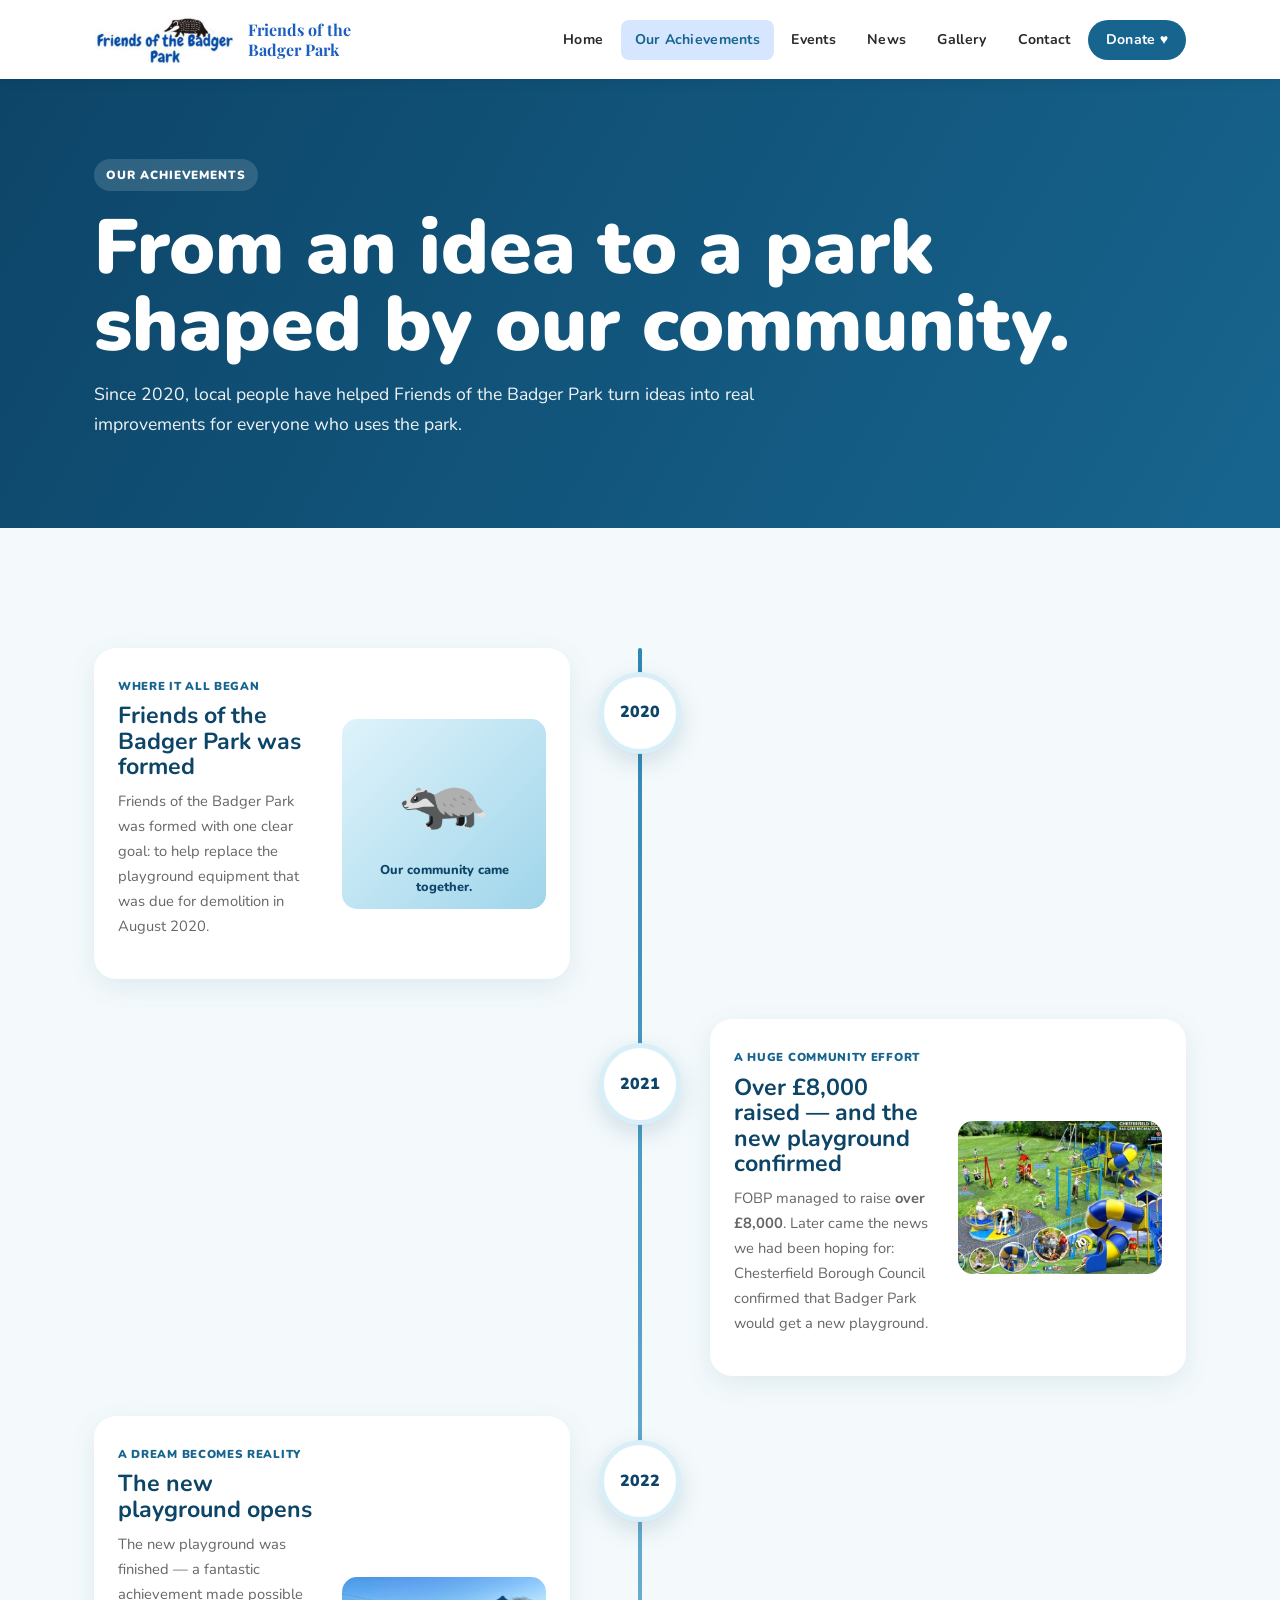
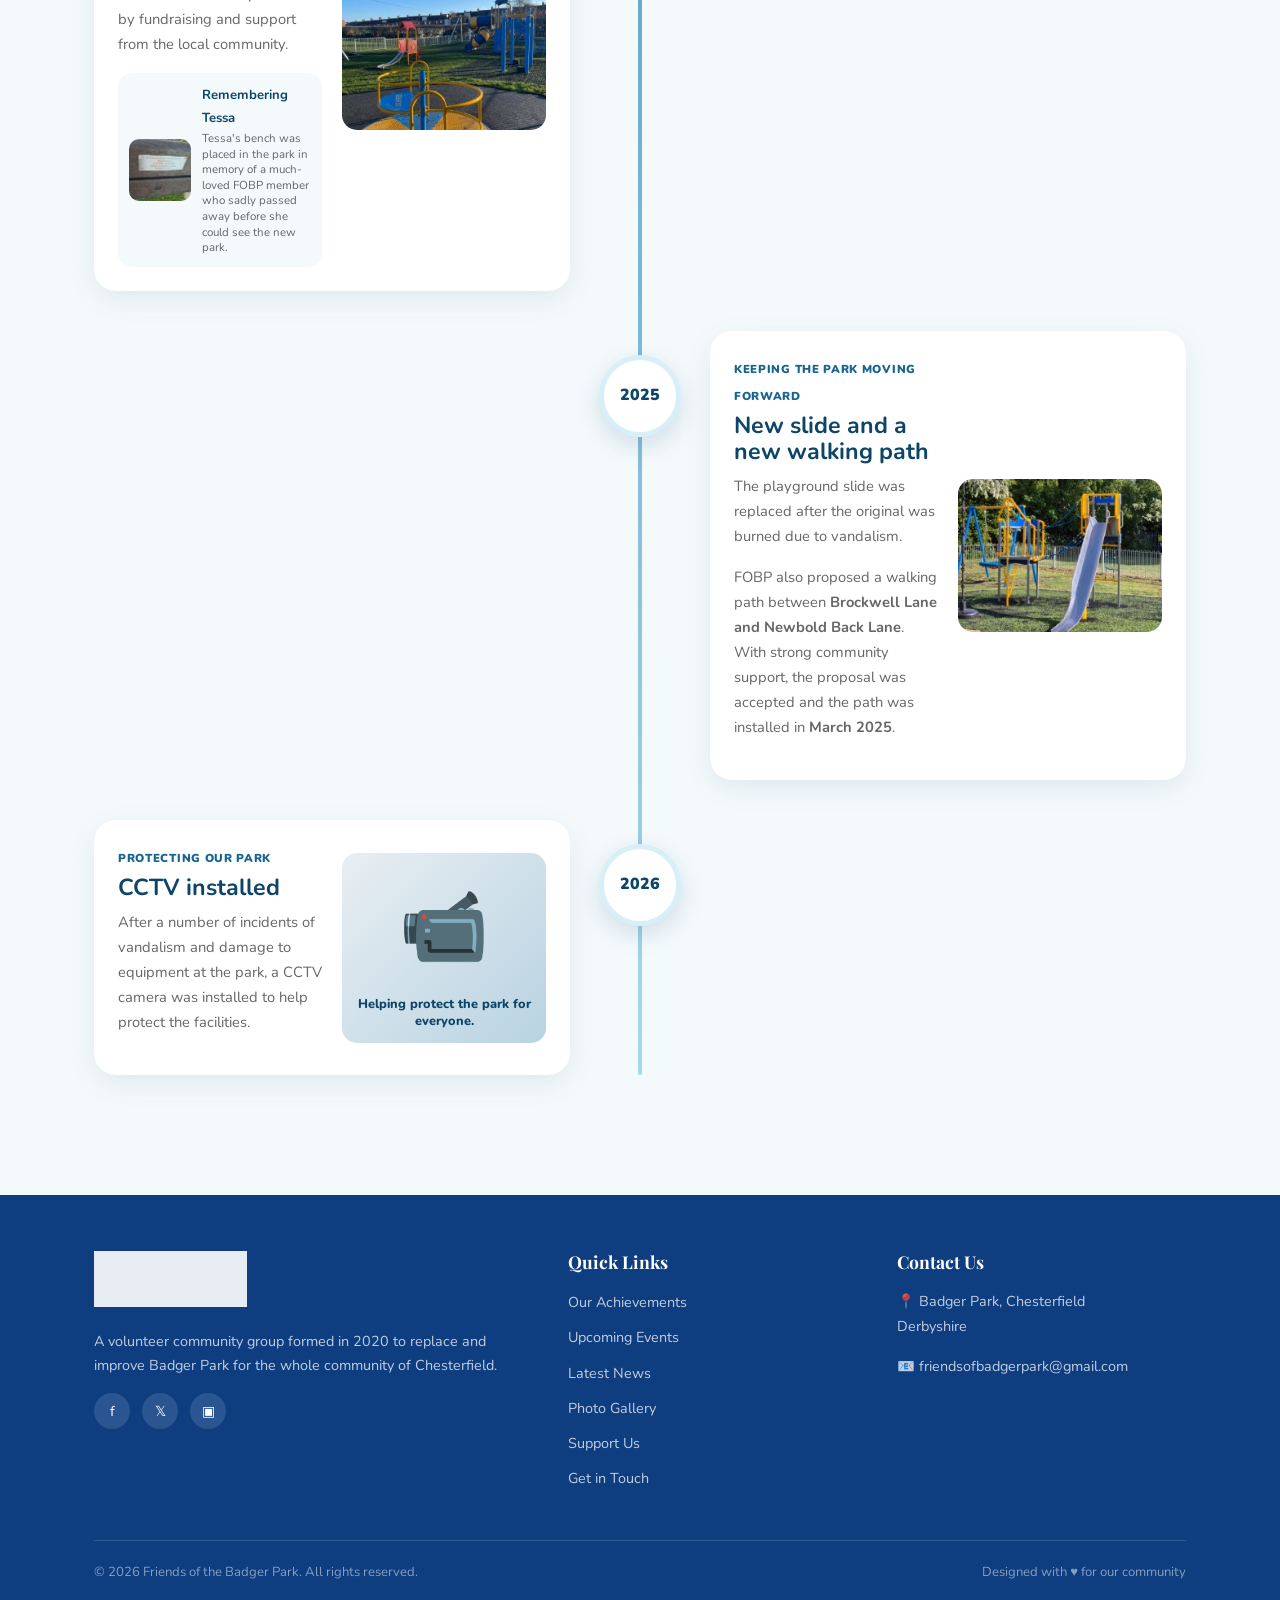
==== about.html @ 8eeace92 "Add files via upload V7" ====
<!DOCTYPE html><html lang="en"><head><meta charset="UTF-8"><meta name="viewport" content="width=device-width, initial-scale=1.0"><title>Our Achievements — Friends of the Badger Park</title><link rel="stylesheet" href="style.css"><style>
.ach-page-hero{background:linear-gradient(120deg,#0d4568,#17658f);color:#fff;padding:5rem 0 4.5rem}.ach-page-hero h1{font-family:Nunito,sans-serif;font-size:clamp(2.8rem,6vw,4.8rem);font-weight:900;line-height:1;margin:.6rem 0 1rem}.ach-page-hero p{max-width:700px;font-size:1.1rem;opacity:.94}.ach-page-hero .eyebrow{background:rgba(255,255,255,.14);color:#fff}.achievements-page{background:#f4fafc}.achievement-timeline{position:relative;margin-top:2.5rem}.achievement-timeline:before{content:"";position:absolute;left:50%;top:0;bottom:0;width:4px;background:linear-gradient(180deg,#2e86b7,#a9d7eb);transform:translateX(-50%);border-radius:99px}.achievement-card{position:relative;width:100%;margin-bottom:2.5rem}.achievement-year{position:absolute;z-index:3;left:50%;top:1.5rem;transform:translateX(-50%);width:82px;height:82px;border-radius:50%;display:flex;align-items:center;justify-content:center;background:#fff;color:#0d4568;font-weight:900;box-shadow:0 8px 25px rgba(13,69,104,.16);border:5px solid #d9eff8}.achievement-content{width:calc(50% - 70px);background:#fff;border-radius:22px;padding:1.5rem;box-shadow:0 8px 28px rgba(13,69,104,.09);display:grid;grid-template-columns:1fr 1fr;gap:1.25rem;align-items:center}.achievement-card:nth-child(odd) .achievement-content{margin-right:auto}.achievement-card:nth-child(even) .achievement-content{margin-left:auto}.achievement-copy h3{font-family:Nunito,sans-serif;font-size:1.45rem;line-height:1.1;color:#0d4568;margin:.25rem 0 .6rem}.achievement-copy p{color:var(--text-muted);font-size:.92rem}.achievement-label{color:#17658f;font-size:.72rem;font-weight:900;text-transform:uppercase;letter-spacing:.06em}.achievement-photo{overflow:hidden;border-radius:15px;aspect-ratio:4/3}.achievement-photo img{width:100%;height:100%;object-fit:cover;display:block}.achievement-visual{min-height:190px;border-radius:15px;display:flex;flex-direction:column;align-items:center;justify-content:center;gap:.5rem;font-size:4.5rem;text-align:center}.achievement-visual span{display:block;max-width:180px;font-size:.8rem;line-height:1.3;font-weight:800;color:#0d4568}.achievement-visual--blue{background:linear-gradient(135deg,#dff3fb,#9fd5ea)}.achievement-visual--cctv{background:linear-gradient(135deg,#e8eef3,#b8d3e1)}.achievement-mini{display:flex;gap:.7rem;align-items:center;margin-top:1rem;padding:.7rem;border-radius:14px;background:#f4fafc}.achievement-mini img{width:62px;height:62px;border-radius:10px;object-fit:cover;flex-shrink:0}.achievement-mini strong,.achievement-mini span{display:block}.achievement-mini strong{color:#0d4568;font-size:.82rem;margin-bottom:.15rem}.achievement-mini span{color:var(--text-muted);font-size:.72rem;line-height:1.35}@media(max-width:900px){.achievement-timeline:before{left:20px;transform:none}.achievement-year{left:20px;top:0;transform:translateX(-50%);width:66px;height:66px;font-size:.85rem}.achievement-content,.achievement-card:nth-child(odd) .achievement-content,.achievement-card:nth-child(even) .achievement-content{width:calc(100% - 60px);margin-left:60px;grid-template-columns:1fr}}@media(max-width:640px){.achievement-content,.achievement-card:nth-child(odd) .achievement-content,.achievement-card:nth-child(even) .achievement-content{width:calc(100% - 48px);margin-left:48px;padding:1rem}.achievement-year{left:14px;width:58px;height:58px;border-width:4px}.achievement-timeline:before{left:14px}}
</style></head><body><section class="ach-page-hero"><div class="container"><span class="eyebrow">Our Achievements</span><h1>From an idea to a park shaped by our community.</h1><p>Since 2020, local people have helped Friends of the Badger Park turn ideas into real improvements for everyone who uses the park.</p></div></section><section class="section achievements-page"><div class="container"><div class="achievement-timeline">
<article class="achievement-card"><div class="achievement-year">2020</div><div class="achievement-content"><div class="achievement-copy"><span class="achievement-label">Where it all began</span><h3>Friends of the Badger Park was formed</h3><p>Friends of the Badger Park was formed with one clear goal: to help replace the playground equipment that was due for demolition in August 2020.</p></div><div class="achievement-visual achievement-visual--blue">🦡<span>Our community came together.</span></div></div></article>
<article class="achievement-card"><div class="achievement-year">2021</div><div class="achievement-content"><div class="achievement-copy"><span class="achievement-label">A huge community effort</span><h3>Over £8,000 raised — and the new playground confirmed</h3><p>FOBP managed to raise <strong>over £8,000</strong>. Later came the news we had been hoping for: Chesterfield Borough Council confirmed that Badger Park would get a new playground.</p></div><div class="achievement-photo"><img src="assets/achievement-2021-design.jpg" alt="Design proposal for the new Badger Park playground"></div></div></article>
<article class="achievement-card"><div class="achievement-year">2022</div><div class="achievement-content"><div class="achievement-copy"><span class="achievement-label">A dream becomes reality</span><h3>The new playground opens</h3><p>The new playground was finished — a fantastic achievement made possible by fundraising and support from the local community.</p><div class="achievement-mini"><img src="assets/achievement-2022-tessa-bench.jpg" alt="Memorial bench for Tessa"><div><strong>Remembering Tessa</strong><span>Tessa's bench was placed in the park in memory of a much-loved FOBP member who sadly passed away before she could see the new park.</span></div></div></div><div class="achievement-photo"><img src="assets/achievement-2022-playground.jpg" alt="The new Badger Park playground"></div></div></article>
<article class="achievement-card"><div class="achievement-year">2025</div><div class="achievement-content"><div class="achievement-copy"><span class="achievement-label">Keeping the park moving forward</span><h3>New slide and a new walking path</h3><p>The playground slide was replaced after the original was burned due to vandalism.</p><p>FOBP also proposed a walking path between <strong>Brockwell Lane and Newbold Back Lane</strong>. With strong community support, the proposal was accepted and the path was installed in <strong>March 2025</strong>.</p></div><div class="achievement-photo"><img src="assets/achievement-2025-slide.jpg" alt="Replacement slide at Badger Park"></div></div></article>
<article class="achievement-card"><div class="achievement-year">2026</div><div class="achievement-content"><div class="achievement-copy"><span class="achievement-label">Protecting our park</span><h3>CCTV installed</h3><p>After a number of incidents of vandalism and damage to equipment at the park, a CCTV camera was installed to help protect the facilities.</p></div><div class="achievement-visual achievement-visual--cctv">📹<span>Helping protect the park for everyone.</span></div></div></article>
</div></div></section><script src="shared.js"></script></body></html>
---- style.css ----
/* ============================================================
   Friends of the Badger Park — Shared Stylesheet
   Aesthetic: Warm organic / community-nature
   ============================================================ */

@import url('https://fonts.googleapis.com/css2?family=Playfair+Display:ital,wght@0,400;0,700;0,900;1,400&family=Nunito:wght@300;400;600;700;800&display=swap');

:root {
  --blue:        #1B5EBF;
  --blue-dark:   #0e3d80;
  --blue-light:  #d6e6ff;
  --green:       #2D6A3F;
  --green-light: #e6f4eb;
  --amber:       #E8960C;
  --cream:       #F8F3EC;
  --parchment:   #EFE8DC;
  --brown:       #5C3D1E;
  --text:        #2A2A2A;
  --text-muted:  #666;
  --white:       #ffffff;
  --radius:      12px;
  --shadow:      0 4px 24px rgba(0,0,0,0.10);
  --shadow-lg:   0 8px 40px rgba(0,0,0,0.15);
  --transition:  0.3s ease;
}

*, *::before, *::after { box-sizing: border-box; margin: 0; padding: 0; }

html { scroll-behavior: smooth; }

body {
  font-family: 'Nunito', sans-serif;
  background: var(--cream);
  color: var(--text);
  line-height: 1.7;
  font-size: 16px;
}

/* ── Typography ───────────────────────────────────────── */
h1, h2, h3, h4 {
  font-family: 'Playfair Display', serif;
  line-height: 1.25;
}
h1 { font-size: clamp(2rem, 5vw, 3.2rem); font-weight: 900; }
h2 { font-size: clamp(1.5rem, 3.5vw, 2.4rem); font-weight: 700; }
h3 { font-size: 1.35rem; font-weight: 700; }
p  { margin-bottom: 1rem; }
a  { color: var(--blue); text-decoration: none; transition: color var(--transition); }
a:hover { color: var(--blue-dark); }

/* ── Layout helpers ───────────────────────────────────── */
.container { max-width: 1140px; margin: 0 auto; padding: 0 1.5rem; }
.section    { padding: 5rem 0; }
.section--alt { background: var(--parchment); }
.section--green { background: var(--green-light); }

/* ── Leaf decoration ──────────────────────────────────── */
.leaf-divider {
  text-align: center;
  margin: 1.5rem 0;
  color: var(--green);
  font-size: 1.5rem;
  letter-spacing: 0.5rem;
}

/* ── Section headings ─────────────────────────────────── */
.section-heading {
  text-align: center;
  margin-bottom: 3rem;
}
.section-heading h2 { color: var(--blue-dark); }
.section-heading p  { color: var(--text-muted); max-width: 600px; margin: 0.75rem auto 0; font-size: 1.05rem; }
.section-heading::after {
  content: '';
  display: block;
  width: 60px;
  height: 4px;
  background: var(--amber);
  border-radius: 2px;
  margin: 1rem auto 0;
}

/* ── Buttons ──────────────────────────────────────────── */
.btn {
  display: inline-block;
  padding: 0.75rem 2rem;
  border-radius: 50px;
  font-family: 'Nunito', sans-serif;
  font-weight: 700;
  font-size: 0.95rem;
  cursor: pointer;
  border: 2px solid transparent;
  transition: all var(--transition);
  letter-spacing: 0.03em;
}
.btn-primary   { background: var(--blue); color: #fff; }
.btn-primary:hover { background: var(--blue-dark); color: #fff; transform: translateY(-2px); box-shadow: var(--shadow); }
.btn-secondary { background: transparent; color: var(--blue); border-color: var(--blue); }
.btn-secondary:hover { background: var(--blue); color: #fff; transform: translateY(-2px); }
.btn-amber  { background: var(--amber); color: #fff; }
.btn-amber:hover { background: #c97d00; color: #fff; transform: translateY(-2px); box-shadow: var(--shadow); }
.btn-green  { background: var(--green); color: #fff; }
.btn-green:hover { background: #1e4d2c; color: #fff; transform: translateY(-2px); }

/* ── Navigation ───────────────────────────────────────── */
.navbar {
  background: var(--white);
  box-shadow: 0 2px 12px rgba(0,0,0,0.08);
  position: sticky;
  top: 0;
  z-index: 1000;
}
.navbar-inner {
  display: flex;
  align-items: center;
  justify-content: space-between;
  padding: 0.85rem 1.5rem;
  max-width: 1140px;
  margin: 0 auto;
}
.navbar-brand {
  display: flex;
  align-items: center;
  gap: 0.75rem;
  text-decoration: none;
}
.navbar-brand img {
  height: 52px;
  width: auto;
}
.navbar-brand span {
  font-family: 'Playfair Display', serif;
  font-weight: 700;
  font-size: 1rem;
  color: var(--blue);
  line-height: 1.25;
  max-width: 160px;
}
.nav-links {
  display: flex;
  list-style: none;
  gap: 0.25rem;
  align-items: center;
}
.nav-links a {
  display: block;
  padding: 0.5rem 0.85rem;
  border-radius: 8px;
  font-weight: 700;
  font-size: 0.88rem;
  color: var(--text);
  letter-spacing: 0.02em;
  transition: all var(--transition);
}
.nav-links a:hover, .nav-links a.active {
  background: var(--blue-light);
  color: var(--blue);
}
.nav-links .btn-donate {
  background: var(--amber);
  color: #fff !important;
  border-radius: 50px;
  padding: 0.5rem 1.1rem;
}
.nav-links .btn-donate:hover { background: #c97d00; }

/* Hamburger */
.nav-toggle { display: none; background: none; border: none; cursor: pointer; padding: 0.5rem; }
.nav-toggle span {
  display: block; width: 24px; height: 2px;
  background: var(--text); margin: 5px 0;
  transition: all var(--transition);
}

/* ── Footer ───────────────────────────────────────────── */
.footer {
  background: var(--blue-dark);
  color: rgba(255,255,255,0.85);
  padding: 3.5rem 0 1.5rem;
}
.footer-grid {
  display: grid;
  grid-template-columns: 1.5fr 1fr 1fr;
  gap: 2.5rem;
  margin-bottom: 2.5rem;
}
.footer h4 {
  font-family: 'Playfair Display', serif;
  color: #fff;
  margin-bottom: 1rem;
  font-size: 1.1rem;
}
.footer p, .footer a { font-size: 0.9rem; color: rgba(255,255,255,0.75); }
.footer a:hover { color: var(--amber); }
.footer ul { list-style: none; }
.footer ul li { margin-bottom: 0.5rem; }
.footer-brand img { height: 56px; margin-bottom: 0.75rem; filter: brightness(0) invert(1); opacity: 0.9; }
.footer-bottom {
  border-top: 1px solid rgba(255,255,255,0.15);
  padding-top: 1.25rem;
  display: flex;
  justify-content: space-between;
  align-items: center;
  flex-wrap: wrap;
  gap: 0.5rem;
  font-size: 0.82rem;
  color: rgba(255,255,255,0.5);
}
.footer-social { display: flex; gap: 0.75rem; }
.footer-social a {
  width: 36px; height: 36px; border-radius: 50%;
  background: rgba(255,255,255,0.12);
  display: flex; align-items: center; justify-content: center;
  color: #fff; font-size: 0.9rem;
  transition: background var(--transition);
}
.footer-social a:hover { background: var(--amber); color: #fff; }

/* ── Cards ────────────────────────────────────────────── */
.card {
  background: var(--white);
  border-radius: var(--radius);
  box-shadow: var(--shadow);
  overflow: hidden;
  transition: transform var(--transition), box-shadow var(--transition);
}
.card:hover { transform: translateY(-4px); box-shadow: var(--shadow-lg); }
.card-img { width: 100%; height: 200px; object-fit: cover; background: var(--green-light); display: flex; align-items: center; justify-content: center; }
.card-body { padding: 1.5rem; }
.card-tag {
  display: inline-block;
  padding: 0.25rem 0.75rem;
  border-radius: 50px;
  font-size: 0.75rem;
  font-weight: 700;
  letter-spacing: 0.05em;
  text-transform: uppercase;
  margin-bottom: 0.75rem;
}
.tag-green  { background: var(--green-light); color: var(--green); }
.tag-blue   { background: var(--blue-light);  color: var(--blue); }
.tag-amber  { background: #FFF3D6; color: var(--amber); }

/* ── Forms ────────────────────────────────────────────── */
.form-group { margin-bottom: 1.25rem; }
.form-group label { display: block; font-weight: 700; margin-bottom: 0.4rem; font-size: 0.9rem; color: var(--text); }
.form-group input,
.form-group textarea,
.form-group select {
  width: 100%;
  padding: 0.75rem 1rem;
  border: 2px solid #ddd;
  border-radius: var(--radius);
  font-family: 'Nunito', sans-serif;
  font-size: 0.95rem;
  transition: border-color var(--transition);
  background: #fff;
  color: var(--text);
}
.form-group input:focus,
.form-group textarea:focus,
.form-group select:focus {
  outline: none;
  border-color: var(--blue);
  box-shadow: 0 0 0 3px var(--blue-light);
}
.form-group textarea { min-height: 130px; resize: vertical; }

/* ── Page hero (inner pages) ──────────────────────────── */
.page-hero {
  background: linear-gradient(135deg, var(--blue-dark) 0%, var(--blue) 60%, var(--green) 100%);
  color: #fff;
  padding: 4rem 0 3.5rem;
  position: relative;
  overflow: hidden;
}
.page-hero::before {
  content: '';
  position: absolute; inset: 0;
  background: url("data:image/svg+xml,%3Csvg width='60' height='60' viewBox='0 0 60 60' xmlns='http://www.w3.org/2000/svg'%3E%3Cg fill='none' fill-rule='evenodd'%3E%3Cg fill='%23ffffff' fill-opacity='0.04'%3E%3Ccircle cx='30' cy='30' r='20'/%3E%3C/g%3E%3C/g%3E%3C/svg%3E");
}
.page-hero .container { position: relative; }
.page-hero h1 { margin-bottom: 0.5rem; }
.page-hero p  { opacity: 0.85; font-size: 1.1rem; max-width: 550px; }
.breadcrumb { font-size: 0.85rem; opacity: 0.7; margin-bottom: 0.75rem; }
.breadcrumb a { color: rgba(255,255,255,0.8); }
.breadcrumb a:hover { color: #fff; }

/* ── Grid helpers ─────────────────────────────────────── */
.grid-3 { display: grid; grid-template-columns: repeat(3,1fr); gap: 1.75rem; }
.grid-2 { display: grid; grid-template-columns: repeat(2,1fr); gap: 1.75rem; }

/* ── Animations ───────────────────────────────────────── */
@keyframes fadeUp {
  from { opacity: 0; transform: translateY(30px); }
  to   { opacity: 1; transform: translateY(0); }
}
.fade-up { animation: fadeUp 0.65s ease forwards; }
.delay-1 { animation-delay: 0.15s; opacity: 0; }
.delay-2 { animation-delay: 0.30s; opacity: 0; }
.delay-3 { animation-delay: 0.45s; opacity: 0; }

/* ── Responsive ───────────────────────────────────────── */
@media (max-width: 900px) {
  .grid-3 { grid-template-columns: repeat(2,1fr); }
  .footer-grid { grid-template-columns: 1fr 1fr; }
}
@media (max-width: 640px) {
  .grid-3, .grid-2 { grid-template-columns: 1fr; }
  .footer-grid { grid-template-columns: 1fr; }
  .nav-links { display: none; flex-direction: column; position: absolute; top: 100%; left: 0; right: 0; background: #fff; padding: 1rem; box-shadow: var(--shadow); gap: 0.25rem; }
  .nav-links.open { display: flex; }
  .nav-toggle { display: block; }
  .footer-bottom { flex-direction: column; text-align: center; }
}


/* Home V2 helpers */
.card-tag{display:inline-block;padding:.28rem .7rem;border-radius:999px;font-size:.72rem;font-weight:800}.tag-green{background:#e4f4e4;color:#26733a}.tag-amber{background:#fff0cf;color:#9a6200}.tag-blue{background:#e3efff;color:#235a9e}.grid-3{display:grid;grid-template-columns:repeat(3,1fr);gap:1.25rem}@media(max-width:900px){.grid-3{grid-template-columns:1fr}}


/* V3: blue community palette */
:root {
  --blue-community: #17658f;
  --blue-community-dark: #0d4568;
  --blue-community-mid: #2e86b7;
  --blue-sky: #e8f5fb;
  --blue-pale: #f3f9fc;
  --blue-line: #a9d7eb;
}

/* Replace the new Home's green-heavy accents with the blue community palette. */
.home-hero {
  background:
    radial-gradient(circle at 80% 30%, rgba(255,212,59,.28), transparent 28%),
    linear-gradient(120deg, var(--blue-community-dark) 0%, var(--blue-community) 52%, #43a1c8 100%) !important;
}
.home-hero .hero-copy h1 span { color:#ffd43b; }
.event-intro h2, .impact-heading h2, .what-card h3, .project-mini h4,
.achievement-copy h3, .achievements-heading h2, .community-cta h2 {
  color:var(--blue-community-dark) !important;
}
.event-intro h2::after, .impact-heading h2::after, .achievements-heading h2::after {
  background:var(--blue-community-mid) !important;
}
.what-we-do {
  background:linear-gradient(180deg,#edf8fc,#f6fbfd) !important;
}
.impact-stat { background:#e8f5fb !important; }
.impact-stat strong { color:var(--blue-community-dark) !important; }
.project-icon { background:linear-gradient(135deg,#e4f4fb,#a6d8ec) !important; }
.community-cta { background:#f4fbfd !important; }
.story-band { background:var(--blue-sky) !important; }

.btn-green {
  background:var(--blue-community) !important;
}
.btn-green:hover {
  background:var(--blue-community-dark) !important;
}
.tag-green {
  background:#e5f3fa !important;
  color:var(--blue-community) !important;
}

/* Achievements timeline */
.achievements-section {
  background:linear-gradient(180deg,#f7fbfd 0%,#eef7fb 100%);
}
.achievements-heading {
  max-width:780px;
  margin-left:auto;
  margin-right:auto;
}
.eyebrow {
  display:inline-block;
  padding:.35rem .75rem;
  border-radius:999px;
  background:#dceff8;
  color:var(--blue-community);
  font-size:.74rem;
  font-weight:900;
  text-transform:uppercase;
  letter-spacing:.08em;
  margin-bottom:.65rem;
}
.achievement-timeline {
  position:relative;
  margin-top:3rem;
}
.achievement-timeline::before {
  content:"";
  position:absolute;
  left:50%;
  top:0;
  bottom:0;
  width:4px;
  background:linear-gradient(180deg,var(--blue-community-mid),var(--blue-line));
  transform:translateX(-50%);
  border-radius:99px;
}
.achievement-card {
  position:relative;
  width:100%;
  margin-bottom:2.5rem;
}
.achievement-year {
  position:absolute;
  z-index:3;
  left:50%;
  top:1.5rem;
  transform:translateX(-50%);
  width:82px;
  height:82px;
  border-radius:50%;
  display:flex;
  align-items:center;
  justify-content:center;
  background:#fff;
  color:var(--blue-community-dark);
  font-weight:900;
  box-shadow:0 8px 25px rgba(13,69,104,.16);
  border:5px solid #d9eff8;
}
.achievement-content {
  width:calc(50% - 70px);
  background:#fff;
  border-radius:22px;
  padding:1.5rem;
  box-shadow:0 8px 28px rgba(13,69,104,.09);
  display:grid;
  grid-template-columns:1fr 1fr;
  gap:1.25rem;
  align-items:center;
}
.achievement-card:nth-child(odd) .achievement-content {
  margin-right:auto;
}
.achievement-card:nth-child(even) .achievement-content {
  margin-left:auto;
}
.achievement-copy h3 {
  font-family:'Nunito',sans-serif;
  font-size:1.45rem;
  line-height:1.1;
  margin:.25rem 0 .6rem;
}
.achievement-copy p {
  color:var(--text-muted);
  font-size:.92rem;
}
.achievement-label {
  color:var(--blue-community);
  font-size:.72rem;
  font-weight:900;
  text-transform:uppercase;
  letter-spacing:.06em;
}
.achievement-photo {
  overflow:hidden;
  border-radius:15px;
  aspect-ratio:4/3;
}
.achievement-photo img {
  width:100%;
  height:100%;
  object-fit:cover;
  display:block;
}
.achievement-visual {
  min-height:190px;
  border-radius:15px;
  display:flex;
  flex-direction:column;
  align-items:center;
  justify-content:center;
  gap:.5rem;
  font-size:4.5rem;
  text-align:center;
}
.achievement-visual span {
  display:block;
  max-width:180px;
  font-size:.8rem;
  line-height:1.3;
  font-weight:800;
  color:var(--blue-community-dark);
}
.achievement-visual--blue {
  background:linear-gradient(135deg,#dff3fb,#9fd5ea);
}
.achievement-visual--cctv {
  background:linear-gradient(135deg,#e8eef3,#b8d3e1);
}
.achievement-mini {
  display:flex;
  gap:.7rem;
  align-items:center;
  margin-top:1rem;
  padding:.7rem;
  border-radius:14px;
  background:#f4fafc;
}
.achievement-mini img {
  width:62px;
  height:62px;
  border-radius:10px;
  object-fit:cover;
  flex-shrink:0;
}
.achievement-mini strong,
.achievement-mini span {
  display:block;
}
.achievement-mini strong {
  color:var(--blue-community-dark);
  font-size:.82rem;
  margin-bottom:.15rem;
}
.achievement-mini span {
  color:var(--text-muted);
  font-size:.72rem;
  line-height:1.35;
}

@media(max-width:900px) {
  .achievement-timeline::before { left:20px; transform:none; }
  .achievement-year {
    left:20px;
    top:0;
    transform:translateX(-50%);
    width:66px;
    height:66px;
    font-size:.85rem;
  }
  .achievement-content,
  .achievement-card:nth-child(odd) .achievement-content,
  .achievement-card:nth-child(even) .achievement-content {
    width:calc(100% - 60px);
    margin-left:60px;
    grid-template-columns:1fr;
  }
}
@media(max-width:640px) {
  .achievement-content,
  .achievement-card:nth-child(odd) .achievement-content,
  .achievement-card:nth-child(even) .achievement-content {
    width:calc(100% - 48px);
    margin-left:48px;
    padding:1rem;
  }
  .achievement-year {
    left:14px;
    width:58px;
    height:58px;
    border-width:4px;
  }
  .achievement-timeline::before { left:14px; }
}

.home-gallery .gallery-box img{width:100%;height:100%;object-fit:cover;display:block;transition:transform .35s ease}
.home-gallery .gallery-box:hover img{transform:scale(1.04)}

/* V6 master palette: blue replaces the previous green-heavy visual system. */
:root{--blue-community:#17658f;--blue-community-dark:#0d4568;--blue-community-mid:#2e86b7;--blue-sky:#e8f5fb}
.navbar{background:#fff}.nav-links a.active{color:#17658f}.nav-links a.active:after{background:#17658f}.btn-donate{background:#17658f!important}.btn-donate:hover{background:#0d4568!important}.btn-primary,.btn-green{background:#17658f!important}.btn-primary:hover,.btn-green:hover{background:#0d4568!important}.page-hero{background:linear-gradient(120deg,#0d4568,#17658f 55%,#43a1c8)!important}
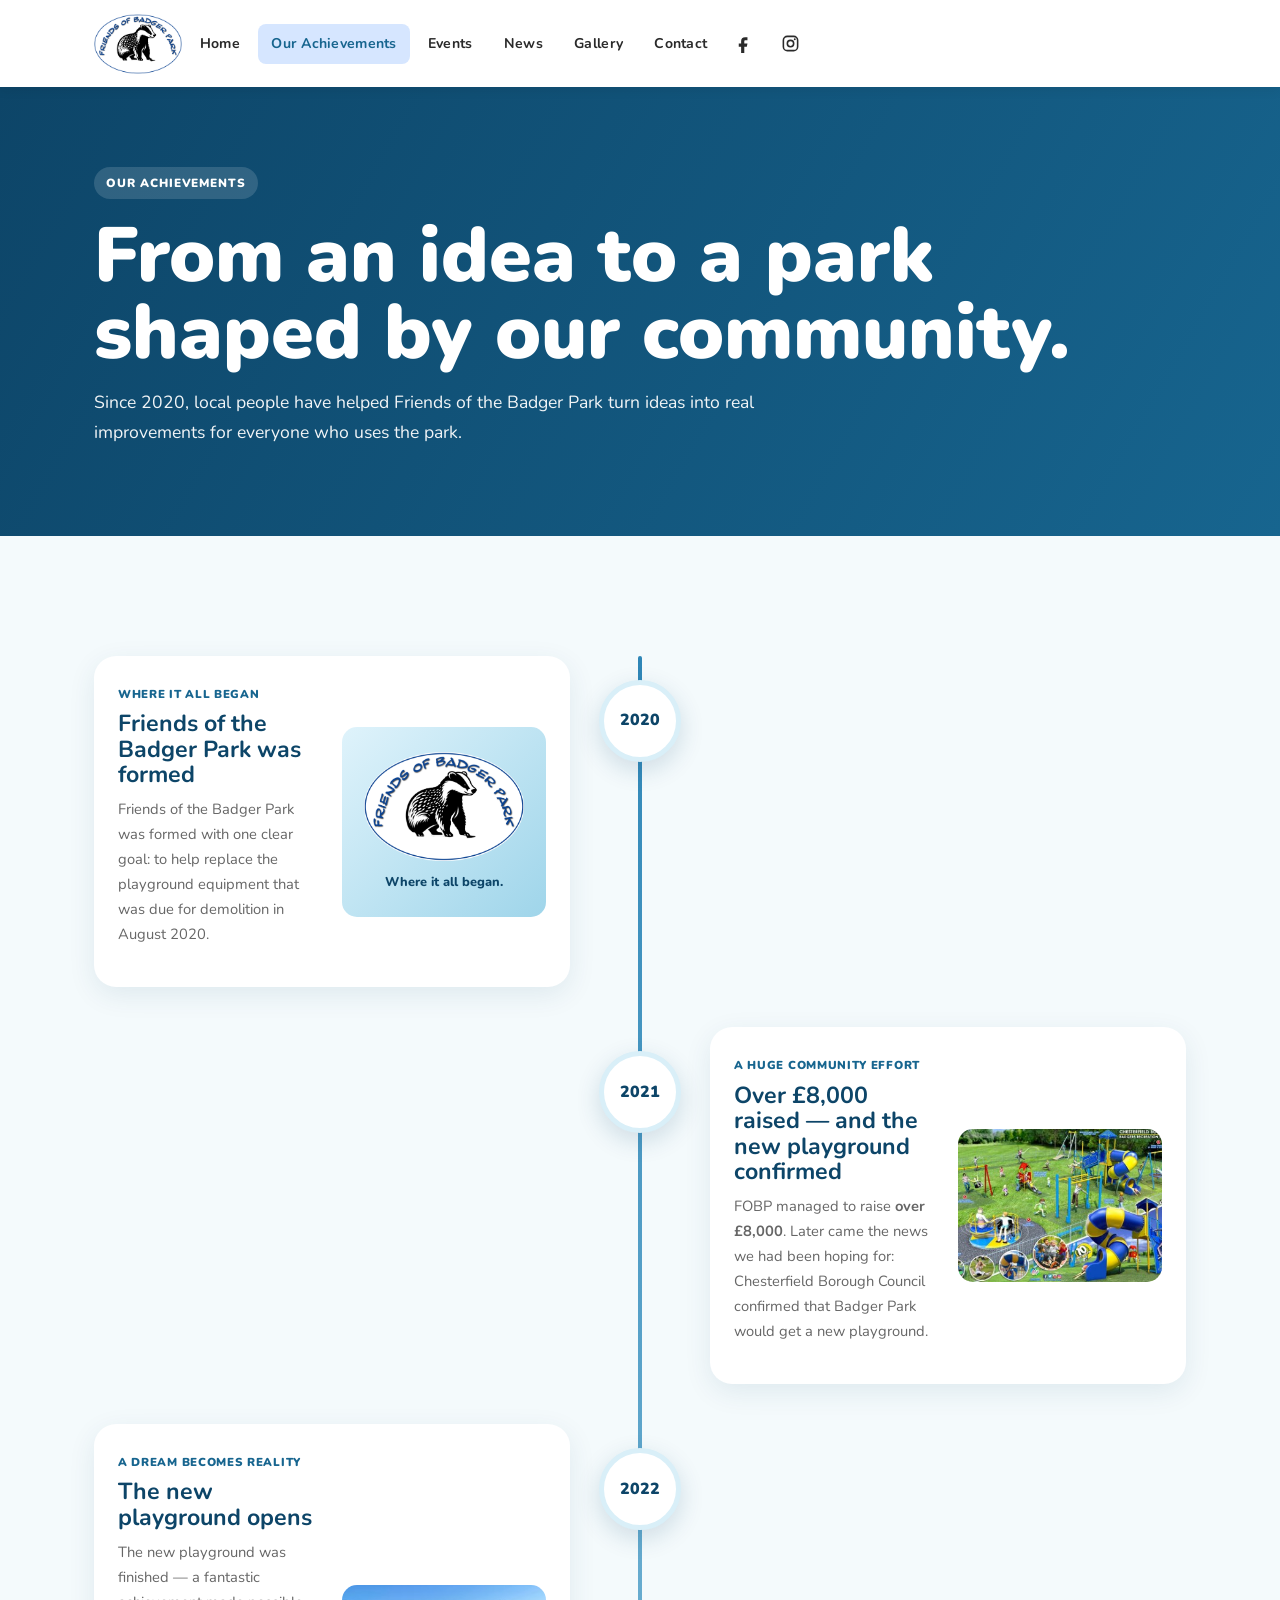
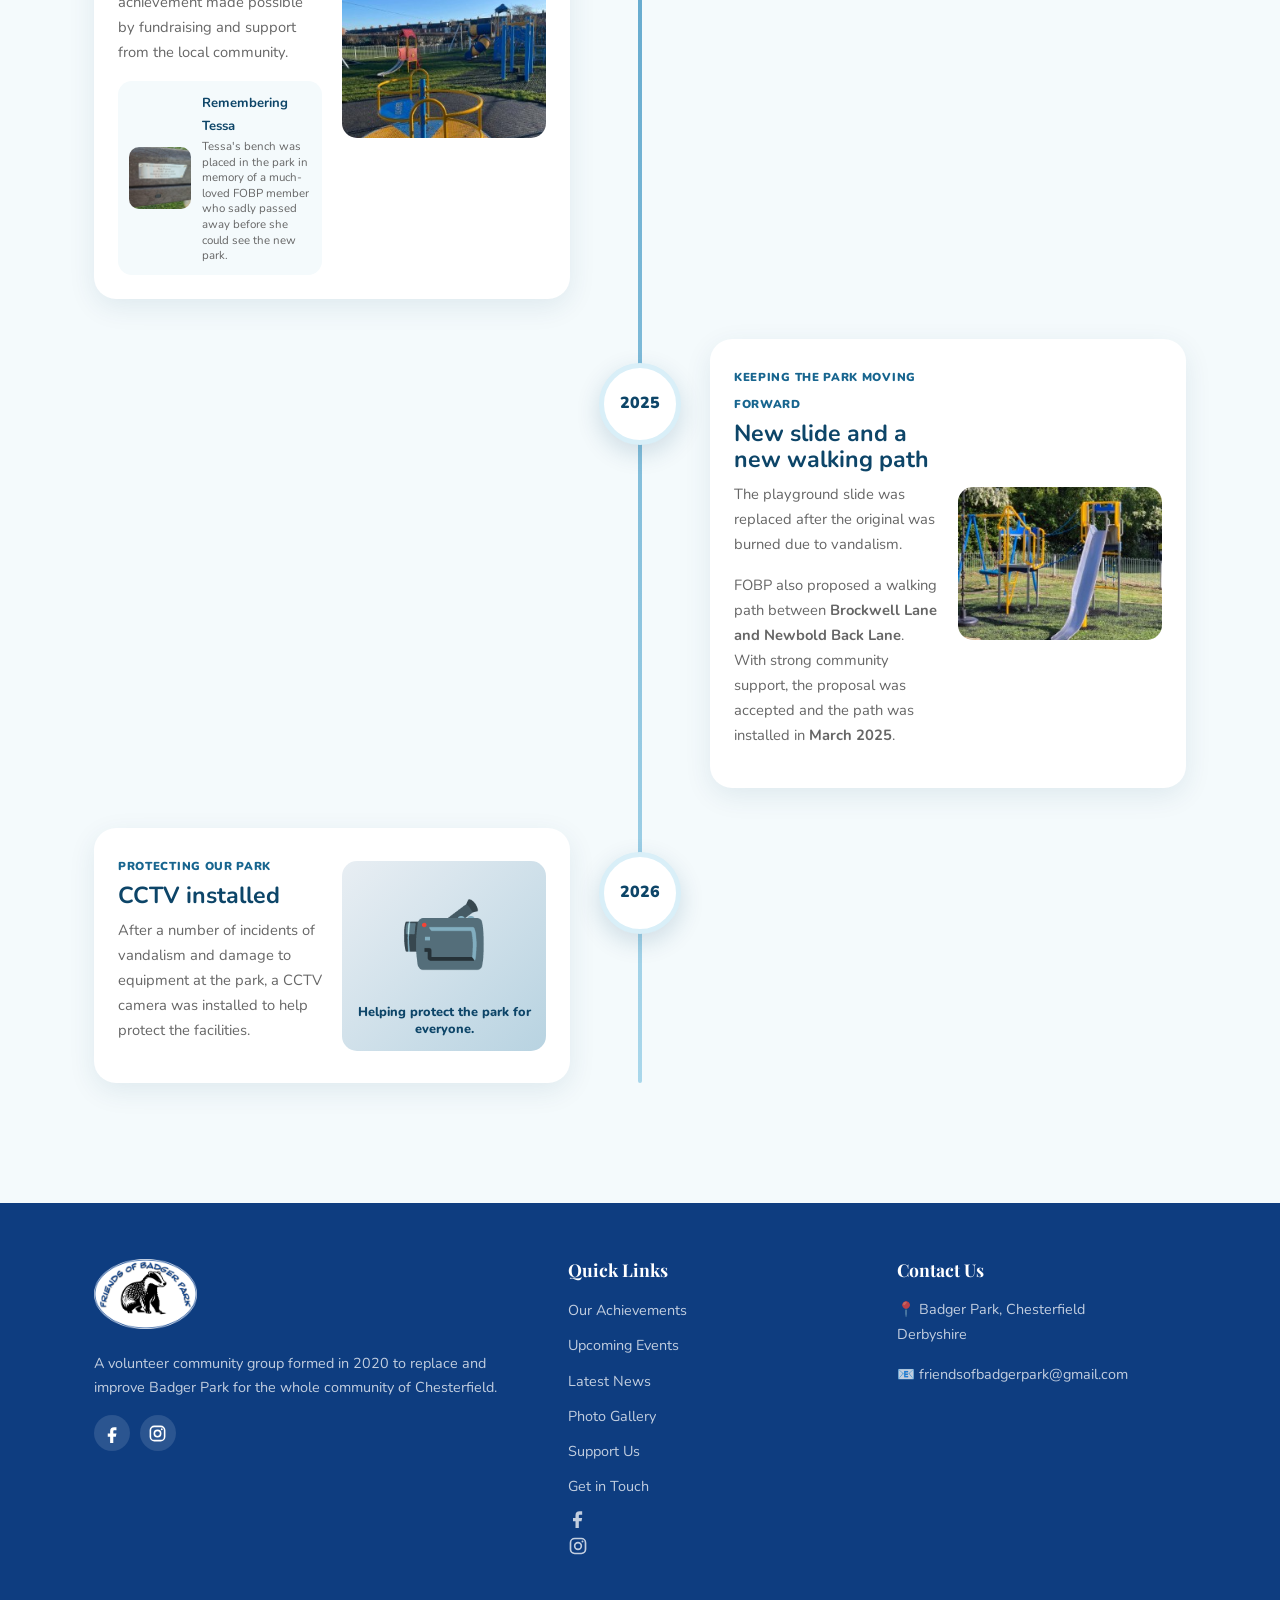
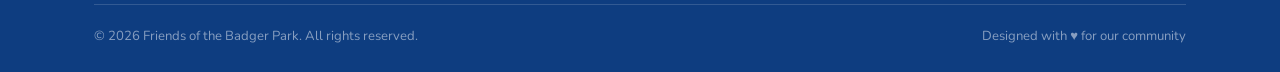
==== commit 8572cd3f: "Add files via upload Logo in achievements" ====
--- a/about.html
+++ b/about.html
@@ -1,7 +1,7 @@
 <!DOCTYPE html><html lang="en"><head><meta charset="UTF-8"><meta name="viewport" content="width=device-width, initial-scale=1.0"><title>Our Achievements — Friends of the Badger Park</title><link rel="stylesheet" href="style.css"><style>
 .ach-page-hero{background:linear-gradient(120deg,#0d4568,#17658f);color:#fff;padding:5rem 0 4.5rem}.ach-page-hero h1{font-family:Nunito,sans-serif;font-size:clamp(2.8rem,6vw,4.8rem);font-weight:900;line-height:1;margin:.6rem 0 1rem}.ach-page-hero p{max-width:700px;font-size:1.1rem;opacity:.94}.ach-page-hero .eyebrow{background:rgba(255,255,255,.14);color:#fff}.achievements-page{background:#f4fafc}.achievement-timeline{position:relative;margin-top:2.5rem}.achievement-timeline:before{content:"";position:absolute;left:50%;top:0;bottom:0;width:4px;background:linear-gradient(180deg,#2e86b7,#a9d7eb);transform:translateX(-50%);border-radius:99px}.achievement-card{position:relative;width:100%;margin-bottom:2.5rem}.achievement-year{position:absolute;z-index:3;left:50%;top:1.5rem;transform:translateX(-50%);width:82px;height:82px;border-radius:50%;display:flex;align-items:center;justify-content:center;background:#fff;color:#0d4568;font-weight:900;box-shadow:0 8px 25px rgba(13,69,104,.16);border:5px solid #d9eff8}.achievement-content{width:calc(50% - 70px);background:#fff;border-radius:22px;padding:1.5rem;box-shadow:0 8px 28px rgba(13,69,104,.09);display:grid;grid-template-columns:1fr 1fr;gap:1.25rem;align-items:center}.achievement-card:nth-child(odd) .achievement-content{margin-right:auto}.achievement-card:nth-child(even) .achievement-content{margin-left:auto}.achievement-copy h3{font-family:Nunito,sans-serif;font-size:1.45rem;line-height:1.1;color:#0d4568;margin:.25rem 0 .6rem}.achievement-copy p{color:var(--text-muted);font-size:.92rem}.achievement-label{color:#17658f;font-size:.72rem;font-weight:900;text-transform:uppercase;letter-spacing:.06em}.achievement-photo{overflow:hidden;border-radius:15px;aspect-ratio:4/3}.achievement-photo img{width:100%;height:100%;object-fit:cover;display:block}.achievement-visual{min-height:190px;border-radius:15px;display:flex;flex-direction:column;align-items:center;justify-content:center;gap:.5rem;font-size:4.5rem;text-align:center}.achievement-visual span{display:block;max-width:180px;font-size:.8rem;line-height:1.3;font-weight:800;color:#0d4568}.achievement-visual--blue{background:linear-gradient(135deg,#dff3fb,#9fd5ea)}.achievement-visual--cctv{background:linear-gradient(135deg,#e8eef3,#b8d3e1)}.achievement-mini{display:flex;gap:.7rem;align-items:center;margin-top:1rem;padding:.7rem;border-radius:14px;background:#f4fafc}.achievement-mini img{width:62px;height:62px;border-radius:10px;object-fit:cover;flex-shrink:0}.achievement-mini strong,.achievement-mini span{display:block}.achievement-mini strong{color:#0d4568;font-size:.82rem;margin-bottom:.15rem}.achievement-mini span{color:var(--text-muted);font-size:.72rem;line-height:1.35}@media(max-width:900px){.achievement-timeline:before{left:20px;transform:none}.achievement-year{left:20px;top:0;transform:translateX(-50%);width:66px;height:66px;font-size:.85rem}.achievement-content,.achievement-card:nth-child(odd) .achievement-content,.achievement-card:nth-child(even) .achievement-content{width:calc(100% - 60px);margin-left:60px;grid-template-columns:1fr}}@media(max-width:640px){.achievement-content,.achievement-card:nth-child(odd) .achievement-content,.achievement-card:nth-child(even) .achievement-content{width:calc(100% - 48px);margin-left:48px;padding:1rem}.achievement-year{left:14px;width:58px;height:58px;border-width:4px}.achievement-timeline:before{left:14px}}
-</style></head><body><section class="ach-page-hero"><div class="container"><span class="eyebrow">Our Achievements</span><h1>From an idea to a park shaped by our community.</h1><p>Since 2020, local people have helped Friends of the Badger Park turn ideas into real improvements for everyone who uses the park.</p></div></section><section class="section achievements-page"><div class="container"><div class="achievement-timeline">
-<article class="achievement-card"><div class="achievement-year">2020</div><div class="achievement-content"><div class="achievement-copy"><span class="achievement-label">Where it all began</span><h3>Friends of the Badger Park was formed</h3><p>Friends of the Badger Park was formed with one clear goal: to help replace the playground equipment that was due for demolition in August 2020.</p></div><div class="achievement-visual achievement-visual--blue">🦡<span>Our community came together.</span></div></div></article>
+.achievement-logo img{max-width:78%;max-height:145px;object-fit:contain;display:block}.achievement-logo span{margin-top:.35rem}</style></head><body><section class="ach-page-hero"><div class="container"><span class="eyebrow">Our Achievements</span><h1>From an idea to a park shaped by our community.</h1><p>Since 2020, local people have helped Friends of the Badger Park turn ideas into real improvements for everyone who uses the park.</p></div></section><section class="section achievements-page"><div class="container"><div class="achievement-timeline">
+<article class="achievement-card"><div class="achievement-year">2020</div><div class="achievement-content"><div class="achievement-copy"><span class="achievement-label">Where it all began</span><h3>Friends of the Badger Park was formed</h3><p>Friends of the Badger Park was formed with one clear goal: to help replace the playground equipment that was due for demolition in August 2020.</p></div><div class="achievement-visual achievement-visual--blue achievement-logo"><img src="logo.png" alt="Friends of the Badger Park logo"><span>Where it all began.</span></div></div></article>
 <article class="achievement-card"><div class="achievement-year">2021</div><div class="achievement-content"><div class="achievement-copy"><span class="achievement-label">A huge community effort</span><h3>Over £8,000 raised — and the new playground confirmed</h3><p>FOBP managed to raise <strong>over £8,000</strong>. Later came the news we had been hoping for: Chesterfield Borough Council confirmed that Badger Park would get a new playground.</p></div><div class="achievement-photo"><img src="assets/achievement-2021-design.jpg" alt="Design proposal for the new Badger Park playground"></div></div></article>
 <article class="achievement-card"><div class="achievement-year">2022</div><div class="achievement-content"><div class="achievement-copy"><span class="achievement-label">A dream becomes reality</span><h3>The new playground opens</h3><p>The new playground was finished — a fantastic achievement made possible by fundraising and support from the local community.</p><div class="achievement-mini"><img src="assets/achievement-2022-tessa-bench.jpg" alt="Memorial bench for Tessa"><div><strong>Remembering Tessa</strong><span>Tessa's bench was placed in the park in memory of a much-loved FOBP member who sadly passed away before she could see the new park.</span></div></div></div><div class="achievement-photo"><img src="assets/achievement-2022-playground.jpg" alt="The new Badger Park playground"></div></div></article>
 <article class="achievement-card"><div class="achievement-year">2025</div><div class="achievement-content"><div class="achievement-copy"><span class="achievement-label">Keeping the park moving forward</span><h3>New slide and a new walking path</h3><p>The playground slide was replaced after the original was burned due to vandalism.</p><p>FOBP also proposed a walking path between <strong>Brockwell Lane and Newbold Back Lane</strong>. With strong community support, the proposal was accepted and the path was installed in <strong>March 2025</strong>.</p></div><div class="achievement-photo"><img src="assets/achievement-2025-slide.jpg" alt="Replacement slide at Badger Park"></div></div></article>
--- a/style.css
+++ b/style.css
@@ -125,8 +125,9 @@
   text-decoration: none;
 }
 .navbar-brand img {
-  height: 52px;
+  height: 60px;
   width: auto;
+  object-fit: contain;
 }
 .navbar-brand span {
   font-family: 'Playfair Display', serif;
@@ -194,7 +195,7 @@
 .footer a:hover { color: var(--amber); }
 .footer ul { list-style: none; }
 .footer ul li { margin-bottom: 0.5rem; }
-.footer-brand img { height: 56px; margin-bottom: 0.75rem; filter: brightness(0) invert(1); opacity: 0.9; }
+.footer-brand img { height: 70px; width: auto; margin-bottom: 0.75rem; opacity: 1; }
 .footer-bottom {
   border-top: 1px solid rgba(255,255,255,0.15);
   padding-top: 1.25rem;
@@ -561,6 +562,144 @@
 .home-gallery .gallery-box img{width:100%;height:100%;object-fit:cover;display:block;transition:transform .35s ease}
 .home-gallery .gallery-box:hover img{transform:scale(1.04)}
 
+
+/* V9 navigation refinement — move desktop menu slightly left */
+@media(min-width:901px){.navbar-inner{padding-left:1.5rem;padding-right:1.5rem}.nav-links{transform:translateX(-28px);}}
+
 /* V6 master palette: blue replaces the previous green-heavy visual system. */
 :root{--blue-community:#17658f;--blue-community-dark:#0d4568;--blue-community-mid:#2e86b7;--blue-sky:#e8f5fb}
 .navbar{background:#fff}.nav-links a.active{color:#17658f}.nav-links a.active:after{background:#17658f}.btn-donate{background:#17658f!important}.btn-donate:hover{background:#0d4568!important}.btn-primary,.btn-green{background:#17658f!important}.btn-primary:hover,.btn-green:hover{background:#0d4568!important}.page-hero{background:linear-gradient(120deg,#0d4568,#17658f 55%,#43a1c8)!important}
+
+
+
+/* V12: photographic hero matching the approved concept */
+.home-hero{
+  position:relative;
+  min-height:calc(100vh - 70px);
+  display:flex;
+  align-items:center;
+  overflow:hidden;
+  color:#fff;
+  background-image:
+    linear-gradient(90deg,
+      rgba(7,49,75,.86) 0%,
+      rgba(7,49,75,.64) 24%,
+      rgba(7,49,75,.24) 48%,
+      rgba(7,49,75,.03) 72%),
+    url("assets/gallery/2026-colour-run/20260730-143142.jpg");
+  background-position:center center;
+  background-size:cover;
+  background-repeat:no-repeat;
+}
+.home-hero:after{
+  content:"";
+  position:absolute;
+  inset:0;
+  background:linear-gradient(180deg,rgba(7,49,75,.08) 0%,transparent 45%,rgba(7,49,75,.10) 100%);
+  pointer-events:none;
+}
+.home-hero .container{position:relative;z-index:2;width:100%;}
+.hero-copy{
+  max-width:650px;
+  padding:2rem 0 3rem;
+  background:none;
+  border:0;
+  border-radius:0;
+  backdrop-filter:none;
+}
+.hero-copy h1{
+  font-size:clamp(3.8rem,6.4vw,6.4rem);
+  line-height:.93;
+  letter-spacing:-.045em;
+  margin:0 0 1.55rem;
+  text-shadow:0 3px 18px rgba(0,0,0,.18);
+}
+.hero-copy h1 span{color:#8ed8f5;}
+.hero-copy p{
+  max-width:590px;
+  font-size:1.2rem;
+  line-height:1.55;
+  margin:0;
+  color:#fff;
+  text-shadow:0 2px 10px rgba(0,0,0,.25);
+}
+.hero-copy:after{
+  content:"";
+  display:block;
+  width:150px;
+  height:7px;
+  margin-top:2rem;
+  border-radius:999px;
+  background:#63c7ec;
+  transform:rotate(-1deg);
+}
+@media(min-width:901px){
+  .home-hero .container{padding-left:2.5rem;padding-right:2.5rem;}
+}
+@media(max-width:900px){
+  .home-hero{min-height:78vh;background-position:58% center;}
+  .home-hero:after{background:linear-gradient(90deg,rgba(7,49,75,.78),rgba(7,49,75,.20) 80%);}
+}
+@media(max-width:640px){
+  .home-hero{min-height:78vh;background-position:62% center;}
+  .hero-copy{padding:2rem 0 2.5rem;}
+  .hero-copy h1{font-size:3.35rem;line-height:.95;}
+  .hero-copy p{font-size:1.05rem;max-width:430px;}
+  .hero-copy:after{width:110px;height:6px;margin-top:1.5rem;}
+}
+
+
+/* V17 — tighter navigation and Facebook / Instagram placeholders */
+.navbar-inner {
+  justify-content: flex-start;
+}
+.nav-links {
+  margin-left: 2rem;
+}
+.nav-links .nav-social a {
+  font-size: 0.82rem;
+  padding-left: 0.65rem;
+  padding-right: 0.65rem;
+}
+.nav-links .nav-social + .nav-social a {
+  padding-left: 0.55rem;
+}
+.footer-social {
+  gap: 0.6rem;
+  flex-wrap: wrap;
+}
+.footer-social a {
+  width: auto;
+  min-width: 36px;
+  padding: 0 0.75rem;
+  border-radius: 18px;
+  font-size: 0.78rem;
+}
+@media (max-width: 640px) {
+  .navbar-inner {
+    justify-content: space-between;
+  }
+  .nav-links {
+    margin-left: 0;
+  }
+  .nav-links .nav-social {
+    width: 100%;
+  }
+  .nav-links .nav-social a {
+    width: 100%;
+  }
+}
+
+
+/* V18 — Facebook and Instagram icon links */
+.social-icon { width: 20px; height: 20px; display:block; fill: currentColor; }
+.social-facebook { fill: currentColor; }
+.social-instagram { fill: none; }
+.nav-links .nav-social a { display:flex; align-items:center; justify-content:center; width:38px; height:38px; padding:0; border-radius:50%; }
+.nav-links .nav-social a:hover { background: var(--blue-light); color: var(--blue); }
+.nav-links .nav-social .social-icon { width:19px; height:19px; }
+.footer-social a.footer-social-link { width:36px; height:36px; min-width:36px; padding:0; border-radius:50%; display:flex; align-items:center; justify-content:center; }
+.footer-social a.footer-social-link .social-icon { width:19px; height:19px; }
+.quick-social-link { display:flex !important; align-items:center; gap:.55rem; }
+.quick-social-link .social-icon { width:18px; height:18px; }
+.sr-only { position:absolute; width:1px; height:1px; padding:0; margin:-1px; overflow:hidden; clip:rect(0,0,0,0); white-space:nowrap; border:0; }
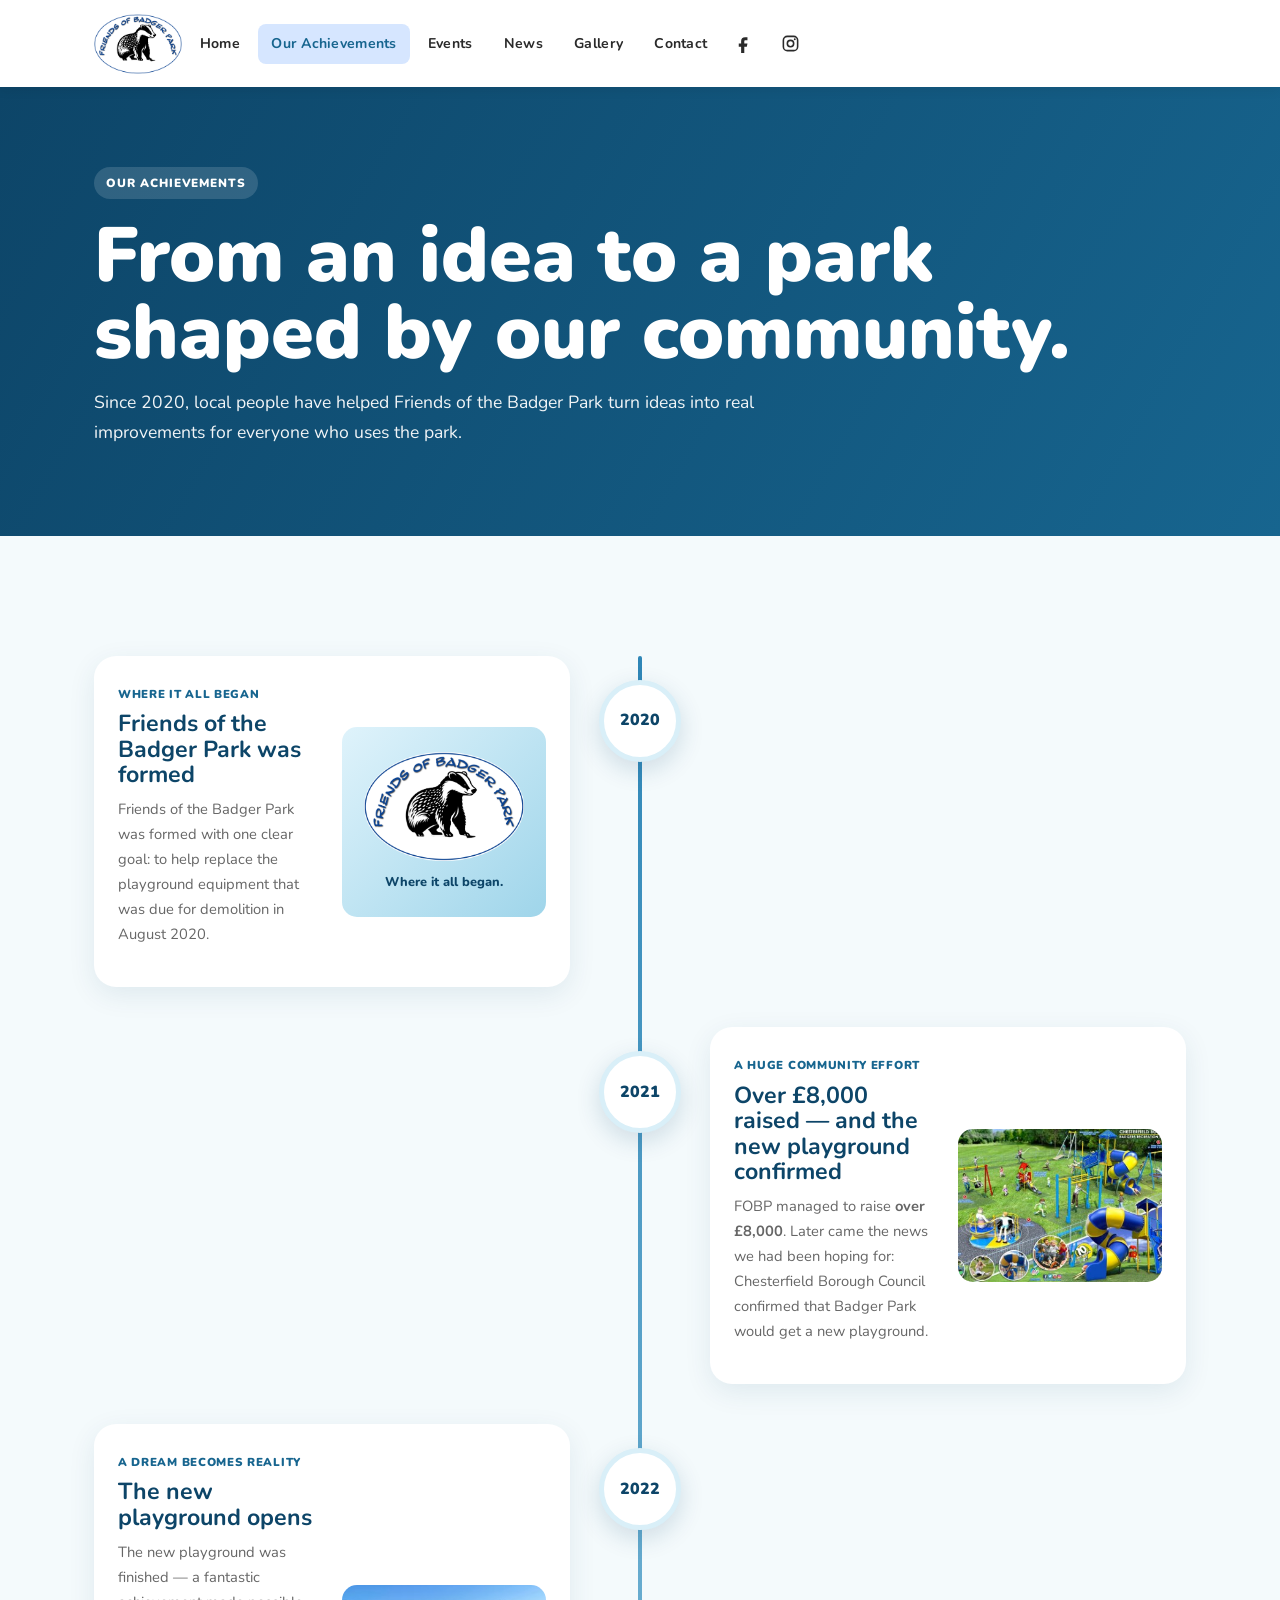
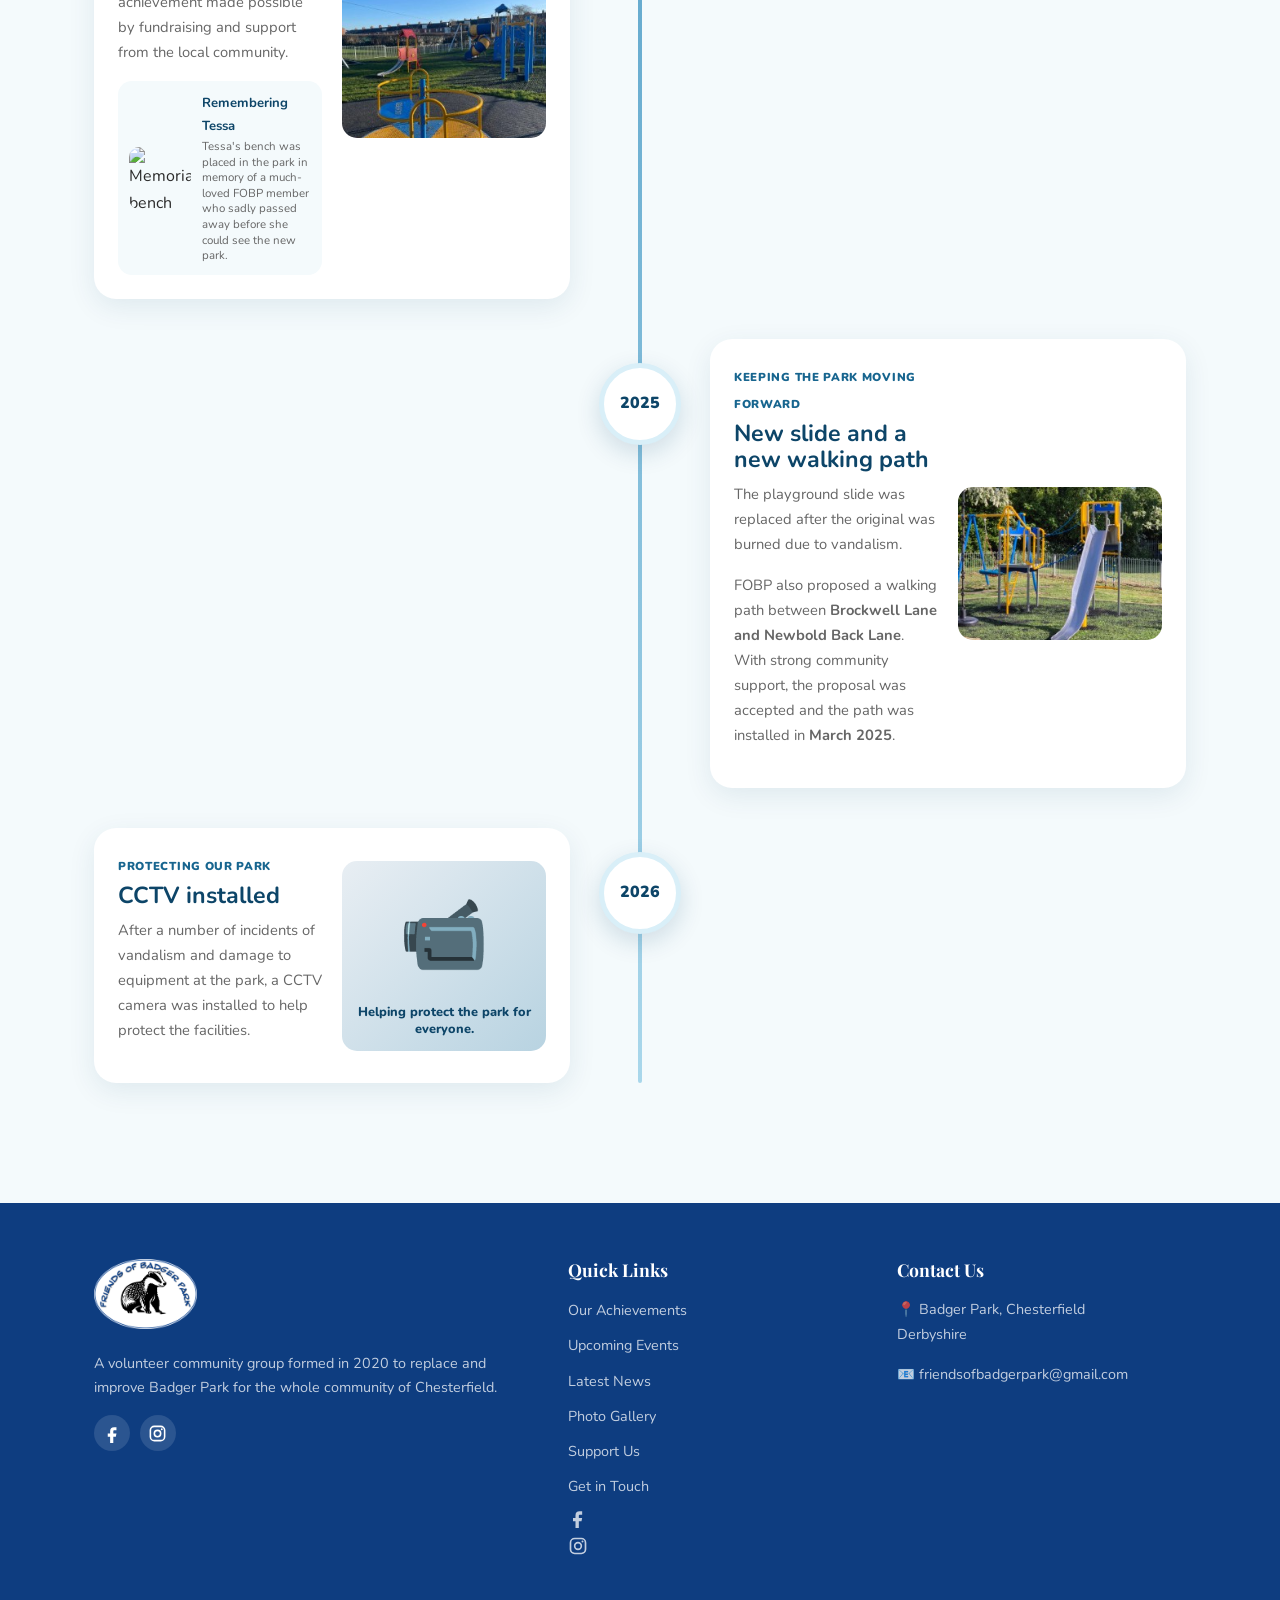
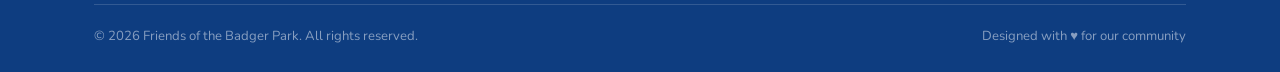
==== commit 85c8425a: "Add files via upload" ====
--- a/about.html
+++ b/about.html
@@ -3,7 +3,7 @@
 .achievement-logo img{max-width:78%;max-height:145px;object-fit:contain;display:block}.achievement-logo span{margin-top:.35rem}</style></head><body><section class="ach-page-hero"><div class="container"><span class="eyebrow">Our Achievements</span><h1>From an idea to a park shaped by our community.</h1><p>Since 2020, local people have helped Friends of the Badger Park turn ideas into real improvements for everyone who uses the park.</p></div></section><section class="section achievements-page"><div class="container"><div class="achievement-timeline">
 <article class="achievement-card"><div class="achievement-year">2020</div><div class="achievement-content"><div class="achievement-copy"><span class="achievement-label">Where it all began</span><h3>Friends of the Badger Park was formed</h3><p>Friends of the Badger Park was formed with one clear goal: to help replace the playground equipment that was due for demolition in August 2020.</p></div><div class="achievement-visual achievement-visual--blue achievement-logo"><img src="logo.png" alt="Friends of the Badger Park logo"><span>Where it all began.</span></div></div></article>
 <article class="achievement-card"><div class="achievement-year">2021</div><div class="achievement-content"><div class="achievement-copy"><span class="achievement-label">A huge community effort</span><h3>Over £8,000 raised — and the new playground confirmed</h3><p>FOBP managed to raise <strong>over £8,000</strong>. Later came the news we had been hoping for: Chesterfield Borough Council confirmed that Badger Park would get a new playground.</p></div><div class="achievement-photo"><img src="assets/achievement-2021-design.jpg" alt="Design proposal for the new Badger Park playground"></div></div></article>
-<article class="achievement-card"><div class="achievement-year">2022</div><div class="achievement-content"><div class="achievement-copy"><span class="achievement-label">A dream becomes reality</span><h3>The new playground opens</h3><p>The new playground was finished — a fantastic achievement made possible by fundraising and support from the local community.</p><div class="achievement-mini"><img src="assets/achievement-2022-tessa-bench.jpg" alt="Memorial bench for Tessa"><div><strong>Remembering Tessa</strong><span>Tessa's bench was placed in the park in memory of a much-loved FOBP member who sadly passed away before she could see the new park.</span></div></div></div><div class="achievement-photo"><img src="assets/achievement-2022-playground.jpg" alt="The new Badger Park playground"></div></div></article>
+<article class="achievement-card"><div class="achievement-year">2022</div><div class="achievement-content"><div class="achievement-copy"><span class="achievement-label">A dream becomes reality</span><h3>The new playground opens</h3><p>The new playground was finished — a fantastic achievement made possible by fundraising and support from the local community.</p><div class="achievement-mini"><img src="assets/achievement-2022-tessa-bench-new.jpg" alt="Memorial bench for Tessa"><div><strong>Remembering Tessa</strong><span>Tessa's bench was placed in the park in memory of a much-loved FOBP member who sadly passed away before she could see the new park.</span></div></div></div><div class="achievement-photo"><img src="assets/achievement-2022-playground.jpg" alt="The new Badger Park playground"></div></div></article>
 <article class="achievement-card"><div class="achievement-year">2025</div><div class="achievement-content"><div class="achievement-copy"><span class="achievement-label">Keeping the park moving forward</span><h3>New slide and a new walking path</h3><p>The playground slide was replaced after the original was burned due to vandalism.</p><p>FOBP also proposed a walking path between <strong>Brockwell Lane and Newbold Back Lane</strong>. With strong community support, the proposal was accepted and the path was installed in <strong>March 2025</strong>.</p></div><div class="achievement-photo"><img src="assets/achievement-2025-slide.jpg" alt="Replacement slide at Badger Park"></div></div></article>
 <article class="achievement-card"><div class="achievement-year">2026</div><div class="achievement-content"><div class="achievement-copy"><span class="achievement-label">Protecting our park</span><h3>CCTV installed</h3><p>After a number of incidents of vandalism and damage to equipment at the park, a CCTV camera was installed to help protect the facilities.</p></div><div class="achievement-visual achievement-visual--cctv">📹<span>Helping protect the park for everyone.</span></div></div></article>
 </div></div></section><script src="shared.js"></script></body></html>
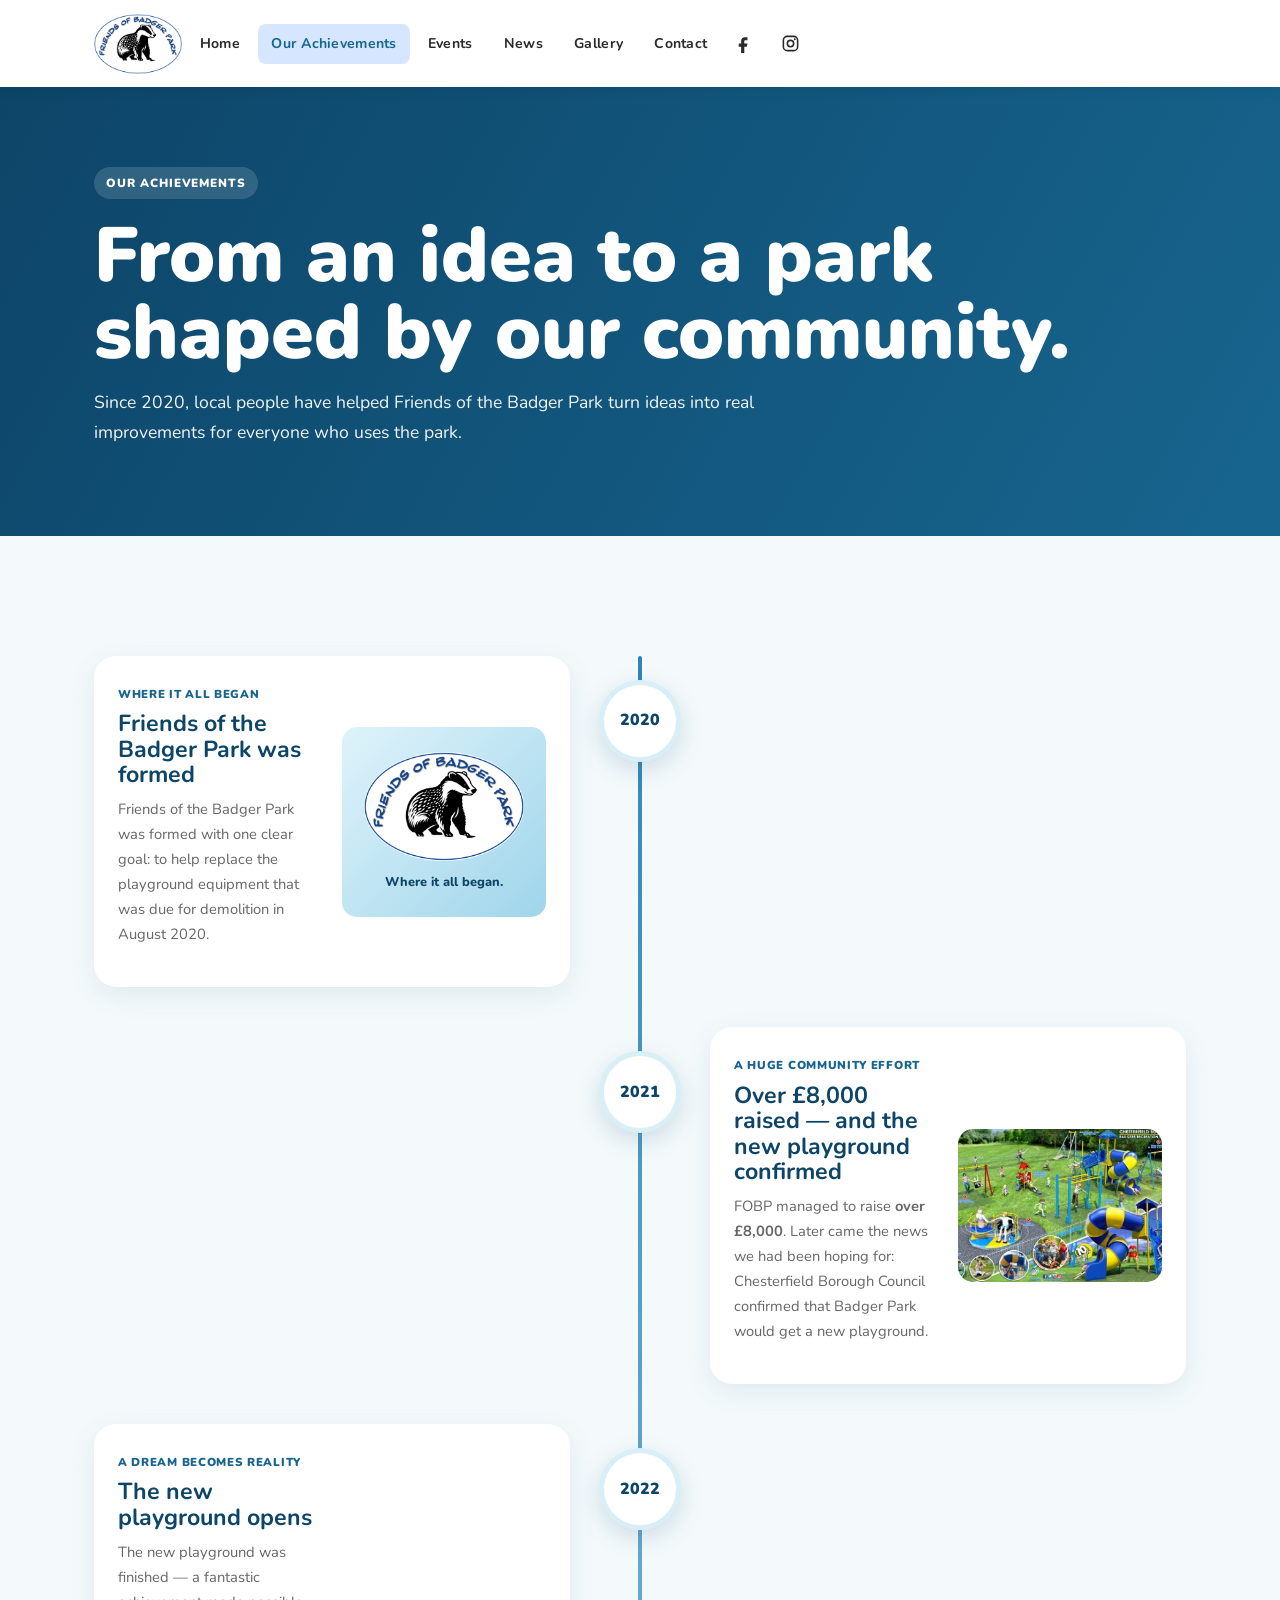
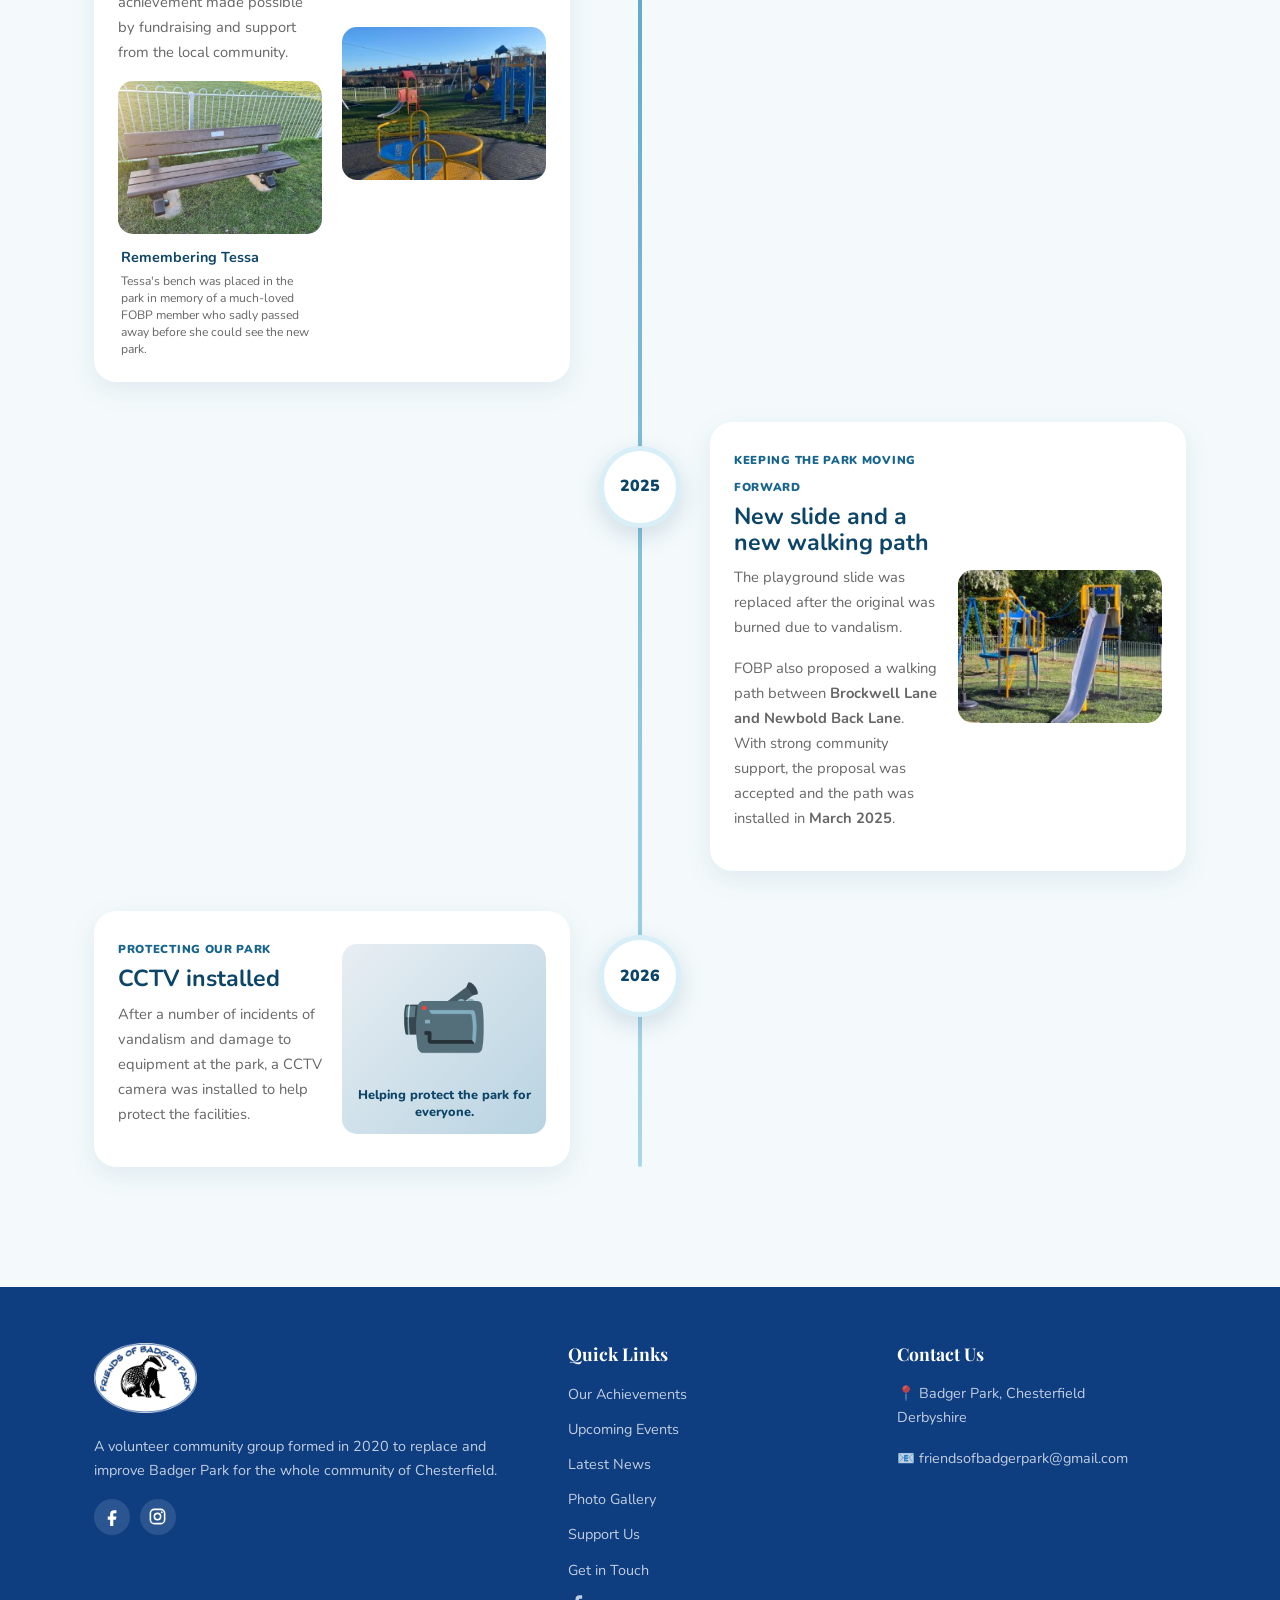
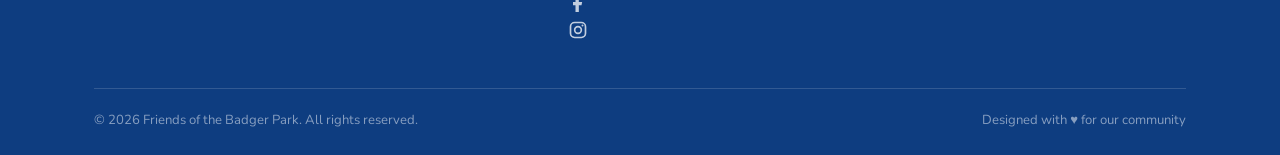
==== commit 8e2fff7b: "Add files via upload" ====
--- a/about.html
+++ b/about.html
@@ -1,9 +1,9 @@
 <!DOCTYPE html><html lang="en"><head><meta charset="UTF-8"><meta name="viewport" content="width=device-width, initial-scale=1.0"><title>Our Achievements — Friends of the Badger Park</title><link rel="stylesheet" href="style.css"><style>
 .ach-page-hero{background:linear-gradient(120deg,#0d4568,#17658f);color:#fff;padding:5rem 0 4.5rem}.ach-page-hero h1{font-family:Nunito,sans-serif;font-size:clamp(2.8rem,6vw,4.8rem);font-weight:900;line-height:1;margin:.6rem 0 1rem}.ach-page-hero p{max-width:700px;font-size:1.1rem;opacity:.94}.ach-page-hero .eyebrow{background:rgba(255,255,255,.14);color:#fff}.achievements-page{background:#f4fafc}.achievement-timeline{position:relative;margin-top:2.5rem}.achievement-timeline:before{content:"";position:absolute;left:50%;top:0;bottom:0;width:4px;background:linear-gradient(180deg,#2e86b7,#a9d7eb);transform:translateX(-50%);border-radius:99px}.achievement-card{position:relative;width:100%;margin-bottom:2.5rem}.achievement-year{position:absolute;z-index:3;left:50%;top:1.5rem;transform:translateX(-50%);width:82px;height:82px;border-radius:50%;display:flex;align-items:center;justify-content:center;background:#fff;color:#0d4568;font-weight:900;box-shadow:0 8px 25px rgba(13,69,104,.16);border:5px solid #d9eff8}.achievement-content{width:calc(50% - 70px);background:#fff;border-radius:22px;padding:1.5rem;box-shadow:0 8px 28px rgba(13,69,104,.09);display:grid;grid-template-columns:1fr 1fr;gap:1.25rem;align-items:center}.achievement-card:nth-child(odd) .achievement-content{margin-right:auto}.achievement-card:nth-child(even) .achievement-content{margin-left:auto}.achievement-copy h3{font-family:Nunito,sans-serif;font-size:1.45rem;line-height:1.1;color:#0d4568;margin:.25rem 0 .6rem}.achievement-copy p{color:var(--text-muted);font-size:.92rem}.achievement-label{color:#17658f;font-size:.72rem;font-weight:900;text-transform:uppercase;letter-spacing:.06em}.achievement-photo{overflow:hidden;border-radius:15px;aspect-ratio:4/3}.achievement-photo img{width:100%;height:100%;object-fit:cover;display:block}.achievement-visual{min-height:190px;border-radius:15px;display:flex;flex-direction:column;align-items:center;justify-content:center;gap:.5rem;font-size:4.5rem;text-align:center}.achievement-visual span{display:block;max-width:180px;font-size:.8rem;line-height:1.3;font-weight:800;color:#0d4568}.achievement-visual--blue{background:linear-gradient(135deg,#dff3fb,#9fd5ea)}.achievement-visual--cctv{background:linear-gradient(135deg,#e8eef3,#b8d3e1)}.achievement-mini{display:flex;gap:.7rem;align-items:center;margin-top:1rem;padding:.7rem;border-radius:14px;background:#f4fafc}.achievement-mini img{width:62px;height:62px;border-radius:10px;object-fit:cover;flex-shrink:0}.achievement-mini strong,.achievement-mini span{display:block}.achievement-mini strong{color:#0d4568;font-size:.82rem;margin-bottom:.15rem}.achievement-mini span{color:var(--text-muted);font-size:.72rem;line-height:1.35}@media(max-width:900px){.achievement-timeline:before{left:20px;transform:none}.achievement-year{left:20px;top:0;transform:translateX(-50%);width:66px;height:66px;font-size:.85rem}.achievement-content,.achievement-card:nth-child(odd) .achievement-content,.achievement-card:nth-child(even) .achievement-content{width:calc(100% - 60px);margin-left:60px;grid-template-columns:1fr}}@media(max-width:640px){.achievement-content,.achievement-card:nth-child(odd) .achievement-content,.achievement-card:nth-child(even) .achievement-content{width:calc(100% - 48px);margin-left:48px;padding:1rem}.achievement-year{left:14px;width:58px;height:58px;border-width:4px}.achievement-timeline:before{left:14px}}
-.achievement-logo img{max-width:78%;max-height:145px;object-fit:contain;display:block}.achievement-logo span{margin-top:.35rem}</style></head><body><section class="ach-page-hero"><div class="container"><span class="eyebrow">Our Achievements</span><h1>From an idea to a park shaped by our community.</h1><p>Since 2020, local people have helped Friends of the Badger Park turn ideas into real improvements for everyone who uses the park.</p></div></section><section class="section achievements-page"><div class="container"><div class="achievement-timeline">
+.achievement-logo img{max-width:78%;max-height:145px;object-fit:contain;display:block}.achievement-logo span{margin-top:.35rem}.achievement-tessa{margin-top:1rem}.achievement-tessa .achievement-photo{width:100%;aspect-ratio:4/3}.achievement-tessa-copy{padding:.7rem .2rem 0}.achievement-tessa-copy strong,.achievement-tessa-copy span{display:block}.achievement-tessa-copy strong{color:#0d4568;font-size:.9rem;margin-bottom:.2rem}.achievement-tessa-copy span{color:var(--text-muted);font-size:.76rem;line-height:1.4}</style></head><body><section class="ach-page-hero"><div class="container"><span class="eyebrow">Our Achievements</span><h1>From an idea to a park shaped by our community.</h1><p>Since 2020, local people have helped Friends of the Badger Park turn ideas into real improvements for everyone who uses the park.</p></div></section><section class="section achievements-page"><div class="container"><div class="achievement-timeline">
 <article class="achievement-card"><div class="achievement-year">2020</div><div class="achievement-content"><div class="achievement-copy"><span class="achievement-label">Where it all began</span><h3>Friends of the Badger Park was formed</h3><p>Friends of the Badger Park was formed with one clear goal: to help replace the playground equipment that was due for demolition in August 2020.</p></div><div class="achievement-visual achievement-visual--blue achievement-logo"><img src="logo.png" alt="Friends of the Badger Park logo"><span>Where it all began.</span></div></div></article>
 <article class="achievement-card"><div class="achievement-year">2021</div><div class="achievement-content"><div class="achievement-copy"><span class="achievement-label">A huge community effort</span><h3>Over £8,000 raised — and the new playground confirmed</h3><p>FOBP managed to raise <strong>over £8,000</strong>. Later came the news we had been hoping for: Chesterfield Borough Council confirmed that Badger Park would get a new playground.</p></div><div class="achievement-photo"><img src="assets/achievement-2021-design.jpg" alt="Design proposal for the new Badger Park playground"></div></div></article>
-<article class="achievement-card"><div class="achievement-year">2022</div><div class="achievement-content"><div class="achievement-copy"><span class="achievement-label">A dream becomes reality</span><h3>The new playground opens</h3><p>The new playground was finished — a fantastic achievement made possible by fundraising and support from the local community.</p><div class="achievement-mini"><img src="assets/achievement-2022-tessa-bench-new.jpg" alt="Memorial bench for Tessa"><div><strong>Remembering Tessa</strong><span>Tessa's bench was placed in the park in memory of a much-loved FOBP member who sadly passed away before she could see the new park.</span></div></div></div><div class="achievement-photo"><img src="assets/achievement-2022-playground.jpg" alt="The new Badger Park playground"></div></div></article>
+<article class="achievement-card"><div class="achievement-year">2022</div><div class="achievement-content"><div class="achievement-copy"><span class="achievement-label">A dream becomes reality</span><h3>The new playground opens</h3><p>The new playground was finished — a fantastic achievement made possible by fundraising and support from the local community.</p><div class="achievement-tessa"><div class="achievement-photo"><img src="assets/achievement-2022-tessa-bench-new.jpg" alt="Memorial bench for Tessa"></div><div class="achievement-tessa-copy"><strong>Remembering Tessa</strong><span>Tessa's bench was placed in the park in memory of a much-loved FOBP member who sadly passed away before she could see the new park.</span></div></div></div><div class="achievement-photo"><img src="assets/achievement-2022-playground.jpg" alt="The new Badger Park playground"></div></div></article>
 <article class="achievement-card"><div class="achievement-year">2025</div><div class="achievement-content"><div class="achievement-copy"><span class="achievement-label">Keeping the park moving forward</span><h3>New slide and a new walking path</h3><p>The playground slide was replaced after the original was burned due to vandalism.</p><p>FOBP also proposed a walking path between <strong>Brockwell Lane and Newbold Back Lane</strong>. With strong community support, the proposal was accepted and the path was installed in <strong>March 2025</strong>.</p></div><div class="achievement-photo"><img src="assets/achievement-2025-slide.jpg" alt="Replacement slide at Badger Park"></div></div></article>
 <article class="achievement-card"><div class="achievement-year">2026</div><div class="achievement-content"><div class="achievement-copy"><span class="achievement-label">Protecting our park</span><h3>CCTV installed</h3><p>After a number of incidents of vandalism and damage to equipment at the park, a CCTV camera was installed to help protect the facilities.</p></div><div class="achievement-visual achievement-visual--cctv">📹<span>Helping protect the park for everyone.</span></div></div></article>
 </div></div></section><script src="shared.js"></script></body></html>
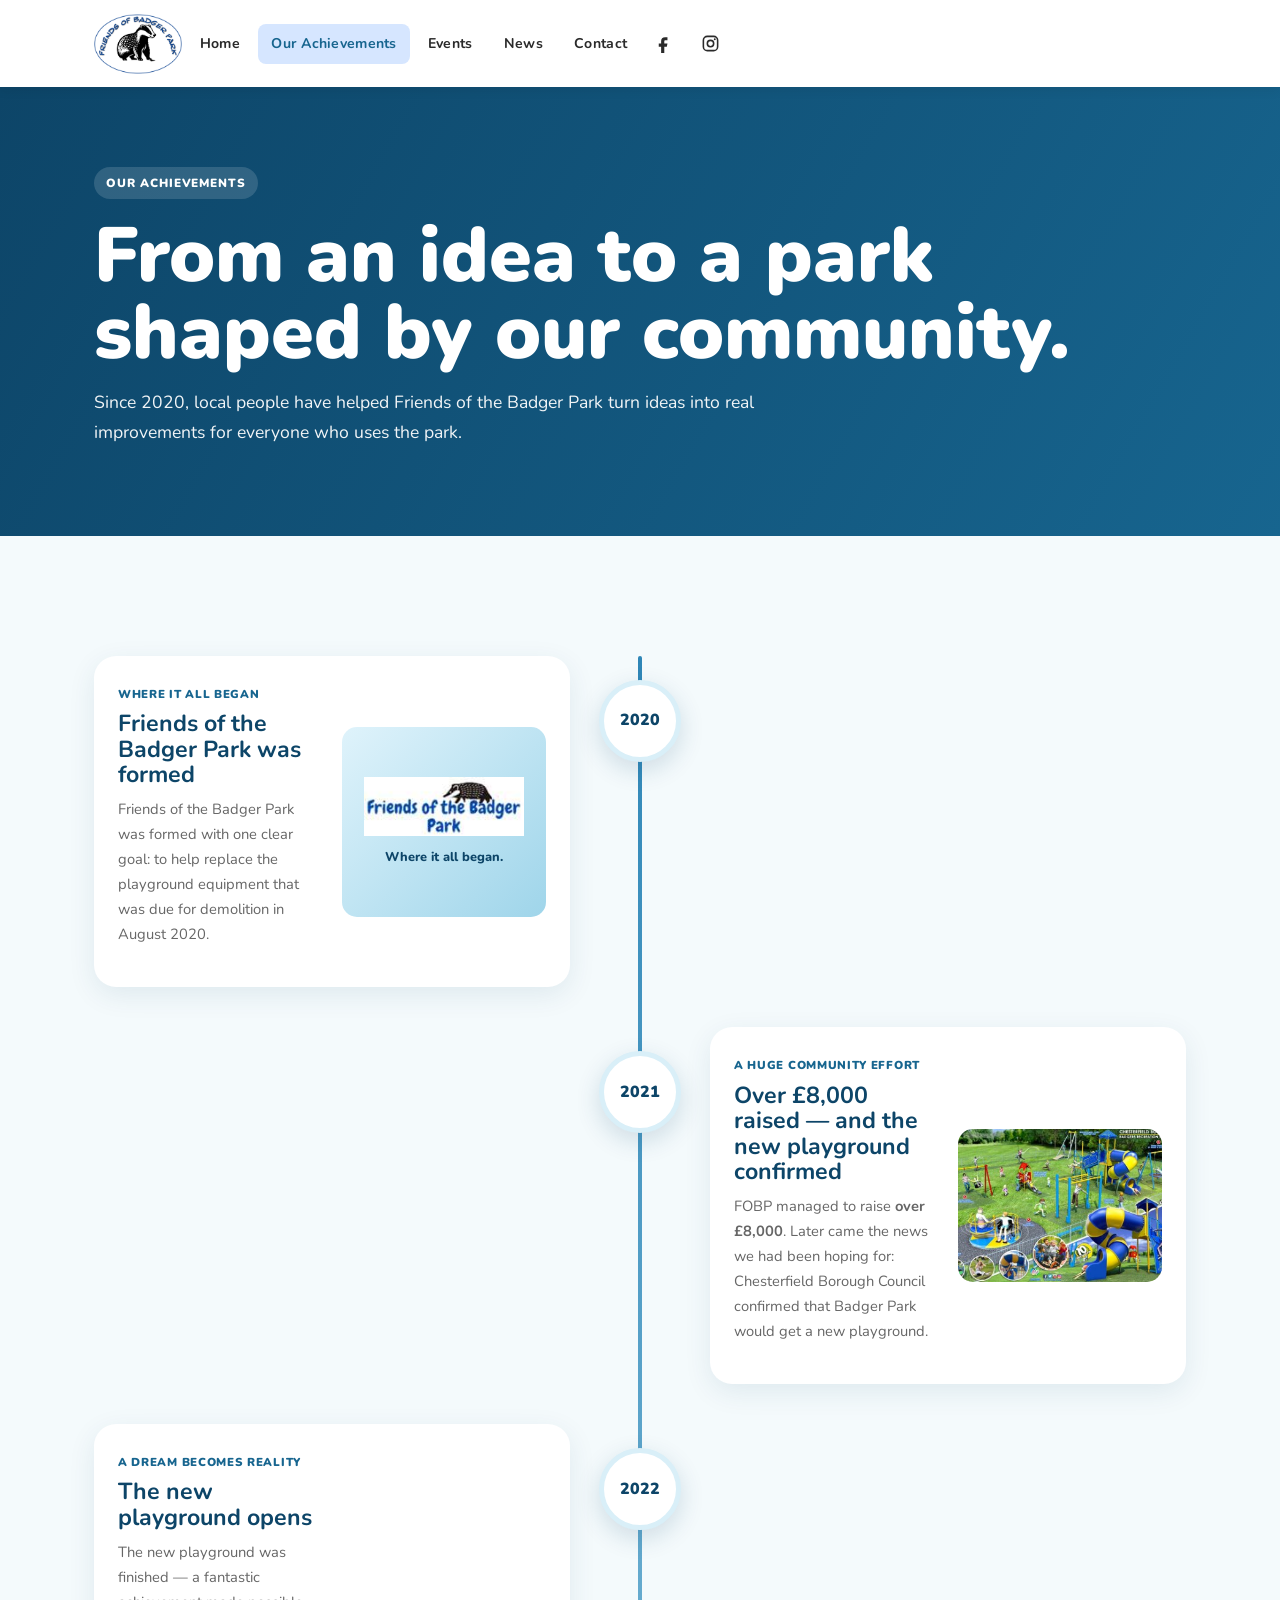
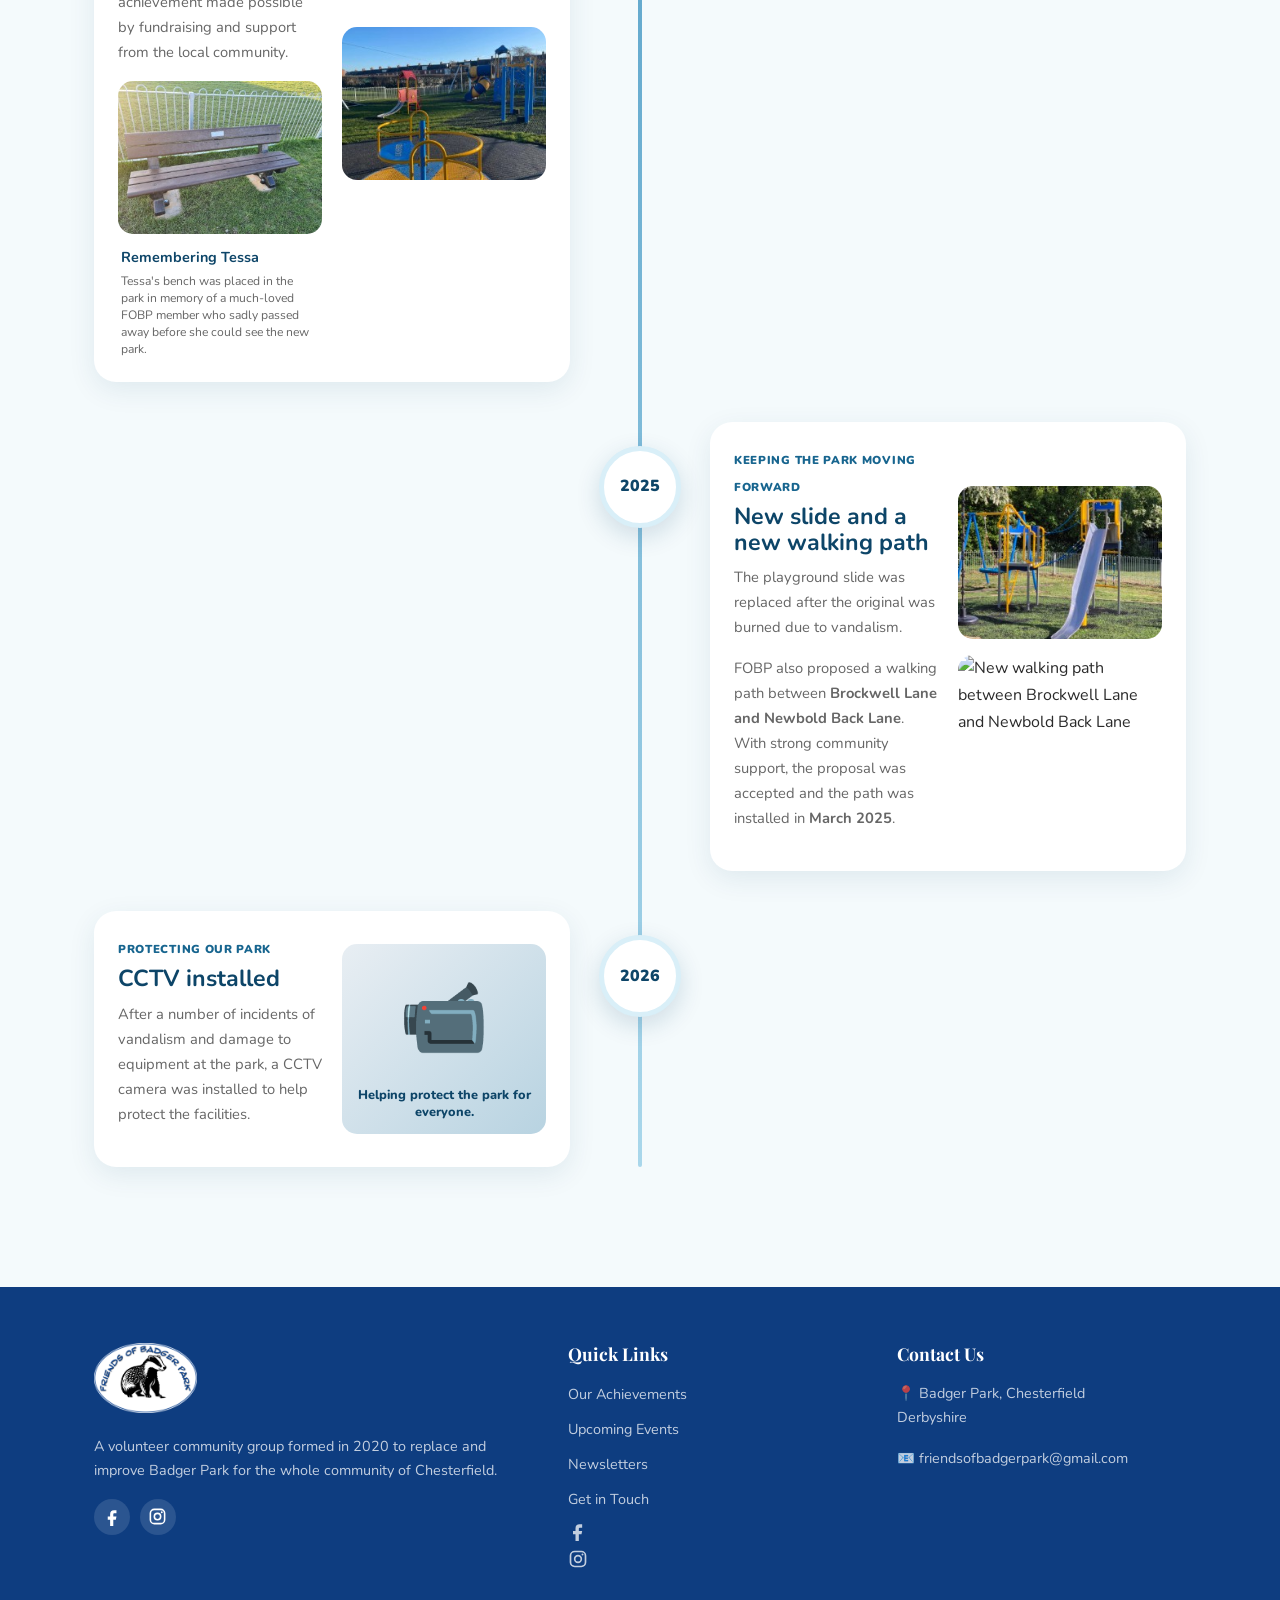
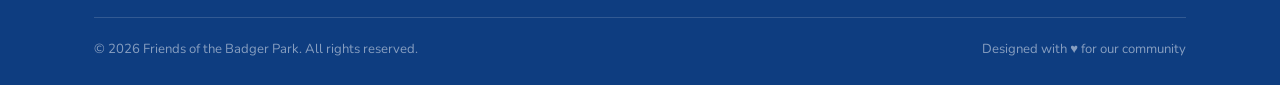
==== commit 753111e9: "Update achievements photos and 2020 logo" ====
--- a/about.html
+++ b/about.html
@@ -1,9 +1,2 @@
 <!DOCTYPE html><html lang="en"><head><meta charset="UTF-8"><meta name="viewport" content="width=device-width, initial-scale=1.0"><title>Our Achievements — Friends of the Badger Park</title><link rel="stylesheet" href="style.css"><style>
-.ach-page-hero{background:linear-gradient(120deg,#0d4568,#17658f);color:#fff;padding:5rem 0 4.5rem}.ach-page-hero h1{font-family:Nunito,sans-serif;font-size:clamp(2.8rem,6vw,4.8rem);font-weight:900;line-height:1;margin:.6rem 0 1rem}.ach-page-hero p{max-width:700px;font-size:1.1rem;opacity:.94}.ach-page-hero .eyebrow{background:rgba(255,255,255,.14);color:#fff}.achievements-page{background:#f4fafc}.achievement-timeline{position:relative;margin-top:2.5rem}.achievement-timeline:before{content:"";position:absolute;left:50%;top:0;bottom:0;width:4px;background:linear-gradient(180deg,#2e86b7,#a9d7eb);transform:translateX(-50%);border-radius:99px}.achievement-card{position:relative;width:100%;margin-bottom:2.5rem}.achievement-year{position:absolute;z-index:3;left:50%;top:1.5rem;transform:translateX(-50%);width:82px;height:82px;border-radius:50%;display:flex;align-items:center;justify-content:center;background:#fff;color:#0d4568;font-weight:900;box-shadow:0 8px 25px rgba(13,69,104,.16);border:5px solid #d9eff8}.achievement-content{width:calc(50% - 70px);background:#fff;border-radius:22px;padding:1.5rem;box-shadow:0 8px 28px rgba(13,69,104,.09);display:grid;grid-template-columns:1fr 1fr;gap:1.25rem;align-items:center}.achievement-card:nth-child(odd) .achievement-content{margin-right:auto}.achievement-card:nth-child(even) .achievement-content{margin-left:auto}.achievement-copy h3{font-family:Nunito,sans-serif;font-size:1.45rem;line-height:1.1;color:#0d4568;margin:.25rem 0 .6rem}.achievement-copy p{color:var(--text-muted);font-size:.92rem}.achievement-label{color:#17658f;font-size:.72rem;font-weight:900;text-transform:uppercase;letter-spacing:.06em}.achievement-photo{overflow:hidden;border-radius:15px;aspect-ratio:4/3}.achievement-photo img{width:100%;height:100%;object-fit:cover;display:block}.achievement-visual{min-height:190px;border-radius:15px;display:flex;flex-direction:column;align-items:center;justify-content:center;gap:.5rem;font-size:4.5rem;text-align:center}.achievement-visual span{display:block;max-width:180px;font-size:.8rem;line-height:1.3;font-weight:800;color:#0d4568}.achievement-visual--blue{background:linear-gradient(135deg,#dff3fb,#9fd5ea)}.achievement-visual--cctv{background:linear-gradient(135deg,#e8eef3,#b8d3e1)}.achievement-mini{display:flex;gap:.7rem;align-items:center;margin-top:1rem;padding:.7rem;border-radius:14px;background:#f4fafc}.achievement-mini img{width:62px;height:62px;border-radius:10px;object-fit:cover;flex-shrink:0}.achievement-mini strong,.achievement-mini span{display:block}.achievement-mini strong{color:#0d4568;font-size:.82rem;margin-bottom:.15rem}.achievement-mini span{color:var(--text-muted);font-size:.72rem;line-height:1.35}@media(max-width:900px){.achievement-timeline:before{left:20px;transform:none}.achievement-year{left:20px;top:0;transform:translateX(-50%);width:66px;height:66px;font-size:.85rem}.achievement-content,.achievement-card:nth-child(odd) .achievement-content,.achievement-card:nth-child(even) .achievement-content{width:calc(100% - 60px);margin-left:60px;grid-template-columns:1fr}}@media(max-width:640px){.achievement-content,.achievement-card:nth-child(odd) .achievement-content,.achievement-card:nth-child(even) .achievement-content{width:calc(100% - 48px);margin-left:48px;padding:1rem}.achievement-year{left:14px;width:58px;height:58px;border-width:4px}.achievement-timeline:before{left:14px}}
-.achievement-logo img{max-width:78%;max-height:145px;object-fit:contain;display:block}.achievement-logo span{margin-top:.35rem}.achievement-tessa{margin-top:1rem}.achievement-tessa .achievement-photo{width:100%;aspect-ratio:4/3}.achievement-tessa-copy{padding:.7rem .2rem 0}.achievement-tessa-copy strong,.achievement-tessa-copy span{display:block}.achievement-tessa-copy strong{color:#0d4568;font-size:.9rem;margin-bottom:.2rem}.achievement-tessa-copy span{color:var(--text-muted);font-size:.76rem;line-height:1.4}</style></head><body><section class="ach-page-hero"><div class="container"><span class="eyebrow">Our Achievements</span><h1>From an idea to a park shaped by our community.</h1><p>Since 2020, local people have helped Friends of the Badger Park turn ideas into real improvements for everyone who uses the park.</p></div></section><section class="section achievements-page"><div class="container"><div class="achievement-timeline">
-<article class="achievement-card"><div class="achievement-year">2020</div><div class="achievement-content"><div class="achievement-copy"><span class="achievement-label">Where it all began</span><h3>Friends of the Badger Park was formed</h3><p>Friends of the Badger Park was formed with one clear goal: to help replace the playground equipment that was due for demolition in August 2020.</p></div><div class="achievement-visual achievement-visual--blue achievement-logo"><img src="logo.png" alt="Friends of the Badger Park logo"><span>Where it all began.</span></div></div></article>
-<article class="achievement-card"><div class="achievement-year">2021</div><div class="achievement-content"><div class="achievement-copy"><span class="achievement-label">A huge community effort</span><h3>Over £8,000 raised — and the new playground confirmed</h3><p>FOBP managed to raise <strong>over £8,000</strong>. Later came the news we had been hoping for: Chesterfield Borough Council confirmed that Badger Park would get a new playground.</p></div><div class="achievement-photo"><img src="assets/achievement-2021-design.jpg" alt="Design proposal for the new Badger Park playground"></div></div></article>
-<article class="achievement-card"><div class="achievement-year">2022</div><div class="achievement-content"><div class="achievement-copy"><span class="achievement-label">A dream becomes reality</span><h3>The new playground opens</h3><p>The new playground was finished — a fantastic achievement made possible by fundraising and support from the local community.</p><div class="achievement-tessa"><div class="achievement-photo"><img src="assets/achievement-2022-tessa-bench-new.jpg" alt="Memorial bench for Tessa"></div><div class="achievement-tessa-copy"><strong>Remembering Tessa</strong><span>Tessa's bench was placed in the park in memory of a much-loved FOBP member who sadly passed away before she could see the new park.</span></div></div></div><div class="achievement-photo"><img src="assets/achievement-2022-playground.jpg" alt="The new Badger Park playground"></div></div></article>
-<article class="achievement-card"><div class="achievement-year">2025</div><div class="achievement-content"><div class="achievement-copy"><span class="achievement-label">Keeping the park moving forward</span><h3>New slide and a new walking path</h3><p>The playground slide was replaced after the original was burned due to vandalism.</p><p>FOBP also proposed a walking path between <strong>Brockwell Lane and Newbold Back Lane</strong>. With strong community support, the proposal was accepted and the path was installed in <strong>March 2025</strong>.</p></div><div class="achievement-photo"><img src="assets/achievement-2025-slide.jpg" alt="Replacement slide at Badger Park"></div></div></article>
-<article class="achievement-card"><div class="achievement-year">2026</div><div class="achievement-content"><div class="achievement-copy"><span class="achievement-label">Protecting our park</span><h3>CCTV installed</h3><p>After a number of incidents of vandalism and damage to equipment at the park, a CCTV camera was installed to help protect the facilities.</p></div><div class="achievement-visual achievement-visual--cctv">📹<span>Helping protect the park for everyone.</span></div></div></article>
-</div></div></section><script src="shared.js"></script></body></html>+.ach-page-hero{background:linear-gradient(120deg,#0d4568,#17658f);color:#fff;padding:5rem 0 4.5rem}.ach-page-hero h1{font-family:Nunito,sans-serif;font-size:clamp(2.8rem,6vw,4.8rem);font-weight:900;line-height:1;margin:.6rem 0 1rem}.ach-page-hero p{max-width:700px;font-size:1.1rem;opacity:.94}.ach-page-hero .eyebrow{background:rgba(255,255,255,.14);color:#fff}.achievements-page{background:#f4fafc}.achievement-timeline{position:relative;margin-top:2.5rem}.achievement-timeline:before{content:"";position:absolute;left:50%;top:0;bottom:0;width:4px;background:linear-gradient(180deg,#2e86b7,#a9d7eb);transform:translateX(-50%);border-radius:99px}.achievement-card{position:relative;width:100%;margin-bottom:2.5rem}.achievement-year{position:absolute;z-index:3;left:50%;top:1.5rem;transform:translateX(-50%);width:82px;height:82px;border-radius:50%;display:flex;align-items:center;justify-content:center;background:#fff;color:#0d4568;font-weight:900;box-shadow:0 8px 25px rgba(13,69,104,.16);border:5px solid #d9eff8}.achievement-content{width:calc(50% - 70px);background:#fff;border-radius:22px;padding:1.5rem;box-shadow:0 8px 28px rgba(13,69,104,.09);display:grid;grid-template-columns:1fr 1fr;gap:1.25rem;align-items:center}.achievement-card:nth-child(odd) .achievement-content{margin-right:auto}.achievement-card:nth-child(even) .achievement-content{margin-left:auto}.achievement-copy h3{font-family:Nunito,sans-serif;font-size:1.45rem;line-height:1.1;color:#0d4568;margin:.25rem 0 .6rem}.achievement-copy p{color:var(--text-muted);font-size:.92rem}.achievement-label{color:#17658f;font-size:.72rem;font-weight:900;text-transform:uppercase;letter-spacing:.06em}.achievement-photo{overflow:hidden;border-radius:15px;aspect-ratio:4/3}.achievement-photo img{width:100%;height:100%;object-fit:cover;display:block}.achievement-visual{min-height:190px;border-radius:15px;display:flex;flex-direction:column;align-items:center;justify-content:center;gap:.5rem;font-size:4.5rem;text-align:center}.achievement-visual span{display:block;max-width:180px;font-size:.8rem;line-height:1.3;font-weight:800;color:#0d4568}.achievement-visual--blue{background:linear-gradient(135deg,#dff3fb,#9fd5ea)}.achievement-visual--cctv{background:linear-gradient(135deg,#e8eef3,#b8d3e1)}.achievement-mini{display:flex;gap:.7rem;align-items:center;margin-top:1rem;padding:.7rem;border-radius:14px;background:#f4fafc}.achievement-mini img{width:62px;height:62px;border-radius:10px;object-fit:cover;flex-shrink:0}.achievement-mini strong,.achievement-mini span{display:block}.achievement-mini strong{color:#0d4568;font-size:.82rem;margin-bottom:.15rem}.achievement-mini span{color:var(--text-muted);font-size:.72rem;line-height:1.35}.achievement-logo img{max-width:78%;max-height:145px;object-fit:contain;display:block}.achievement-logo span{margin-top:.35rem}.achievement-tessa{margin-top:1rem}.achievement-tessa .achievement-photo{width:100%;aspect-ratio:4/3}.achievement-tessa-copy{padding:.7rem .2rem 0}.achievement-tessa-copy strong,.achievement-tessa-copy span{display:block}.achievement-tessa-copy strong{color:#0d4568;font-size:.9rem;margin-bottom:.2rem}.achievement-tessa-copy span{color:var(--text-muted);font-size:.76rem;line-height:1.4}.achievement-photo-stack{display:flex;flex-direction:column;gap:1rem}.achievement-photo-stack .achievement-photo{width:100%;aspect-ratio:4/3}@media(max-width:900px){.achievement-timeline:before{left:20px;transform:none}.achievement-year{left:20px;top:0;transform:translateX(-50%);width:66px;height:66px;font-size:.85rem}.achievement-content,.achievement-card:nth-child(odd) .achievement-content,.achievement-card:nth-child(even) .achievement-content{width:calc(100% - 60px);margin-left:60px;grid-template-columns:1fr}}@media(max-width:640px){.achievement-content,.achievement-card:nth-child(odd) .achievement-content,.achievement-card:nth-child(even) .achievement-content{width:calc(100% - 48px);margin-left:48px;padding:1rem}.achievement-year{left:14px;width:58px;height:58px;border-width:4px}.achievement-timeline:before{left:14px}}</style></head><body><section class="ach-page-hero"><div class="container"><span class="eyebrow">Our Achievements</span><h1>From an idea to a park shaped by our community.</h1><p>Since 2020, local people have helped Friends of the Badger Park turn ideas into real improvements for everyone who uses the park.</p></div></section><section class="section achievements-page"><div class="container"><div class="achievement-timeline"><article class="achievement-card"><div class="achievement-year">2020</div><div class="achievement-content"><div class="achievement-copy"><span class="achievement-label">Where it all began</span><h3>Friends of the Badger Park was formed</h3><p>Friends of the Badger Park was formed with one clear goal: to help replace the playground equipment that was due for demolition in August 2020.</p></div><div class="achievement-visual achievement-visual--blue achievement-logo"><img src="assets/achievement-2020-logo.jpg" alt="Friends of the Badger Park logo"><span>Where it all began.</span></div></div></article><article class="achievement-card"><div class="achievement-year">2021</div><div class="achievement-content"><div class="achievement-copy"><span class="achievement-label">A huge community effort</span><h3>Over £8,000 raised — and the new playground confirmed</h3><p>FOBP managed to raise <strong>over £8,000</strong>. Later came the news we had been hoping for: Chesterfield Borough Council confirmed that Badger Park would get a new playground.</p></div><div class="achievement-photo"><img src="assets/achievement-2021-design.jpg" alt="Design proposal for the new Badger Park playground"></div></div></article><article class="achievement-card"><div class="achievement-year">2022</div><div class="achievement-content"><div class="achievement-copy"><span class="achievement-label">A dream becomes reality</span><h3>The new playground opens</h3><p>The new playground was finished — a fantastic achievement made possible by fundraising and support from the local community.</p><div class="achievement-tessa"><div class="achievement-photo"><img src="assets/achievement-2022-tessa-bench-new.jpg" alt="Memorial bench for Tessa"></div><div class="achievement-tessa-copy"><strong>Remembering Tessa</strong><span>Tessa's bench was placed in the park in memory of a much-loved FOBP member who sadly passed away before she could see the new park.</span></div></div></div><div class="achievement-photo"><img src="assets/achievement-2022-playground.jpg" alt="The new Badger Park playground"></div></div></article><article class="achievement-card"><div class="achievement-year">2025</div><div class="achievement-content"><div class="achievement-copy"><span class="achievement-label">Keeping the park moving forward</span><h3>New slide and a new walking path</h3><p>The playground slide was replaced after the original was burned due to vandalism.</p><p>FOBP also proposed a walking path between <strong>Brockwell Lane and Newbold Back Lane</strong>. With strong community support, the proposal was accepted and the path was installed in <strong>March 2025</strong>.</p></div><div class="achievement-photo-stack"><div class="achievement-photo"><img src="assets/achievement-2025-slide.jpg" alt="Replacement slide at Badger Park"></div><div class="achievement-photo"><img src="assets/achievement-2025-walking-path.jpg" alt="New walking path between Brockwell Lane and Newbold Back Lane"></div></div></div></article><article class="achievement-card"><div class="achievement-year">2026</div><div class="achievement-content"><div class="achievement-copy"><span class="achievement-label">Protecting our park</span><h3>CCTV installed</h3><p>After a number of incidents of vandalism and damage to equipment at the park, a CCTV camera was installed to help protect the facilities.</p></div><div class="achievement-visual achievement-visual--cctv">📹<span>Helping protect the park for everyone.</span></div></div></article></div></div></section><script src="shared.js"></script></body></html>
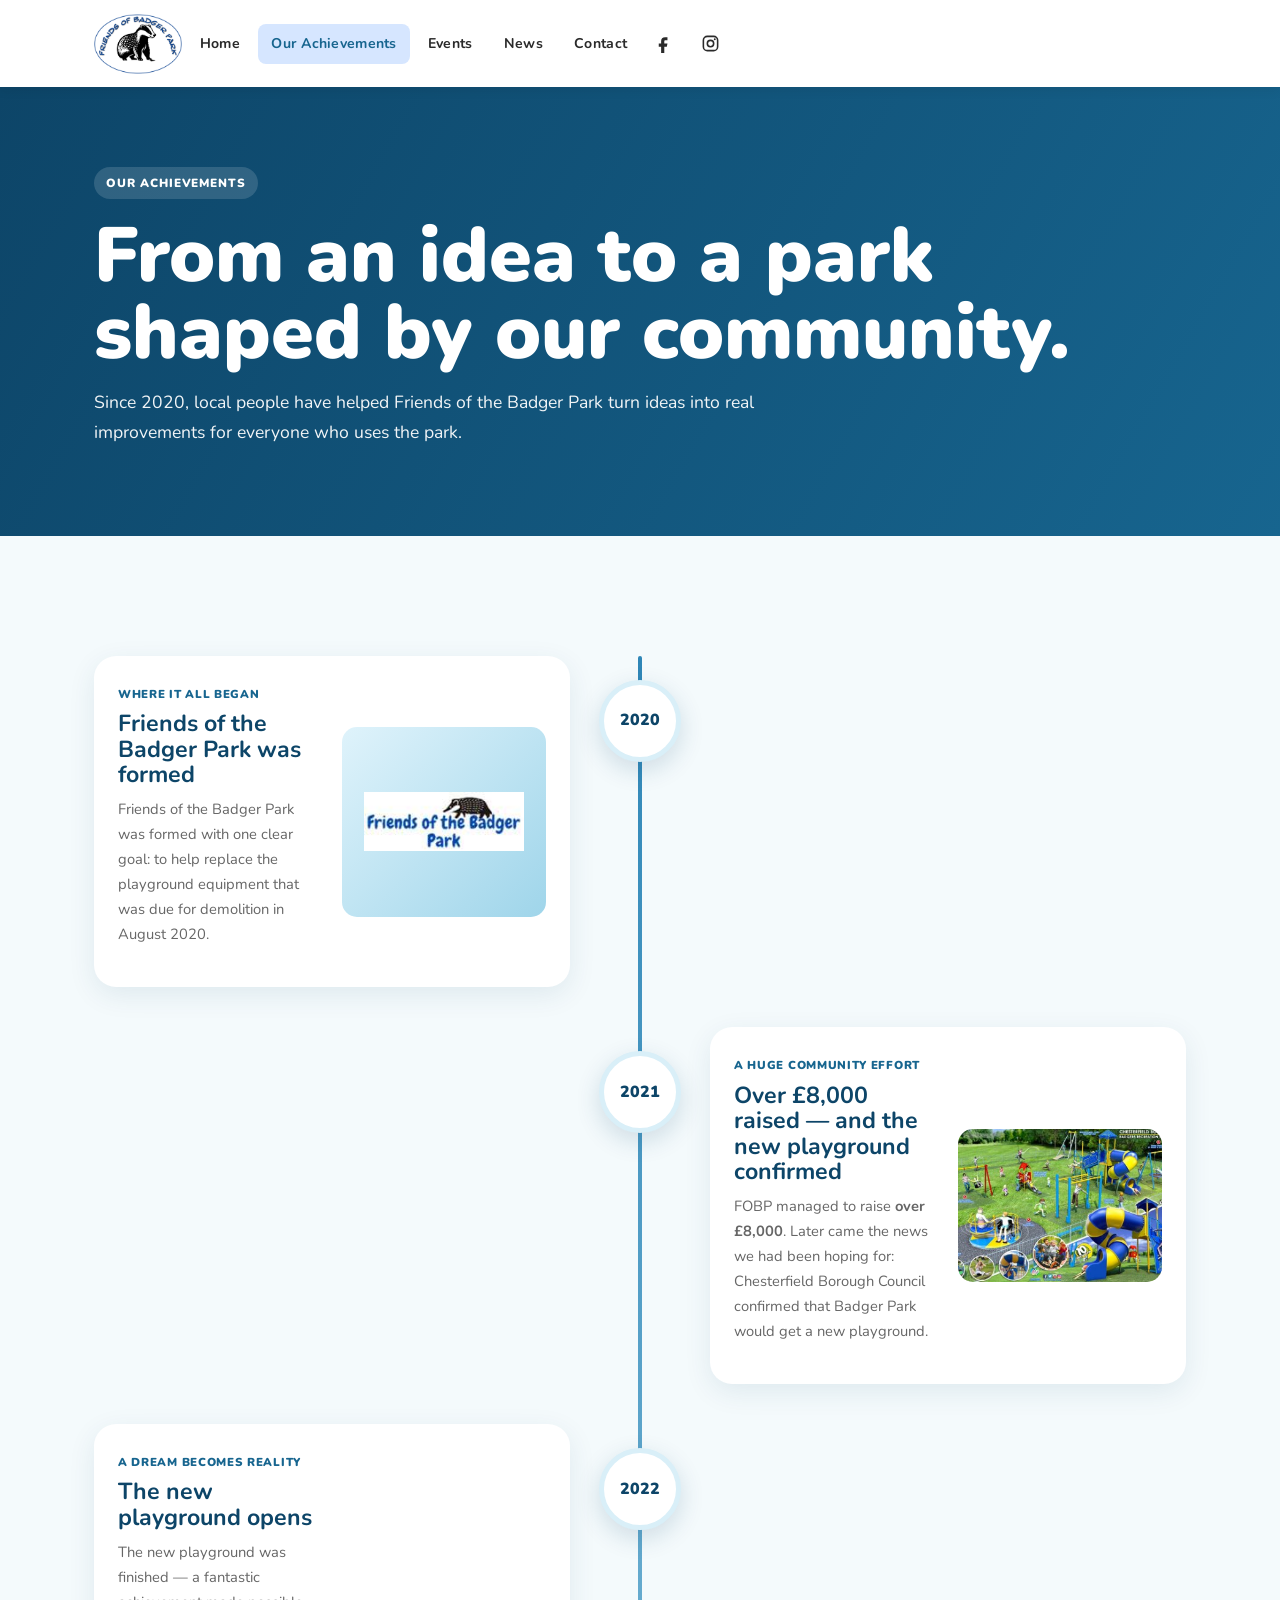
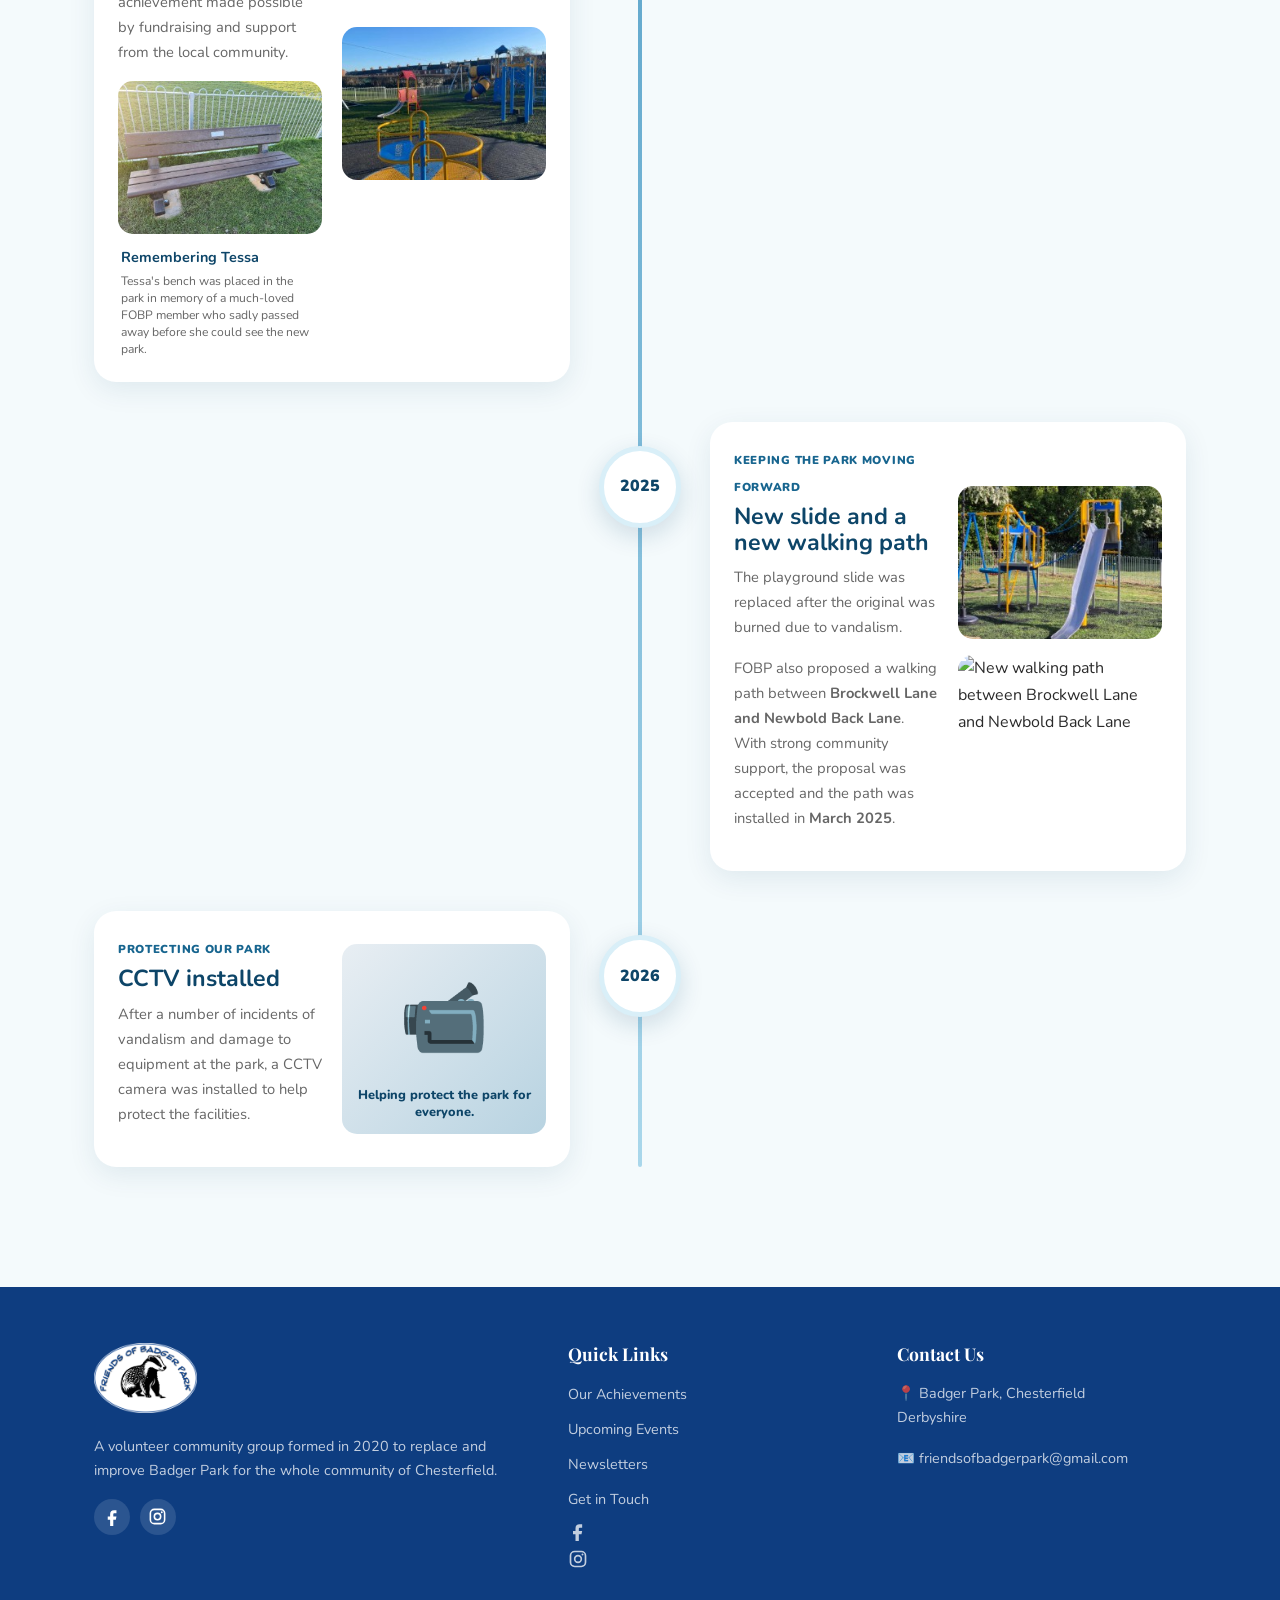
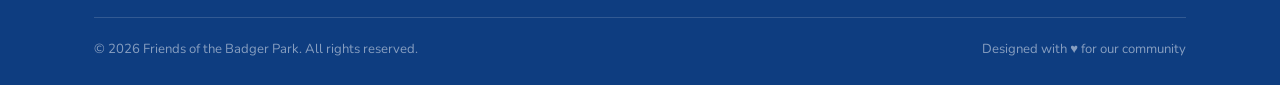
==== commit 5ba05b88: "Fix achievements walking path image and 2020 caption" ====
--- a/about.html
+++ b/about.html
@@ -1,2 +1,2 @@
 <!DOCTYPE html><html lang="en"><head><meta charset="UTF-8"><meta name="viewport" content="width=device-width, initial-scale=1.0"><title>Our Achievements — Friends of the Badger Park</title><link rel="stylesheet" href="style.css"><style>
-.ach-page-hero{background:linear-gradient(120deg,#0d4568,#17658f);color:#fff;padding:5rem 0 4.5rem}.ach-page-hero h1{font-family:Nunito,sans-serif;font-size:clamp(2.8rem,6vw,4.8rem);font-weight:900;line-height:1;margin:.6rem 0 1rem}.ach-page-hero p{max-width:700px;font-size:1.1rem;opacity:.94}.ach-page-hero .eyebrow{background:rgba(255,255,255,.14);color:#fff}.achievements-page{background:#f4fafc}.achievement-timeline{position:relative;margin-top:2.5rem}.achievement-timeline:before{content:"";position:absolute;left:50%;top:0;bottom:0;width:4px;background:linear-gradient(180deg,#2e86b7,#a9d7eb);transform:translateX(-50%);border-radius:99px}.achievement-card{position:relative;width:100%;margin-bottom:2.5rem}.achievement-year{position:absolute;z-index:3;left:50%;top:1.5rem;transform:translateX(-50%);width:82px;height:82px;border-radius:50%;display:flex;align-items:center;justify-content:center;background:#fff;color:#0d4568;font-weight:900;box-shadow:0 8px 25px rgba(13,69,104,.16);border:5px solid #d9eff8}.achievement-content{width:calc(50% - 70px);background:#fff;border-radius:22px;padding:1.5rem;box-shadow:0 8px 28px rgba(13,69,104,.09);display:grid;grid-template-columns:1fr 1fr;gap:1.25rem;align-items:center}.achievement-card:nth-child(odd) .achievement-content{margin-right:auto}.achievement-card:nth-child(even) .achievement-content{margin-left:auto}.achievement-copy h3{font-family:Nunito,sans-serif;font-size:1.45rem;line-height:1.1;color:#0d4568;margin:.25rem 0 .6rem}.achievement-copy p{color:var(--text-muted);font-size:.92rem}.achievement-label{color:#17658f;font-size:.72rem;font-weight:900;text-transform:uppercase;letter-spacing:.06em}.achievement-photo{overflow:hidden;border-radius:15px;aspect-ratio:4/3}.achievement-photo img{width:100%;height:100%;object-fit:cover;display:block}.achievement-visual{min-height:190px;border-radius:15px;display:flex;flex-direction:column;align-items:center;justify-content:center;gap:.5rem;font-size:4.5rem;text-align:center}.achievement-visual span{display:block;max-width:180px;font-size:.8rem;line-height:1.3;font-weight:800;color:#0d4568}.achievement-visual--blue{background:linear-gradient(135deg,#dff3fb,#9fd5ea)}.achievement-visual--cctv{background:linear-gradient(135deg,#e8eef3,#b8d3e1)}.achievement-mini{display:flex;gap:.7rem;align-items:center;margin-top:1rem;padding:.7rem;border-radius:14px;background:#f4fafc}.achievement-mini img{width:62px;height:62px;border-radius:10px;object-fit:cover;flex-shrink:0}.achievement-mini strong,.achievement-mini span{display:block}.achievement-mini strong{color:#0d4568;font-size:.82rem;margin-bottom:.15rem}.achievement-mini span{color:var(--text-muted);font-size:.72rem;line-height:1.35}.achievement-logo img{max-width:78%;max-height:145px;object-fit:contain;display:block}.achievement-logo span{margin-top:.35rem}.achievement-tessa{margin-top:1rem}.achievement-tessa .achievement-photo{width:100%;aspect-ratio:4/3}.achievement-tessa-copy{padding:.7rem .2rem 0}.achievement-tessa-copy strong,.achievement-tessa-copy span{display:block}.achievement-tessa-copy strong{color:#0d4568;font-size:.9rem;margin-bottom:.2rem}.achievement-tessa-copy span{color:var(--text-muted);font-size:.76rem;line-height:1.4}.achievement-photo-stack{display:flex;flex-direction:column;gap:1rem}.achievement-photo-stack .achievement-photo{width:100%;aspect-ratio:4/3}@media(max-width:900px){.achievement-timeline:before{left:20px;transform:none}.achievement-year{left:20px;top:0;transform:translateX(-50%);width:66px;height:66px;font-size:.85rem}.achievement-content,.achievement-card:nth-child(odd) .achievement-content,.achievement-card:nth-child(even) .achievement-content{width:calc(100% - 60px);margin-left:60px;grid-template-columns:1fr}}@media(max-width:640px){.achievement-content,.achievement-card:nth-child(odd) .achievement-content,.achievement-card:nth-child(even) .achievement-content{width:calc(100% - 48px);margin-left:48px;padding:1rem}.achievement-year{left:14px;width:58px;height:58px;border-width:4px}.achievement-timeline:before{left:14px}}</style></head><body><section class="ach-page-hero"><div class="container"><span class="eyebrow">Our Achievements</span><h1>From an idea to a park shaped by our community.</h1><p>Since 2020, local people have helped Friends of the Badger Park turn ideas into real improvements for everyone who uses the park.</p></div></section><section class="section achievements-page"><div class="container"><div class="achievement-timeline"><article class="achievement-card"><div class="achievement-year">2020</div><div class="achievement-content"><div class="achievement-copy"><span class="achievement-label">Where it all began</span><h3>Friends of the Badger Park was formed</h3><p>Friends of the Badger Park was formed with one clear goal: to help replace the playground equipment that was due for demolition in August 2020.</p></div><div class="achievement-visual achievement-visual--blue achievement-logo"><img src="assets/achievement-2020-logo.jpg" alt="Friends of the Badger Park logo"><span>Where it all began.</span></div></div></article><article class="achievement-card"><div class="achievement-year">2021</div><div class="achievement-content"><div class="achievement-copy"><span class="achievement-label">A huge community effort</span><h3>Over £8,000 raised — and the new playground confirmed</h3><p>FOBP managed to raise <strong>over £8,000</strong>. Later came the news we had been hoping for: Chesterfield Borough Council confirmed that Badger Park would get a new playground.</p></div><div class="achievement-photo"><img src="assets/achievement-2021-design.jpg" alt="Design proposal for the new Badger Park playground"></div></div></article><article class="achievement-card"><div class="achievement-year">2022</div><div class="achievement-content"><div class="achievement-copy"><span class="achievement-label">A dream becomes reality</span><h3>The new playground opens</h3><p>The new playground was finished — a fantastic achievement made possible by fundraising and support from the local community.</p><div class="achievement-tessa"><div class="achievement-photo"><img src="assets/achievement-2022-tessa-bench-new.jpg" alt="Memorial bench for Tessa"></div><div class="achievement-tessa-copy"><strong>Remembering Tessa</strong><span>Tessa's bench was placed in the park in memory of a much-loved FOBP member who sadly passed away before she could see the new park.</span></div></div></div><div class="achievement-photo"><img src="assets/achievement-2022-playground.jpg" alt="The new Badger Park playground"></div></div></article><article class="achievement-card"><div class="achievement-year">2025</div><div class="achievement-content"><div class="achievement-copy"><span class="achievement-label">Keeping the park moving forward</span><h3>New slide and a new walking path</h3><p>The playground slide was replaced after the original was burned due to vandalism.</p><p>FOBP also proposed a walking path between <strong>Brockwell Lane and Newbold Back Lane</strong>. With strong community support, the proposal was accepted and the path was installed in <strong>March 2025</strong>.</p></div><div class="achievement-photo-stack"><div class="achievement-photo"><img src="assets/achievement-2025-slide.jpg" alt="Replacement slide at Badger Park"></div><div class="achievement-photo"><img src="assets/achievement-2025-walking-path.jpg" alt="New walking path between Brockwell Lane and Newbold Back Lane"></div></div></div></article><article class="achievement-card"><div class="achievement-year">2026</div><div class="achievement-content"><div class="achievement-copy"><span class="achievement-label">Protecting our park</span><h3>CCTV installed</h3><p>After a number of incidents of vandalism and damage to equipment at the park, a CCTV camera was installed to help protect the facilities.</p></div><div class="achievement-visual achievement-visual--cctv">📹<span>Helping protect the park for everyone.</span></div></div></article></div></div></section><script src="shared.js"></script></body></html>+.ach-page-hero{background:linear-gradient(120deg,#0d4568,#17658f);color:#fff;padding:5rem 0 4.5rem}.ach-page-hero h1{font-family:Nunito,sans-serif;font-size:clamp(2.8rem,6vw,4.8rem);font-weight:900;line-height:1;margin:.6rem 0 1rem}.ach-page-hero p{max-width:700px;font-size:1.1rem;opacity:.94}.ach-page-hero .eyebrow{background:rgba(255,255,255,.14);color:#fff}.achievements-page{background:#f4fafc}.achievement-timeline{position:relative;margin-top:2.5rem}.achievement-timeline:before{content:"";position:absolute;left:50%;top:0;bottom:0;width:4px;background:linear-gradient(180deg,#2e86b7,#a9d7eb);transform:translateX(-50%);border-radius:99px}.achievement-card{position:relative;width:100%;margin-bottom:2.5rem}.achievement-year{position:absolute;z-index:3;left:50%;top:1.5rem;transform:translateX(-50%);width:82px;height:82px;border-radius:50%;display:flex;align-items:center;justify-content:center;background:#fff;color:#0d4568;font-weight:900;box-shadow:0 8px 25px rgba(13,69,104,.16);border:5px solid #d9eff8}.achievement-content{width:calc(50% - 70px);background:#fff;border-radius:22px;padding:1.5rem;box-shadow:0 8px 28px rgba(13,69,104,.09);display:grid;grid-template-columns:1fr 1fr;gap:1.25rem;align-items:center}.achievement-card:nth-child(odd) .achievement-content{margin-right:auto}.achievement-card:nth-child(even) .achievement-content{margin-left:auto}.achievement-copy h3{font-family:Nunito,sans-serif;font-size:1.45rem;line-height:1.1;color:#0d4568;margin:.25rem 0 .6rem}.achievement-copy p{color:var(--text-muted);font-size:.92rem}.achievement-label{color:#17658f;font-size:.72rem;font-weight:900;text-transform:uppercase;letter-spacing:.06em}.achievement-photo{overflow:hidden;border-radius:15px;aspect-ratio:4/3}.achievement-photo img{width:100%;height:100%;object-fit:cover;display:block}.achievement-visual{min-height:190px;border-radius:15px;display:flex;flex-direction:column;align-items:center;justify-content:center;gap:.5rem;font-size:4.5rem;text-align:center}.achievement-visual span{display:block;max-width:180px;font-size:.8rem;line-height:1.3;font-weight:800;color:#0d4568}.achievement-visual--blue{background:linear-gradient(135deg,#dff3fb,#9fd5ea)}.achievement-visual--cctv{background:linear-gradient(135deg,#e8eef3,#b8d3e1)}.achievement-mini{display:flex;gap:.7rem;align-items:center;margin-top:1rem;padding:.7rem;border-radius:14px;background:#f4fafc}.achievement-mini img{width:62px;height:62px;border-radius:10px;object-fit:cover;flex-shrink:0}.achievement-mini strong,.achievement-mini span{display:block}.achievement-mini strong{color:#0d4568;font-size:.82rem;margin-bottom:.15rem}.achievement-mini span{color:var(--text-muted);font-size:.72rem;line-height:1.35}.achievement-logo img{max-width:78%;max-height:145px;object-fit:contain;display:block}.achievement-logo span{margin-top:.35rem}.achievement-tessa{margin-top:1rem}.achievement-tessa .achievement-photo{width:100%;aspect-ratio:4/3}.achievement-tessa-copy{padding:.7rem .2rem 0}.achievement-tessa-copy strong,.achievement-tessa-copy span{display:block}.achievement-tessa-copy strong{color:#0d4568;font-size:.9rem;margin-bottom:.2rem}.achievement-tessa-copy span{color:var(--text-muted);font-size:.76rem;line-height:1.4}.achievement-photo-stack{display:flex;flex-direction:column;gap:1rem}.achievement-photo-stack .achievement-photo{width:100%;aspect-ratio:4/3}@media(max-width:900px){.achievement-timeline:before{left:20px;transform:none}.achievement-year{left:20px;top:0;transform:translateX(-50%);width:66px;height:66px;font-size:.85rem}.achievement-content,.achievement-card:nth-child(odd) .achievement-content,.achievement-card:nth-child(even) .achievement-content{width:calc(100% - 60px);margin-left:60px;grid-template-columns:1fr}}@media(max-width:640px){.achievement-content,.achievement-card:nth-child(odd) .achievement-content,.achievement-card:nth-child(even) .achievement-content{width:calc(100% - 48px);margin-left:48px;padding:1rem}.achievement-year{left:14px;width:58px;height:58px;border-width:4px}.achievement-timeline:before{left:14px}}</style></head><body><section class="ach-page-hero"><div class="container"><span class="eyebrow">Our Achievements</span><h1>From an idea to a park shaped by our community.</h1><p>Since 2020, local people have helped Friends of the Badger Park turn ideas into real improvements for everyone who uses the park.</p></div></section><section class="section achievements-page"><div class="container"><div class="achievement-timeline"><article class="achievement-card"><div class="achievement-year">2020</div><div class="achievement-content"><div class="achievement-copy"><span class="achievement-label">Where it all began</span><h3>Friends of the Badger Park was formed</h3><p>Friends of the Badger Park was formed with one clear goal: to help replace the playground equipment that was due for demolition in August 2020.</p></div><div class="achievement-visual achievement-visual--blue achievement-logo"><img src="assets/achievement-2020-logo.jpg" alt="Friends of the Badger Park logo"></div></div></article><article class="achievement-card"><div class="achievement-year">2021</div><div class="achievement-content"><div class="achievement-copy"><span class="achievement-label">A huge community effort</span><h3>Over £8,000 raised — and the new playground confirmed</h3><p>FOBP managed to raise <strong>over £8,000</strong>. Later came the news we had been hoping for: Chesterfield Borough Council confirmed that Badger Park would get a new playground.</p></div><div class="achievement-photo"><img src="assets/achievement-2021-design.jpg" alt="Design proposal for the new Badger Park playground"></div></div></article><article class="achievement-card"><div class="achievement-year">2022</div><div class="achievement-content"><div class="achievement-copy"><span class="achievement-label">A dream becomes reality</span><h3>The new playground opens</h3><p>The new playground was finished — a fantastic achievement made possible by fundraising and support from the local community.</p><div class="achievement-tessa"><div class="achievement-photo"><img src="assets/achievement-2022-tessa-bench-new.jpg" alt="Memorial bench for Tessa"></div><div class="achievement-tessa-copy"><strong>Remembering Tessa</strong><span>Tessa's bench was placed in the park in memory of a much-loved FOBP member who sadly passed away before she could see the new park.</span></div></div></div><div class="achievement-photo"><img src="assets/achievement-2022-playground.jpg" alt="The new Badger Park playground"></div></div></article><article class="achievement-card"><div class="achievement-year">2025</div><div class="achievement-content"><div class="achievement-copy"><span class="achievement-label">Keeping the park moving forward</span><h3>New slide and a new walking path</h3><p>The playground slide was replaced after the original was burned due to vandalism.</p><p>FOBP also proposed a walking path between <strong>Brockwell Lane and Newbold Back Lane</strong>. With strong community support, the proposal was accepted and the path was installed in <strong>March 2025</strong>.</p></div><div class="achievement-photo-stack"><div class="achievement-photo"><img src="assets/achievement-2025-slide.jpg" alt="Replacement slide at Badger Park"></div><div class="achievement-photo"><img src="assets/achievement-2025-walking-path.webp" alt="New walking path between Brockwell Lane and Newbold Back Lane"></div></div></div></article><article class="achievement-card"><div class="achievement-year">2026</div><div class="achievement-content"><div class="achievement-copy"><span class="achievement-label">Protecting our park</span><h3>CCTV installed</h3><p>After a number of incidents of vandalism and damage to equipment at the park, a CCTV camera was installed to help protect the facilities.</p></div><div class="achievement-visual achievement-visual--cctv">📹<span>Helping protect the park for everyone.</span></div></div></article></div></div></section><script src="shared.js"></script></body></html>
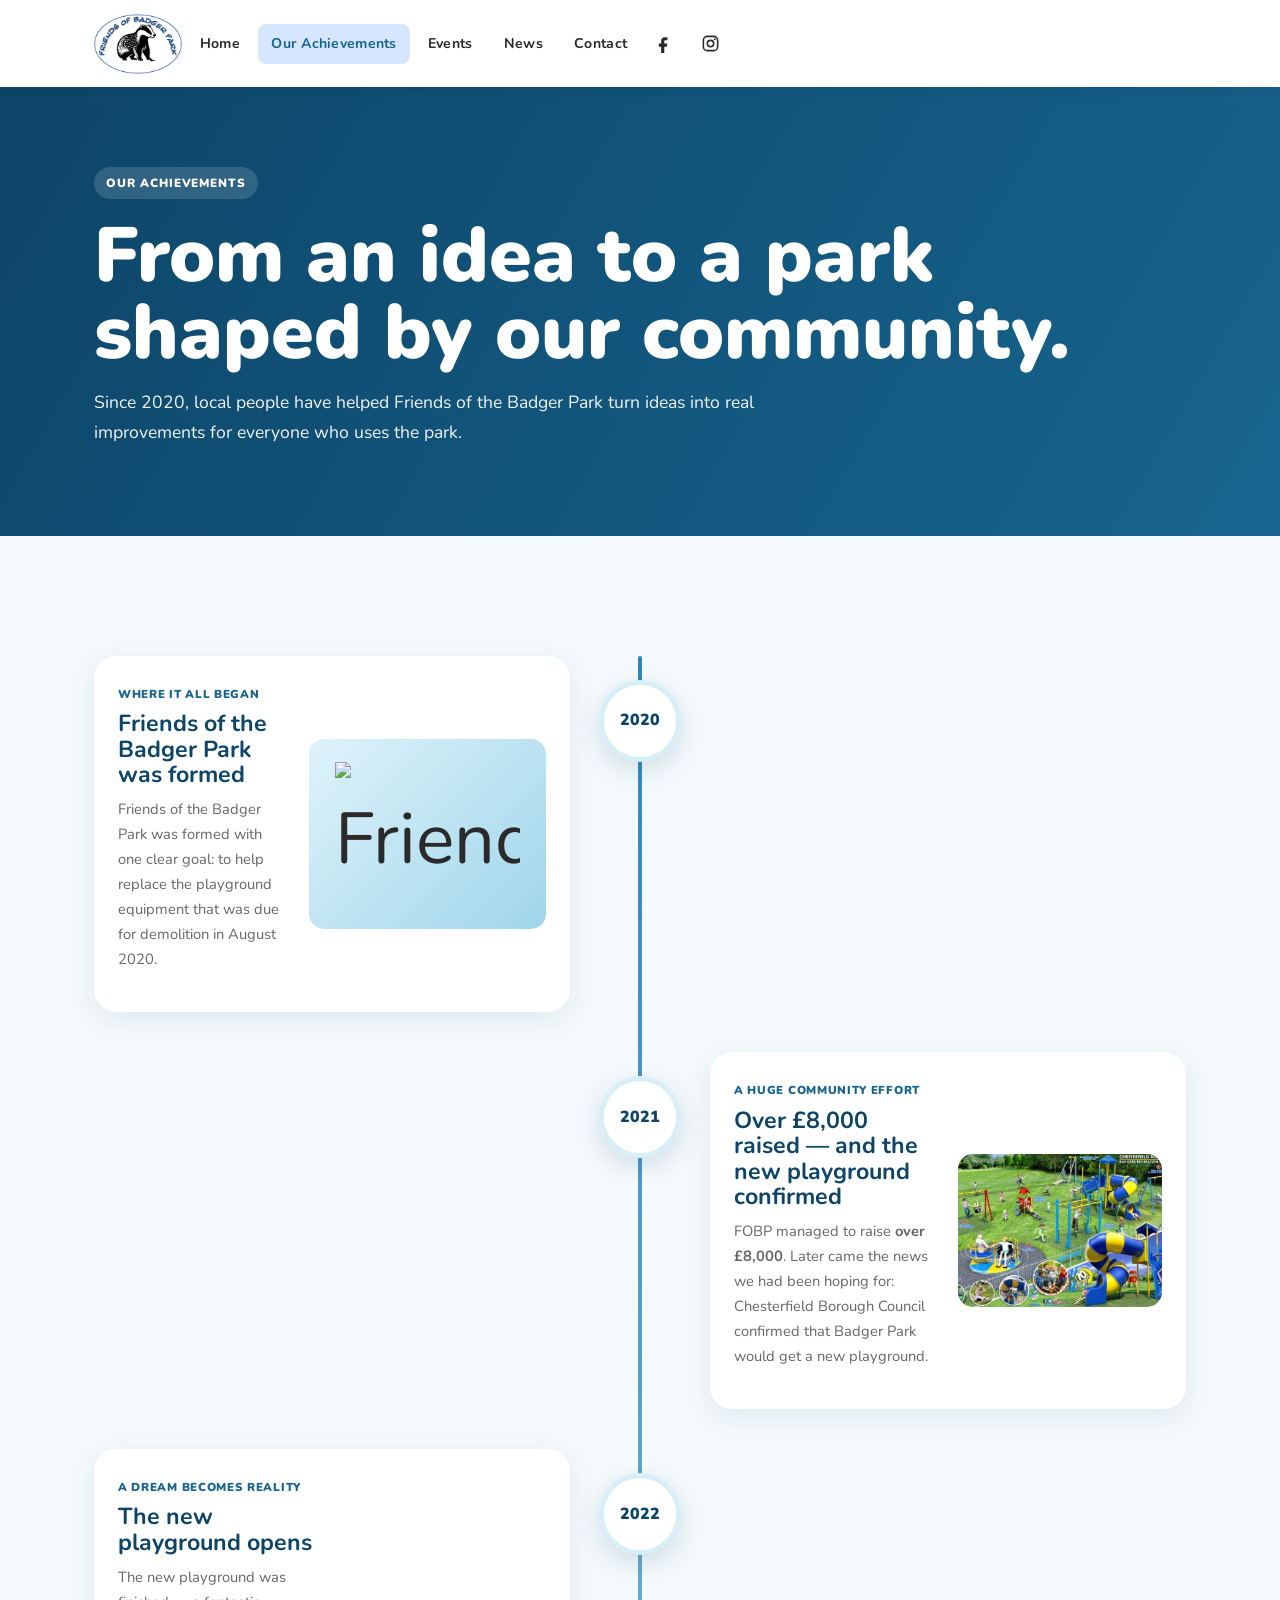
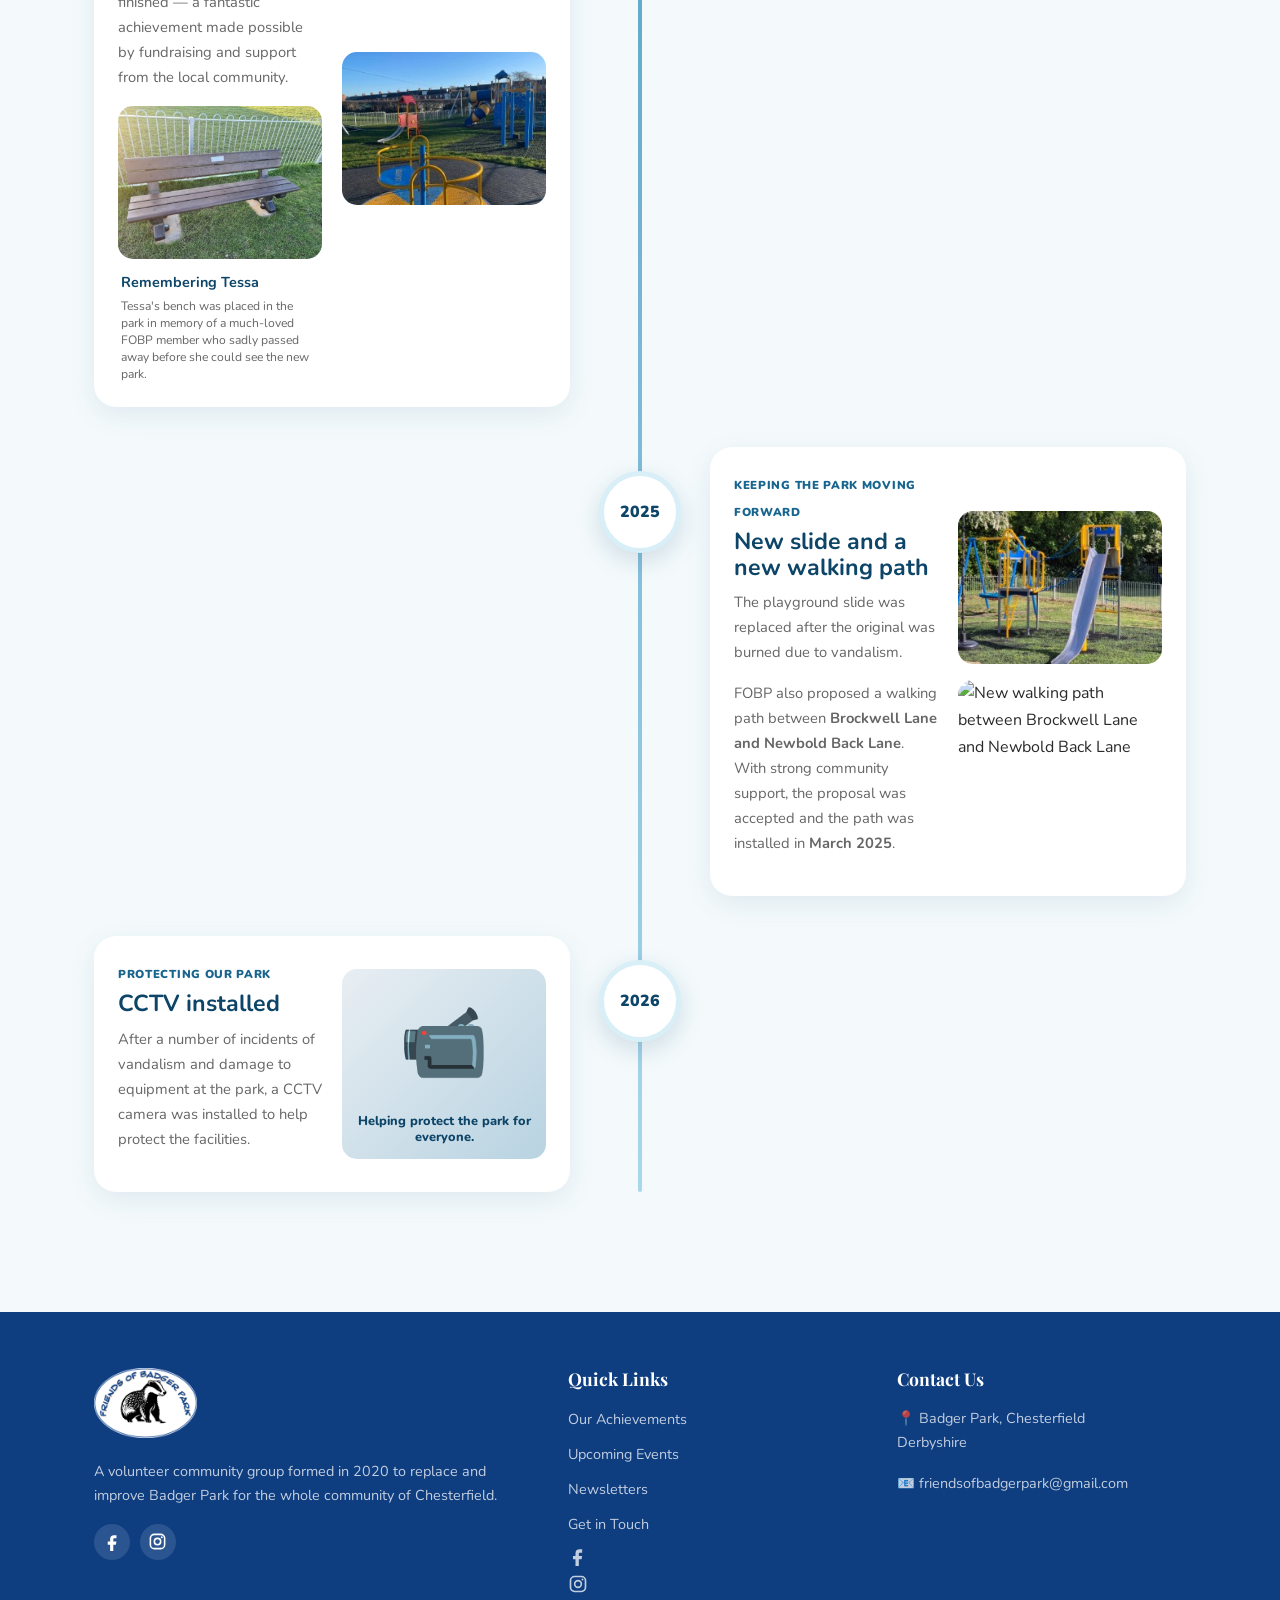
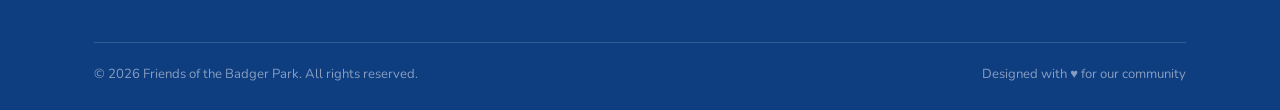
==== commit ed73baac: "Fix achievement images and restore 2020 logo" ====
--- a/about.html
+++ b/about.html
@@ -1,2 +1,2 @@
 <!DOCTYPE html><html lang="en"><head><meta charset="UTF-8"><meta name="viewport" content="width=device-width, initial-scale=1.0"><title>Our Achievements — Friends of the Badger Park</title><link rel="stylesheet" href="style.css"><style>
-.ach-page-hero{background:linear-gradient(120deg,#0d4568,#17658f);color:#fff;padding:5rem 0 4.5rem}.ach-page-hero h1{font-family:Nunito,sans-serif;font-size:clamp(2.8rem,6vw,4.8rem);font-weight:900;line-height:1;margin:.6rem 0 1rem}.ach-page-hero p{max-width:700px;font-size:1.1rem;opacity:.94}.ach-page-hero .eyebrow{background:rgba(255,255,255,.14);color:#fff}.achievements-page{background:#f4fafc}.achievement-timeline{position:relative;margin-top:2.5rem}.achievement-timeline:before{content:"";position:absolute;left:50%;top:0;bottom:0;width:4px;background:linear-gradient(180deg,#2e86b7,#a9d7eb);transform:translateX(-50%);border-radius:99px}.achievement-card{position:relative;width:100%;margin-bottom:2.5rem}.achievement-year{position:absolute;z-index:3;left:50%;top:1.5rem;transform:translateX(-50%);width:82px;height:82px;border-radius:50%;display:flex;align-items:center;justify-content:center;background:#fff;color:#0d4568;font-weight:900;box-shadow:0 8px 25px rgba(13,69,104,.16);border:5px solid #d9eff8}.achievement-content{width:calc(50% - 70px);background:#fff;border-radius:22px;padding:1.5rem;box-shadow:0 8px 28px rgba(13,69,104,.09);display:grid;grid-template-columns:1fr 1fr;gap:1.25rem;align-items:center}.achievement-card:nth-child(odd) .achievement-content{margin-right:auto}.achievement-card:nth-child(even) .achievement-content{margin-left:auto}.achievement-copy h3{font-family:Nunito,sans-serif;font-size:1.45rem;line-height:1.1;color:#0d4568;margin:.25rem 0 .6rem}.achievement-copy p{color:var(--text-muted);font-size:.92rem}.achievement-label{color:#17658f;font-size:.72rem;font-weight:900;text-transform:uppercase;letter-spacing:.06em}.achievement-photo{overflow:hidden;border-radius:15px;aspect-ratio:4/3}.achievement-photo img{width:100%;height:100%;object-fit:cover;display:block}.achievement-visual{min-height:190px;border-radius:15px;display:flex;flex-direction:column;align-items:center;justify-content:center;gap:.5rem;font-size:4.5rem;text-align:center}.achievement-visual span{display:block;max-width:180px;font-size:.8rem;line-height:1.3;font-weight:800;color:#0d4568}.achievement-visual--blue{background:linear-gradient(135deg,#dff3fb,#9fd5ea)}.achievement-visual--cctv{background:linear-gradient(135deg,#e8eef3,#b8d3e1)}.achievement-mini{display:flex;gap:.7rem;align-items:center;margin-top:1rem;padding:.7rem;border-radius:14px;background:#f4fafc}.achievement-mini img{width:62px;height:62px;border-radius:10px;object-fit:cover;flex-shrink:0}.achievement-mini strong,.achievement-mini span{display:block}.achievement-mini strong{color:#0d4568;font-size:.82rem;margin-bottom:.15rem}.achievement-mini span{color:var(--text-muted);font-size:.72rem;line-height:1.35}.achievement-logo img{max-width:78%;max-height:145px;object-fit:contain;display:block}.achievement-logo span{margin-top:.35rem}.achievement-tessa{margin-top:1rem}.achievement-tessa .achievement-photo{width:100%;aspect-ratio:4/3}.achievement-tessa-copy{padding:.7rem .2rem 0}.achievement-tessa-copy strong,.achievement-tessa-copy span{display:block}.achievement-tessa-copy strong{color:#0d4568;font-size:.9rem;margin-bottom:.2rem}.achievement-tessa-copy span{color:var(--text-muted);font-size:.76rem;line-height:1.4}.achievement-photo-stack{display:flex;flex-direction:column;gap:1rem}.achievement-photo-stack .achievement-photo{width:100%;aspect-ratio:4/3}@media(max-width:900px){.achievement-timeline:before{left:20px;transform:none}.achievement-year{left:20px;top:0;transform:translateX(-50%);width:66px;height:66px;font-size:.85rem}.achievement-content,.achievement-card:nth-child(odd) .achievement-content,.achievement-card:nth-child(even) .achievement-content{width:calc(100% - 60px);margin-left:60px;grid-template-columns:1fr}}@media(max-width:640px){.achievement-content,.achievement-card:nth-child(odd) .achievement-content,.achievement-card:nth-child(even) .achievement-content{width:calc(100% - 48px);margin-left:48px;padding:1rem}.achievement-year{left:14px;width:58px;height:58px;border-width:4px}.achievement-timeline:before{left:14px}}</style></head><body><section class="ach-page-hero"><div class="container"><span class="eyebrow">Our Achievements</span><h1>From an idea to a park shaped by our community.</h1><p>Since 2020, local people have helped Friends of the Badger Park turn ideas into real improvements for everyone who uses the park.</p></div></section><section class="section achievements-page"><div class="container"><div class="achievement-timeline"><article class="achievement-card"><div class="achievement-year">2020</div><div class="achievement-content"><div class="achievement-copy"><span class="achievement-label">Where it all began</span><h3>Friends of the Badger Park was formed</h3><p>Friends of the Badger Park was formed with one clear goal: to help replace the playground equipment that was due for demolition in August 2020.</p></div><div class="achievement-visual achievement-visual--blue achievement-logo"><img src="assets/achievement-2020-logo.jpg" alt="Friends of the Badger Park logo"></div></div></article><article class="achievement-card"><div class="achievement-year">2021</div><div class="achievement-content"><div class="achievement-copy"><span class="achievement-label">A huge community effort</span><h3>Over £8,000 raised — and the new playground confirmed</h3><p>FOBP managed to raise <strong>over £8,000</strong>. Later came the news we had been hoping for: Chesterfield Borough Council confirmed that Badger Park would get a new playground.</p></div><div class="achievement-photo"><img src="assets/achievement-2021-design.jpg" alt="Design proposal for the new Badger Park playground"></div></div></article><article class="achievement-card"><div class="achievement-year">2022</div><div class="achievement-content"><div class="achievement-copy"><span class="achievement-label">A dream becomes reality</span><h3>The new playground opens</h3><p>The new playground was finished — a fantastic achievement made possible by fundraising and support from the local community.</p><div class="achievement-tessa"><div class="achievement-photo"><img src="assets/achievement-2022-tessa-bench-new.jpg" alt="Memorial bench for Tessa"></div><div class="achievement-tessa-copy"><strong>Remembering Tessa</strong><span>Tessa's bench was placed in the park in memory of a much-loved FOBP member who sadly passed away before she could see the new park.</span></div></div></div><div class="achievement-photo"><img src="assets/achievement-2022-playground.jpg" alt="The new Badger Park playground"></div></div></article><article class="achievement-card"><div class="achievement-year">2025</div><div class="achievement-content"><div class="achievement-copy"><span class="achievement-label">Keeping the park moving forward</span><h3>New slide and a new walking path</h3><p>The playground slide was replaced after the original was burned due to vandalism.</p><p>FOBP also proposed a walking path between <strong>Brockwell Lane and Newbold Back Lane</strong>. With strong community support, the proposal was accepted and the path was installed in <strong>March 2025</strong>.</p></div><div class="achievement-photo-stack"><div class="achievement-photo"><img src="assets/achievement-2025-slide.jpg" alt="Replacement slide at Badger Park"></div><div class="achievement-photo"><img src="assets/achievement-2025-walking-path.webp" alt="New walking path between Brockwell Lane and Newbold Back Lane"></div></div></div></article><article class="achievement-card"><div class="achievement-year">2026</div><div class="achievement-content"><div class="achievement-copy"><span class="achievement-label">Protecting our park</span><h3>CCTV installed</h3><p>After a number of incidents of vandalism and damage to equipment at the park, a CCTV camera was installed to help protect the facilities.</p></div><div class="achievement-visual achievement-visual--cctv">📹<span>Helping protect the park for everyone.</span></div></div></article></div></div></section><script src="shared.js"></script></body></html>+.ach-page-hero{background:linear-gradient(120deg,#0d4568,#17658f);color:#fff;padding:5rem 0 4.5rem}.ach-page-hero h1{font-family:Nunito,sans-serif;font-size:clamp(2.8rem,6vw,4.8rem);font-weight:900;line-height:1;margin:.6rem 0 1rem}.ach-page-hero p{max-width:700px;font-size:1.1rem;opacity:.94}.ach-page-hero .eyebrow{background:rgba(255,255,255,.14);color:#fff}.achievements-page{background:#f4fafc}.achievement-timeline{position:relative;margin-top:2.5rem}.achievement-timeline:before{content:"";position:absolute;left:50%;top:0;bottom:0;width:4px;background:linear-gradient(180deg,#2e86b7,#a9d7eb);transform:translateX(-50%);border-radius:99px}.achievement-card{position:relative;width:100%;margin-bottom:2.5rem}.achievement-year{position:absolute;z-index:3;left:50%;top:1.5rem;transform:translateX(-50%);width:82px;height:82px;border-radius:50%;display:flex;align-items:center;justify-content:center;background:#fff;color:#0d4568;font-weight:900;box-shadow:0 8px 25px rgba(13,69,104,.16);border:5px solid #d9eff8}.achievement-content{width:calc(50% - 70px);background:#fff;border-radius:22px;padding:1.5rem;box-shadow:0 8px 28px rgba(13,69,104,.09);display:grid;grid-template-columns:1fr 1fr;gap:1.25rem;align-items:center}.achievement-card:nth-child(odd) .achievement-content{margin-right:auto}.achievement-card:nth-child(even) .achievement-content{margin-left:auto}.achievement-copy h3{font-family:Nunito,sans-serif;font-size:1.45rem;line-height:1.1;color:#0d4568;margin:.25rem 0 .6rem}.achievement-copy p{color:var(--text-muted);font-size:.92rem}.achievement-label{color:#17658f;font-size:.72rem;font-weight:900;text-transform:uppercase;letter-spacing:.06em}.achievement-photo{overflow:hidden;border-radius:15px;aspect-ratio:4/3}.achievement-photo img{width:100%;height:100%;object-fit:cover;display:block}.achievement-visual{min-height:190px;border-radius:15px;display:flex;flex-direction:column;align-items:center;justify-content:center;gap:.5rem;font-size:4.5rem;text-align:center}.achievement-visual span{display:block;max-width:180px;font-size:.8rem;line-height:1.3;font-weight:800;color:#0d4568}.achievement-visual--blue{background:linear-gradient(135deg,#dff3fb,#9fd5ea)}.achievement-visual--cctv{background:linear-gradient(135deg,#e8eef3,#b8d3e1)}.achievement-mini{display:flex;gap:.7rem;align-items:center;margin-top:1rem;padding:.7rem;border-radius:14px;background:#f4fafc}.achievement-mini img{width:62px;height:62px;border-radius:10px;object-fit:cover;flex-shrink:0}.achievement-mini strong,.achievement-mini span{display:block}.achievement-mini strong{color:#0d4568;font-size:.82rem;margin-bottom:.15rem}.achievement-mini span{color:var(--text-muted);font-size:.72rem;line-height:1.35}.achievement-logo img{max-width:78%;max-height:145px;object-fit:contain;display:block}.achievement-logo span{margin-top:.35rem}.achievement-tessa{margin-top:1rem}.achievement-tessa .achievement-photo{width:100%;aspect-ratio:4/3}.achievement-tessa-copy{padding:.7rem .2rem 0}.achievement-tessa-copy strong,.achievement-tessa-copy span{display:block}.achievement-tessa-copy strong{color:#0d4568;font-size:.9rem;margin-bottom:.2rem}.achievement-tessa-copy span{color:var(--text-muted);font-size:.76rem;line-height:1.4}.achievement-photo-stack{display:flex;flex-direction:column;gap:1rem}.achievement-photo-stack .achievement-photo{width:100%;aspect-ratio:4/3}@media(max-width:900px){.achievement-timeline:before{left:20px;transform:none}.achievement-year{left:20px;top:0;transform:translateX(-50%);width:66px;height:66px;font-size:.85rem}.achievement-content,.achievement-card:nth-child(odd) .achievement-content,.achievement-card:nth-child(even) .achievement-content{width:calc(100% - 60px);margin-left:60px;grid-template-columns:1fr}}@media(max-width:640px){.achievement-content,.achievement-card:nth-child(odd) .achievement-content,.achievement-card:nth-child(even) .achievement-content{width:calc(100% - 48px);margin-left:48px;padding:1rem}.achievement-year{left:14px;width:58px;height:58px;border-width:4px}.achievement-timeline:before{left:14px}}</style></head><body><section class="ach-page-hero"><div class="container"><span class="eyebrow">Our Achievements</span><h1>From an idea to a park shaped by our community.</h1><p>Since 2020, local people have helped Friends of the Badger Park turn ideas into real improvements for everyone who uses the park.</p></div></section><section class="section achievements-page"><div class="container"><div class="achievement-timeline"><article class="achievement-card"><div class="achievement-year">2020</div><div class="achievement-content"><div class="achievement-copy"><span class="achievement-label">Where it all began</span><h3>Friends of the Badger Park was formed</h3><p>Friends of the Badger Park was formed with one clear goal: to help replace the playground equipment that was due for demolition in August 2020.</p></div><div class="achievement-visual achievement-visual--blue achievement-logo"><img src="assets/achievement-2020-logo-old.jpg" alt="Friends of the Badger Park logo"></div></div></article><article class="achievement-card"><div class="achievement-year">2021</div><div class="achievement-content"><div class="achievement-copy"><span class="achievement-label">A huge community effort</span><h3>Over £8,000 raised — and the new playground confirmed</h3><p>FOBP managed to raise <strong>over £8,000</strong>. Later came the news we had been hoping for: Chesterfield Borough Council confirmed that Badger Park would get a new playground.</p></div><div class="achievement-photo"><img src="assets/achievement-2021-design.jpg" alt="Design proposal for the new Badger Park playground"></div></div></article><article class="achievement-card"><div class="achievement-year">2022</div><div class="achievement-content"><div class="achievement-copy"><span class="achievement-label">A dream becomes reality</span><h3>The new playground opens</h3><p>The new playground was finished — a fantastic achievement made possible by fundraising and support from the local community.</p><div class="achievement-tessa"><div class="achievement-photo"><img src="assets/achievement-2022-tessa-bench-new.jpg" alt="Memorial bench for Tessa"></div><div class="achievement-tessa-copy"><strong>Remembering Tessa</strong><span>Tessa's bench was placed in the park in memory of a much-loved FOBP member who sadly passed away before she could see the new park.</span></div></div></div><div class="achievement-photo"><img src="assets/achievement-2022-playground.jpg" alt="The new Badger Park playground"></div></div></article><article class="achievement-card"><div class="achievement-year">2025</div><div class="achievement-content"><div class="achievement-copy"><span class="achievement-label">Keeping the park moving forward</span><h3>New slide and a new walking path</h3><p>The playground slide was replaced after the original was burned due to vandalism.</p><p>FOBP also proposed a walking path between <strong>Brockwell Lane and Newbold Back Lane</strong>. With strong community support, the proposal was accepted and the path was installed in <strong>March 2025</strong>.</p></div><div class="achievement-photo-stack"><div class="achievement-photo"><img src="assets/achievement-2025-slide.jpg" alt="Replacement slide at Badger Park"></div><div class="achievement-photo"><img src="assets/achievement-2025-walking-path-ladies.jpg" alt="New walking path between Brockwell Lane and Newbold Back Lane"></div></div></div></article><article class="achievement-card"><div class="achievement-year">2026</div><div class="achievement-content"><div class="achievement-copy"><span class="achievement-label">Protecting our park</span><h3>CCTV installed</h3><p>After a number of incidents of vandalism and damage to equipment at the park, a CCTV camera was installed to help protect the facilities.</p></div><div class="achievement-visual achievement-visual--cctv">📹<span>Helping protect the park for everyone.</span></div></div></article></div></div></section><script src="shared.js"></script></body></html>
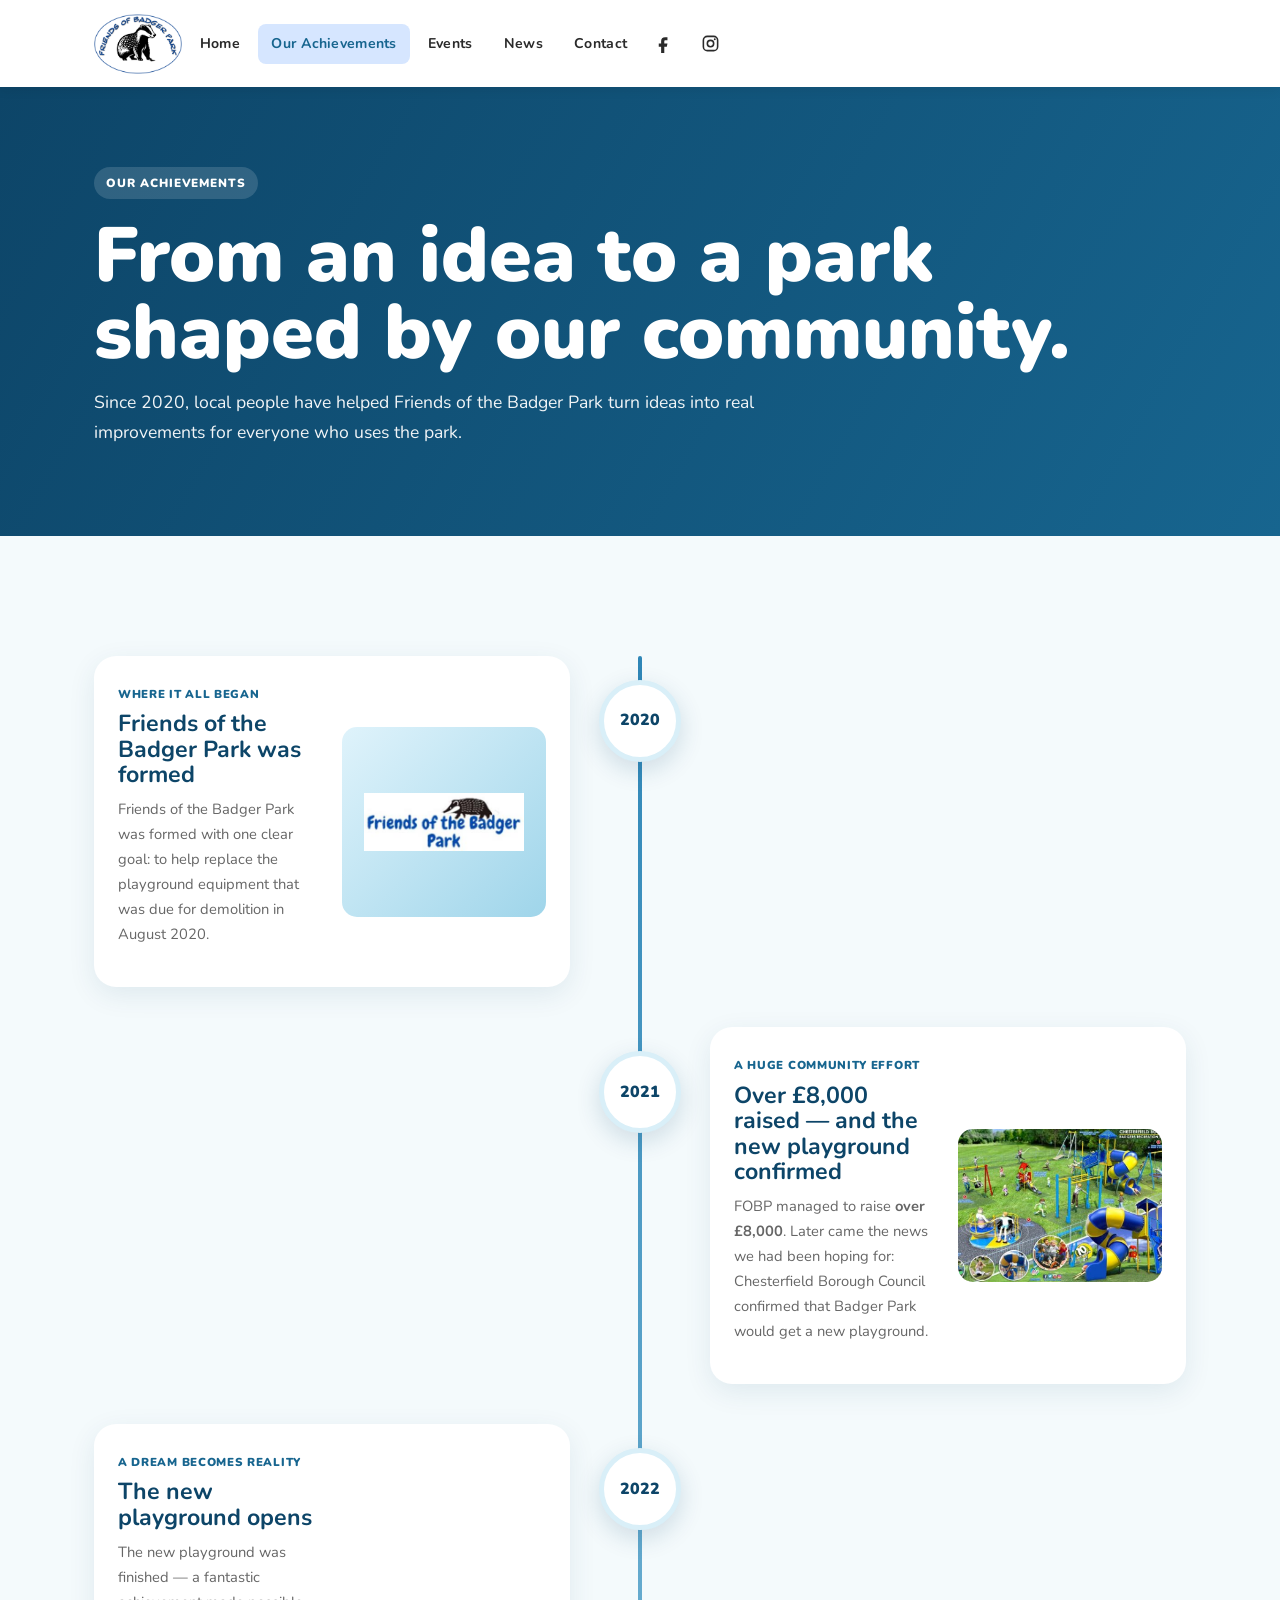
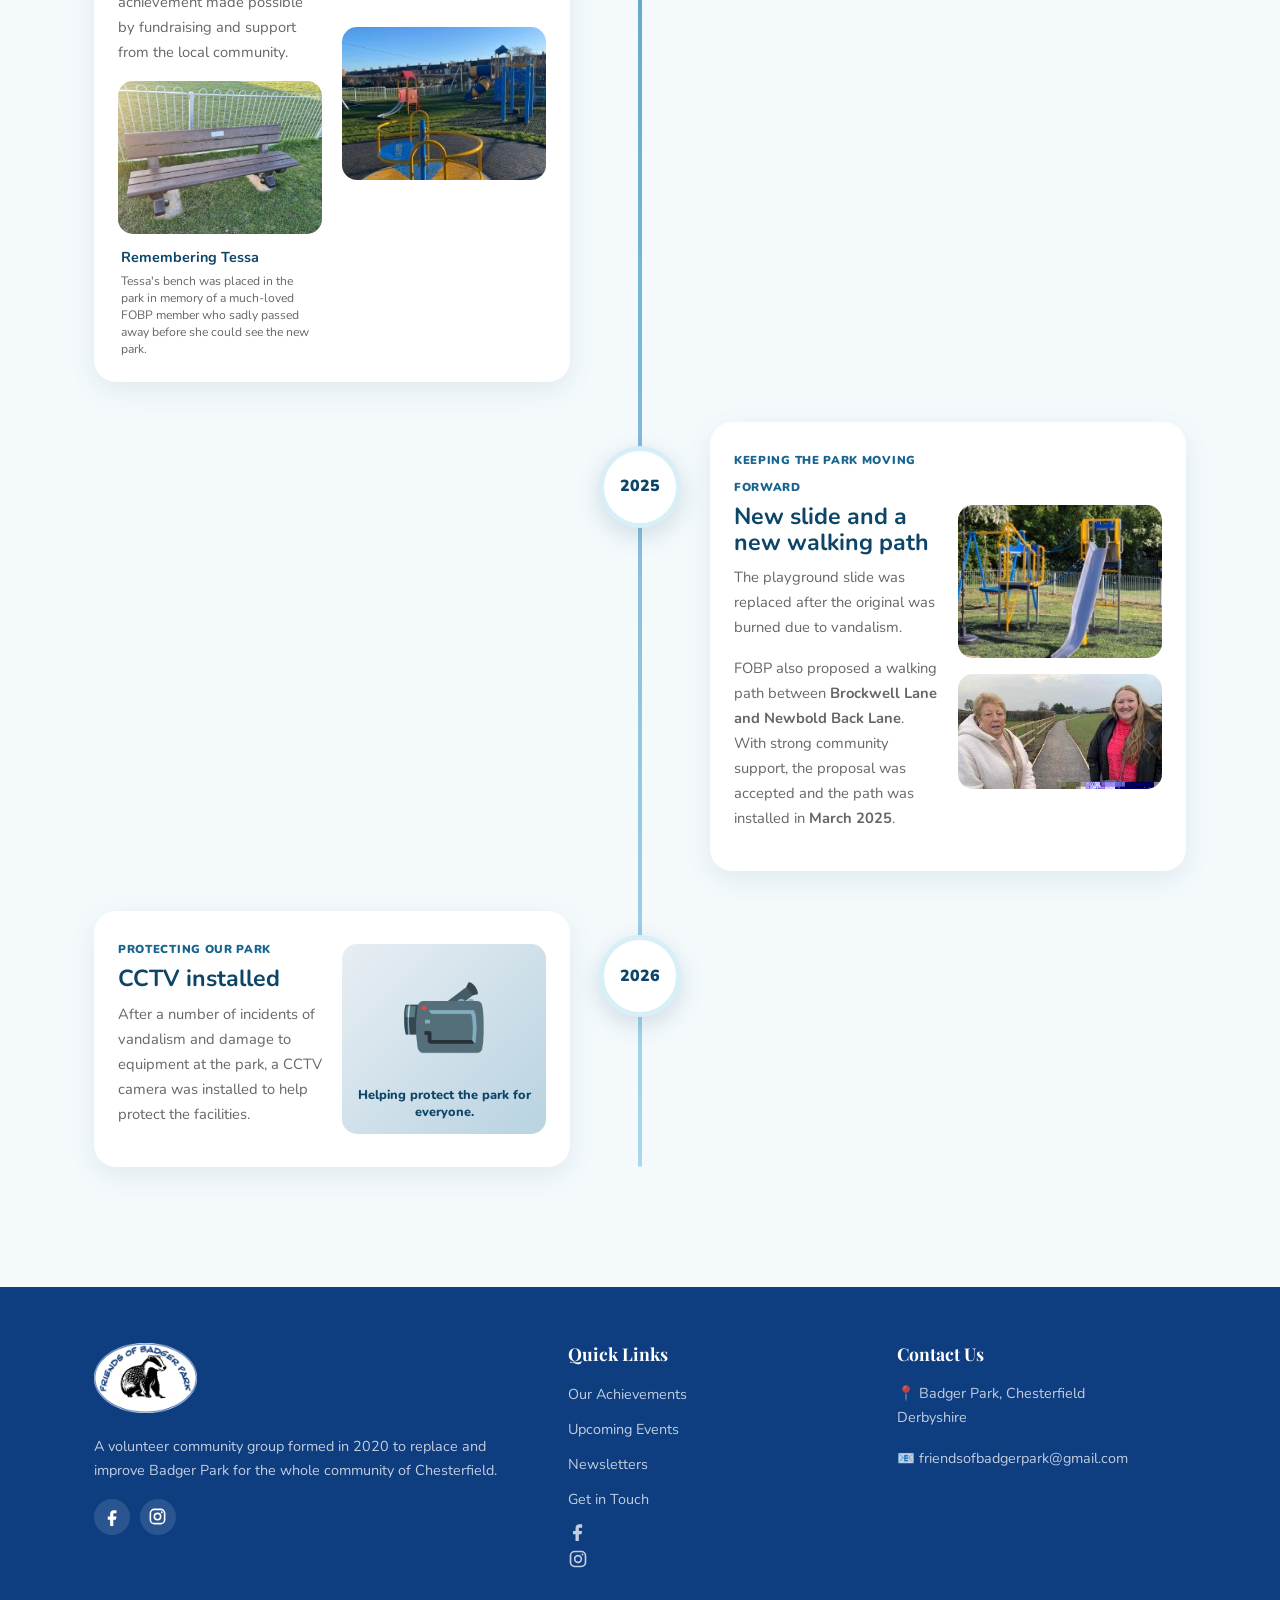
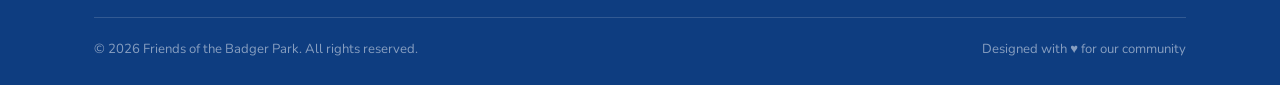
==== commit 6c82e0f1: "Fix walking path photo crop" ====
--- a/about.html
+++ b/about.html
@@ -1,2 +1,2 @@
 <!DOCTYPE html><html lang="en"><head><meta charset="UTF-8"><meta name="viewport" content="width=device-width, initial-scale=1.0"><title>Our Achievements — Friends of the Badger Park</title><link rel="stylesheet" href="style.css"><style>
-.ach-page-hero{background:linear-gradient(120deg,#0d4568,#17658f);color:#fff;padding:5rem 0 4.5rem}.ach-page-hero h1{font-family:Nunito,sans-serif;font-size:clamp(2.8rem,6vw,4.8rem);font-weight:900;line-height:1;margin:.6rem 0 1rem}.ach-page-hero p{max-width:700px;font-size:1.1rem;opacity:.94}.ach-page-hero .eyebrow{background:rgba(255,255,255,.14);color:#fff}.achievements-page{background:#f4fafc}.achievement-timeline{position:relative;margin-top:2.5rem}.achievement-timeline:before{content:"";position:absolute;left:50%;top:0;bottom:0;width:4px;background:linear-gradient(180deg,#2e86b7,#a9d7eb);transform:translateX(-50%);border-radius:99px}.achievement-card{position:relative;width:100%;margin-bottom:2.5rem}.achievement-year{position:absolute;z-index:3;left:50%;top:1.5rem;transform:translateX(-50%);width:82px;height:82px;border-radius:50%;display:flex;align-items:center;justify-content:center;background:#fff;color:#0d4568;font-weight:900;box-shadow:0 8px 25px rgba(13,69,104,.16);border:5px solid #d9eff8}.achievement-content{width:calc(50% - 70px);background:#fff;border-radius:22px;padding:1.5rem;box-shadow:0 8px 28px rgba(13,69,104,.09);display:grid;grid-template-columns:1fr 1fr;gap:1.25rem;align-items:center}.achievement-card:nth-child(odd) .achievement-content{margin-right:auto}.achievement-card:nth-child(even) .achievement-content{margin-left:auto}.achievement-copy h3{font-family:Nunito,sans-serif;font-size:1.45rem;line-height:1.1;color:#0d4568;margin:.25rem 0 .6rem}.achievement-copy p{color:var(--text-muted);font-size:.92rem}.achievement-label{color:#17658f;font-size:.72rem;font-weight:900;text-transform:uppercase;letter-spacing:.06em}.achievement-photo{overflow:hidden;border-radius:15px;aspect-ratio:4/3}.achievement-photo img{width:100%;height:100%;object-fit:cover;display:block}.achievement-visual{min-height:190px;border-radius:15px;display:flex;flex-direction:column;align-items:center;justify-content:center;gap:.5rem;font-size:4.5rem;text-align:center}.achievement-visual span{display:block;max-width:180px;font-size:.8rem;line-height:1.3;font-weight:800;color:#0d4568}.achievement-visual--blue{background:linear-gradient(135deg,#dff3fb,#9fd5ea)}.achievement-visual--cctv{background:linear-gradient(135deg,#e8eef3,#b8d3e1)}.achievement-mini{display:flex;gap:.7rem;align-items:center;margin-top:1rem;padding:.7rem;border-radius:14px;background:#f4fafc}.achievement-mini img{width:62px;height:62px;border-radius:10px;object-fit:cover;flex-shrink:0}.achievement-mini strong,.achievement-mini span{display:block}.achievement-mini strong{color:#0d4568;font-size:.82rem;margin-bottom:.15rem}.achievement-mini span{color:var(--text-muted);font-size:.72rem;line-height:1.35}.achievement-logo img{max-width:78%;max-height:145px;object-fit:contain;display:block}.achievement-logo span{margin-top:.35rem}.achievement-tessa{margin-top:1rem}.achievement-tessa .achievement-photo{width:100%;aspect-ratio:4/3}.achievement-tessa-copy{padding:.7rem .2rem 0}.achievement-tessa-copy strong,.achievement-tessa-copy span{display:block}.achievement-tessa-copy strong{color:#0d4568;font-size:.9rem;margin-bottom:.2rem}.achievement-tessa-copy span{color:var(--text-muted);font-size:.76rem;line-height:1.4}.achievement-photo-stack{display:flex;flex-direction:column;gap:1rem}.achievement-photo-stack .achievement-photo{width:100%;aspect-ratio:4/3}@media(max-width:900px){.achievement-timeline:before{left:20px;transform:none}.achievement-year{left:20px;top:0;transform:translateX(-50%);width:66px;height:66px;font-size:.85rem}.achievement-content,.achievement-card:nth-child(odd) .achievement-content,.achievement-card:nth-child(even) .achievement-content{width:calc(100% - 60px);margin-left:60px;grid-template-columns:1fr}}@media(max-width:640px){.achievement-content,.achievement-card:nth-child(odd) .achievement-content,.achievement-card:nth-child(even) .achievement-content{width:calc(100% - 48px);margin-left:48px;padding:1rem}.achievement-year{left:14px;width:58px;height:58px;border-width:4px}.achievement-timeline:before{left:14px}}</style></head><body><section class="ach-page-hero"><div class="container"><span class="eyebrow">Our Achievements</span><h1>From an idea to a park shaped by our community.</h1><p>Since 2020, local people have helped Friends of the Badger Park turn ideas into real improvements for everyone who uses the park.</p></div></section><section class="section achievements-page"><div class="container"><div class="achievement-timeline"><article class="achievement-card"><div class="achievement-year">2020</div><div class="achievement-content"><div class="achievement-copy"><span class="achievement-label">Where it all began</span><h3>Friends of the Badger Park was formed</h3><p>Friends of the Badger Park was formed with one clear goal: to help replace the playground equipment that was due for demolition in August 2020.</p></div><div class="achievement-visual achievement-visual--blue achievement-logo"><img src="assets/achievement-2020-logo-old.jpg" alt="Friends of the Badger Park logo"></div></div></article><article class="achievement-card"><div class="achievement-year">2021</div><div class="achievement-content"><div class="achievement-copy"><span class="achievement-label">A huge community effort</span><h3>Over £8,000 raised — and the new playground confirmed</h3><p>FOBP managed to raise <strong>over £8,000</strong>. Later came the news we had been hoping for: Chesterfield Borough Council confirmed that Badger Park would get a new playground.</p></div><div class="achievement-photo"><img src="assets/achievement-2021-design.jpg" alt="Design proposal for the new Badger Park playground"></div></div></article><article class="achievement-card"><div class="achievement-year">2022</div><div class="achievement-content"><div class="achievement-copy"><span class="achievement-label">A dream becomes reality</span><h3>The new playground opens</h3><p>The new playground was finished — a fantastic achievement made possible by fundraising and support from the local community.</p><div class="achievement-tessa"><div class="achievement-photo"><img src="assets/achievement-2022-tessa-bench-new.jpg" alt="Memorial bench for Tessa"></div><div class="achievement-tessa-copy"><strong>Remembering Tessa</strong><span>Tessa's bench was placed in the park in memory of a much-loved FOBP member who sadly passed away before she could see the new park.</span></div></div></div><div class="achievement-photo"><img src="assets/achievement-2022-playground.jpg" alt="The new Badger Park playground"></div></div></article><article class="achievement-card"><div class="achievement-year">2025</div><div class="achievement-content"><div class="achievement-copy"><span class="achievement-label">Keeping the park moving forward</span><h3>New slide and a new walking path</h3><p>The playground slide was replaced after the original was burned due to vandalism.</p><p>FOBP also proposed a walking path between <strong>Brockwell Lane and Newbold Back Lane</strong>. With strong community support, the proposal was accepted and the path was installed in <strong>March 2025</strong>.</p></div><div class="achievement-photo-stack"><div class="achievement-photo"><img src="assets/achievement-2025-slide.jpg" alt="Replacement slide at Badger Park"></div><div class="achievement-photo"><img src="assets/achievement-2025-walking-path-ladies.jpg" alt="New walking path between Brockwell Lane and Newbold Back Lane"></div></div></div></article><article class="achievement-card"><div class="achievement-year">2026</div><div class="achievement-content"><div class="achievement-copy"><span class="achievement-label">Protecting our park</span><h3>CCTV installed</h3><p>After a number of incidents of vandalism and damage to equipment at the park, a CCTV camera was installed to help protect the facilities.</p></div><div class="achievement-visual achievement-visual--cctv">📹<span>Helping protect the park for everyone.</span></div></div></article></div></div></section><script src="shared.js"></script></body></html>+.ach-page-hero{background:linear-gradient(120deg,#0d4568,#17658f);color:#fff;padding:5rem 0 4.5rem}.ach-page-hero h1{font-family:Nunito,sans-serif;font-size:clamp(2.8rem,6vw,4.8rem);font-weight:900;line-height:1;margin:.6rem 0 1rem}.ach-page-hero p{max-width:700px;font-size:1.1rem;opacity:.94}.ach-page-hero .eyebrow{background:rgba(255,255,255,.14);color:#fff}.achievements-page{background:#f4fafc}.achievement-timeline{position:relative;margin-top:2.5rem}.achievement-timeline:before{content:"";position:absolute;left:50%;top:0;bottom:0;width:4px;background:linear-gradient(180deg,#2e86b7,#a9d7eb);transform:translateX(-50%);border-radius:99px}.achievement-card{position:relative;width:100%;margin-bottom:2.5rem}.achievement-year{position:absolute;z-index:3;left:50%;top:1.5rem;transform:translateX(-50%);width:82px;height:82px;border-radius:50%;display:flex;align-items:center;justify-content:center;background:#fff;color:#0d4568;font-weight:900;box-shadow:0 8px 25px rgba(13,69,104,.16);border:5px solid #d9eff8}.achievement-content{width:calc(50% - 70px);background:#fff;border-radius:22px;padding:1.5rem;box-shadow:0 8px 28px rgba(13,69,104,.09);display:grid;grid-template-columns:1fr 1fr;gap:1.25rem;align-items:center}.achievement-card:nth-child(odd) .achievement-content{margin-right:auto}.achievement-card:nth-child(even) .achievement-content{margin-left:auto}.achievement-copy h3{font-family:Nunito,sans-serif;font-size:1.45rem;line-height:1.1;color:#0d4568;margin:.25rem 0 .6rem}.achievement-copy p{color:var(--text-muted);font-size:.92rem}.achievement-label{color:#17658f;font-size:.72rem;font-weight:900;text-transform:uppercase;letter-spacing:.06em}.achievement-photo{overflow:hidden;border-radius:15px;aspect-ratio:4/3}.achievement-photo img{width:100%;height:100%;object-fit:cover;display:block}.achievement-visual{min-height:190px;border-radius:15px;display:flex;flex-direction:column;align-items:center;justify-content:center;gap:.5rem;font-size:4.5rem;text-align:center}.achievement-visual span{display:block;max-width:180px;font-size:.8rem;line-height:1.3;font-weight:800;color:#0d4568}.achievement-visual--blue{background:linear-gradient(135deg,#dff3fb,#9fd5ea)}.achievement-visual--cctv{background:linear-gradient(135deg,#e8eef3,#b8d3e1)}.achievement-mini{display:flex;gap:.7rem;align-items:center;margin-top:1rem;padding:.7rem;border-radius:14px;background:#f4fafc}.achievement-mini img{width:62px;height:62px;border-radius:10px;object-fit:cover;flex-shrink:0}.achievement-mini strong,.achievement-mini span{display:block}.achievement-mini strong{color:#0d4568;font-size:.82rem;margin-bottom:.15rem}.achievement-mini span{color:var(--text-muted);font-size:.72rem;line-height:1.35}.achievement-logo img{max-width:78%;max-height:145px;object-fit:contain;display:block}.achievement-logo span{margin-top:.35rem}.achievement-tessa{margin-top:1rem}.achievement-tessa .achievement-photo{width:100%;aspect-ratio:4/3}.achievement-tessa-copy{padding:.7rem .2rem 0}.achievement-tessa-copy strong,.achievement-tessa-copy span{display:block}.achievement-tessa-copy strong{color:#0d4568;font-size:.9rem;margin-bottom:.2rem}.achievement-tessa-copy span{color:var(--text-muted);font-size:.76rem;line-height:1.4}.achievement-photo-stack{display:flex;flex-direction:column;gap:1rem}.achievement-photo-stack .achievement-photo{width:100%;aspect-ratio:4/3}.achievement-photo-stack .achievement-photo:nth-child(2){aspect-ratio:16/9}.achievement-photo-stack .achievement-photo:nth-child(2) img{object-position:center top}@media(max-width:900px){.achievement-timeline:before{left:20px;transform:none}.achievement-year{left:20px;top:0;transform:translateX(-50%);width:66px;height:66px;font-size:.85rem}.achievement-content,.achievement-card:nth-child(odd) .achievement-content,.achievement-card:nth-child(even) .achievement-content{width:calc(100% - 60px);margin-left:60px;grid-template-columns:1fr}}@media(max-width:640px){.achievement-content,.achievement-card:nth-child(odd) .achievement-content,.achievement-card:nth-child(even) .achievement-content{width:calc(100% - 48px);margin-left:48px;padding:1rem}.achievement-year{left:14px;width:58px;height:58px;border-width:4px}.achievement-timeline:before{left:14px}}</style></head><body><section class="ach-page-hero"><div class="container"><span class="eyebrow">Our Achievements</span><h1>From an idea to a park shaped by our community.</h1><p>Since 2020, local people have helped Friends of the Badger Park turn ideas into real improvements for everyone who uses the park.</p></div></section><section class="section achievements-page"><div class="container"><div class="achievement-timeline"><article class="achievement-card"><div class="achievement-year">2020</div><div class="achievement-content"><div class="achievement-copy"><span class="achievement-label">Where it all began</span><h3>Friends of the Badger Park was formed</h3><p>Friends of the Badger Park was formed with one clear goal: to help replace the playground equipment that was due for demolition in August 2020.</p></div><div class="achievement-visual achievement-visual--blue achievement-logo"><img src="assets/achievement-2020-logo-old.jpg" alt="Friends of the Badger Park logo"></div></div></article><article class="achievement-card"><div class="achievement-year">2021</div><div class="achievement-content"><div class="achievement-copy"><span class="achievement-label">A huge community effort</span><h3>Over £8,000 raised — and the new playground confirmed</h3><p>FOBP managed to raise <strong>over £8,000</strong>. Later came the news we had been hoping for: Chesterfield Borough Council confirmed that Badger Park would get a new playground.</p></div><div class="achievement-photo"><img src="assets/achievement-2021-design.jpg" alt="Design proposal for the new Badger Park playground"></div></div></article><article class="achievement-card"><div class="achievement-year">2022</div><div class="achievement-content"><div class="achievement-copy"><span class="achievement-label">A dream becomes reality</span><h3>The new playground opens</h3><p>The new playground was finished — a fantastic achievement made possible by fundraising and support from the local community.</p><div class="achievement-tessa"><div class="achievement-photo"><img src="assets/achievement-2022-tessa-bench-new.jpg" alt="Memorial bench for Tessa"></div><div class="achievement-tessa-copy"><strong>Remembering Tessa</strong><span>Tessa's bench was placed in the park in memory of a much-loved FOBP member who sadly passed away before she could see the new park.</span></div></div></div><div class="achievement-photo"><img src="assets/achievement-2022-playground.jpg" alt="The new Badger Park playground"></div></div></article><article class="achievement-card"><div class="achievement-year">2025</div><div class="achievement-content"><div class="achievement-copy"><span class="achievement-label">Keeping the park moving forward</span><h3>New slide and a new walking path</h3><p>The playground slide was replaced after the original was burned due to vandalism.</p><p>FOBP also proposed a walking path between <strong>Brockwell Lane and Newbold Back Lane</strong>. With strong community support, the proposal was accepted and the path was installed in <strong>March 2025</strong>.</p></div><div class="achievement-photo-stack"><div class="achievement-photo"><img src="assets/achievement-2025-slide.jpg" alt="Replacement slide at Badger Park"></div><div class="achievement-photo"><img src="assets/achievement-2025-walking-path-ladies.jpg" alt="New walking path between Brockwell Lane and Newbold Back Lane"></div></div></div></article><article class="achievement-card"><div class="achievement-year">2026</div><div class="achievement-content"><div class="achievement-copy"><span class="achievement-label">Protecting our park</span><h3>CCTV installed</h3><p>After a number of incidents of vandalism and damage to equipment at the park, a CCTV camera was installed to help protect the facilities.</p></div><div class="achievement-visual achievement-visual--cctv">📹<span>Helping protect the park for everyone.</span></div></div></article></div></div></section><script src="shared.js"></script></body></html>
